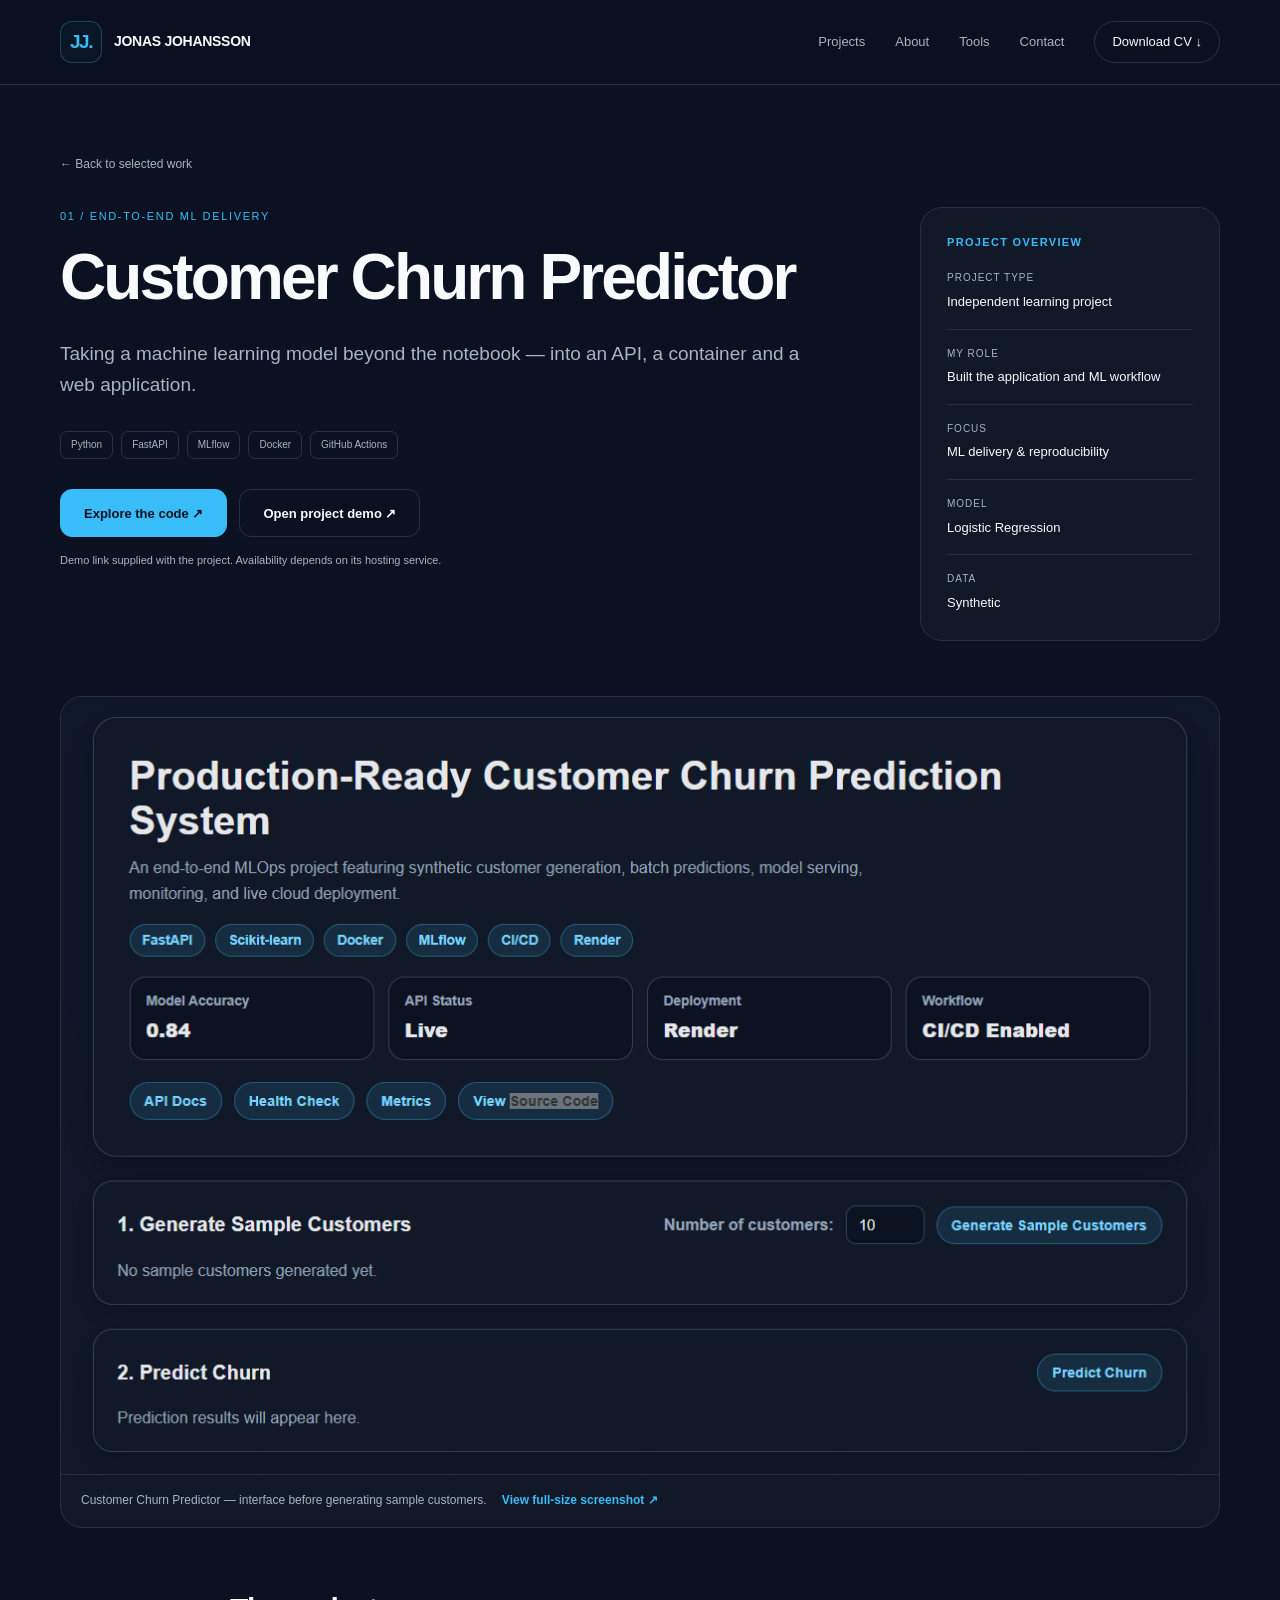
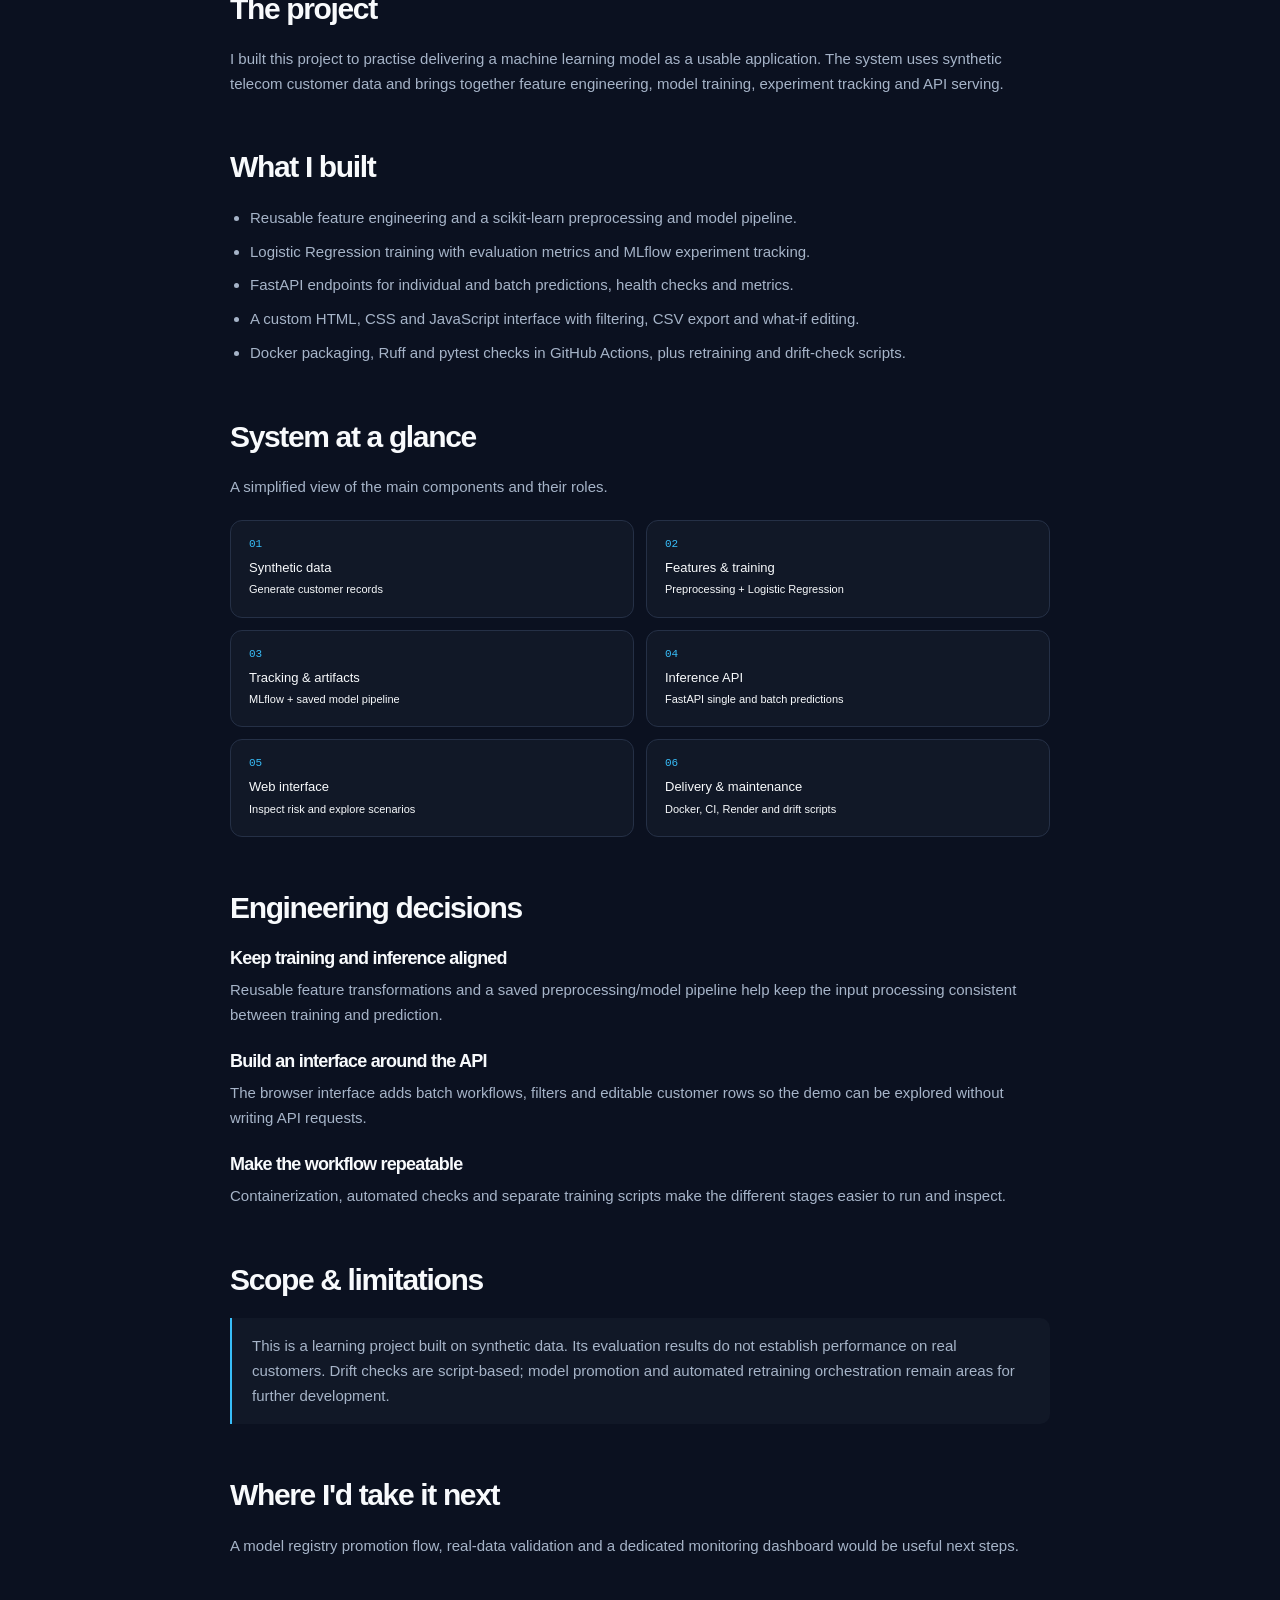
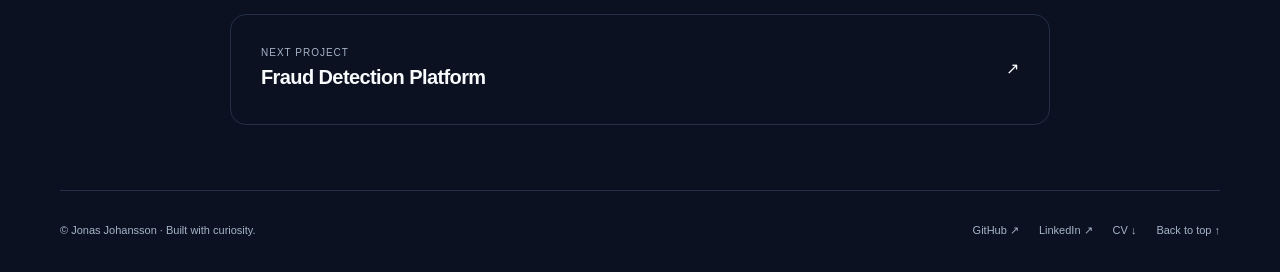
==== projects/churn-predictor.html @ a6fc6e3d "Uplode first prototype of the site" ====
<!doctype html>
<html lang="en">

<head>
    <meta charset="utf-8">
    <meta name="viewport" content="width=device-width, initial-scale=1">
    <title>Customer Churn Predictor — Jonas Johansson</title>
    <meta name="description"
        content="Taking a machine learning model beyond the notebook — into an API, a container and a web application.">
    <meta name="theme-color" content="#0b1120">
    <meta property="og:title" content="Customer Churn Predictor — Jonas Johansson">
    <meta property="og:description"
        content="Taking a machine learning model beyond the notebook — into an API, a container and a web application.">
    <meta property="og:type" content="website">
    <link rel="icon" href="../assets/images/favicon.svg" type="image/svg+xml">
    <link rel="stylesheet" href="../assets/css/styles.css">
    <script>document.documentElement.classList.add('js')</script>
    <script src="../assets/js/main.js" defer></script>
</head>

<body>
    <a class="skip-link" href="#main">Skip to content</a>
    <header class="site-header">
        <div class="container nav-wrap"><a class="brand" href="../index.html" aria-label="Jonas Johansson — home"><span
                    class="monogram" aria-hidden="true">JJ.</span>JONAS JOHANSSON</a><button class="menu-toggle"
                type="button" aria-expanded="false" aria-controls="navigation">Menu</button>
            <nav class="nav-links" id="navigation" aria-label="Main navigation"><a
                    href="../index.html#projects">Projects</a><a href="../index.html#about">About</a><a
                    href="../index.html#tools">Tools</a><a href="../index.html#contact">Contact</a><a class="nav-cv"
                    href="../assets/documents/jonas-johansson-cv.pdf" download>Download CV ↓</a></nav>
        </div>
    </header>
    <main id="main" class="container">
        <header class="case-hero"><a class="back-link" href="../index.html#projects">← Back to selected work</a>
            <div class="case-hero-grid">
                <div class="case-hero-copy"><span class="section-kicker">01 / End-to-end ML delivery</span>
                    <h1>Customer Churn Predictor</h1>
                    <p class="case-lead">Taking a machine learning model beyond the notebook — into an API, a container
                        and a web application.</p>
                    <div class="tags"><span class="tag">Python</span><span class="tag">FastAPI</span><span
                            class="tag">MLflow</span><span class="tag">Docker</span><span class="tag">GitHub
                            Actions</span></div>
                    <div class="actions"><a class="button button-primary"
                            href="https://github.com/BigLurch/churn-predictor" target="_blank"
                            rel="noopener noreferrer">Explore the code ↗</a><a class="button"
                            href="https://churn-predictor-65f9.onrender.com" target="_blank"
                            rel="noopener noreferrer">Open project demo ↗</a></div>
                    <p style="font-size:11px;margin-top:14px">Demo link supplied with the project. Availability depends
                        on its hosting service.</p>
                </div>
                <aside class="case-facts" aria-label="Project facts">
                    <h2 class="case-facts-title">Project overview</h2>
                    <dl>
                        <div class="case-fact">
                            <dt>Project type</dt>
                            <dd>Independent learning project</dd>
                        </div>
                        <div class="case-fact">
                            <dt>My role</dt>
                            <dd>Built the application and ML workflow</dd>
                        </div>
                        <div class="case-fact">
                            <dt>Focus</dt>
                            <dd>ML delivery & reproducibility</dd>
                        </div>
                        <div class="case-fact">
                            <dt>Model</dt>
                            <dd>Logistic Regression</dd>
                        </div>
                        <div class="case-fact">
                            <dt>Data</dt>
                            <dd>Synthetic</dd>
                        </div>
                    </dl>
                </aside>
            </div>
        </header>
        <figure class="case-banner screenshot-detail"><a href="../assets/images/churn-demo.png" target="_blank"
                rel="noopener noreferrer" aria-label="Open Churn Predictor screenshot in full size"><img
                    src="../assets/images/churn-demo.png"
                    alt="Customer Churn Predictor interface with sample customer generation and batch prediction controls."
                    width="1164" height="781" loading="lazy" decoding="async"></a>
            <figcaption>Customer Churn Predictor — interface before generating sample customers. <a class="text-link"
                    href="../assets/images/churn-demo.png" target="_blank" rel="noopener noreferrer">View full-size
                    screenshot ↗</a></figcaption>
        </figure>
        <div class="case-body">
            <div class="case-content">
                <section>
                    <h2>The project</h2>
                    <p>I built this project to practise delivering a machine learning model as a usable application. The
                        system uses synthetic telecom customer data and brings together feature engineering, model
                        training, experiment tracking and API serving.</p>
                </section>
                <section>
                    <h2>What I built</h2>
                    <ul>
                        <li>Reusable feature engineering and a scikit-learn preprocessing and model pipeline.</li>
                        <li>Logistic Regression training with evaluation metrics and MLflow experiment tracking.</li>
                        <li>FastAPI endpoints for individual and batch predictions, health checks and metrics.</li>
                        <li>A custom HTML, CSS and JavaScript interface with filtering, CSV export and what-if editing.
                        </li>
                        <li>Docker packaging, Ruff and pytest checks in GitHub Actions, plus retraining and drift-check
                            scripts.</li>
                    </ul>
                </section>
                <section>
                    <h2>System at a glance</h2>
                    <p style="margin-bottom:20px">A simplified view of the main components and their roles.</p>
                    <ol class="architecture">
                        <li><strong>Synthetic data</strong><span>Generate customer records</span></li>
                        <li><strong>Features & training</strong><span>Preprocessing + Logistic Regression</span></li>
                        <li><strong>Tracking & artifacts</strong><span>MLflow + saved model pipeline</span></li>
                        <li><strong>Inference API</strong><span>FastAPI single and batch predictions</span></li>
                        <li><strong>Web interface</strong><span>Inspect risk and explore scenarios</span></li>
                        <li><strong>Delivery & maintenance</strong><span>Docker, CI, Render and drift scripts</span>
                        </li>
                    </ol>
                </section>
                <section>
                    <h2>Engineering decisions</h2>
                    <h3>Keep training and inference aligned</h3>
                    <p>Reusable feature transformations and a saved preprocessing/model pipeline help keep the input
                        processing consistent between training and prediction.</p>
                    <h3>Build an interface around the API</h3>
                    <p>The browser interface adds batch workflows, filters and editable customer rows so the demo can be
                        explored without writing API requests.</p>
                    <h3>Make the workflow repeatable</h3>
                    <p>Containerization, automated checks and separate training scripts make the different stages easier
                        to run and inspect.</p>
                </section>
                <section>
                    <h2>Scope & limitations</h2>
                    <p class="notice">This is a learning project built on synthetic data. Its evaluation results do not
                        establish performance on real customers. Drift checks are script-based; model promotion and
                        automated retraining orchestration remain areas for further development.</p>
                </section>
                <section>
                    <h2>Where I'd take it next</h2>
                    <p>A model registry promotion flow, real-data validation and a dedicated monitoring dashboard would
                        be useful next steps.</p>
                </section><a class="next-project" href="fraud-detection.html">
                    <div><small>Next project</small><strong>Fraud Detection Platform</strong></div><span
                        aria-hidden="true">↗</span>
                </a>
            </div>
        </div>
    </main>
    <footer class="container footer-wrap"><span>© Jonas Johansson · Built with curiosity.</span>
        <div class="footer-links"><a href="https://github.com/BigLurch" target="_blank" rel="noopener noreferrer">GitHub
                ↗</a><a href="https://www.linkedin.com/in/jonas-johansson-1516921b8/" target="_blank"
                rel="noopener noreferrer">LinkedIn ↗</a><a href="../assets/documents/jonas-johansson-cv.pdf" download>CV
                ↓</a><a href="#main">Back to top ↑</a></div>
    </footer>
</body>

</html>
---- assets/css/styles.css ----
/* Navy + Cyan. Shared tokens for every page. */
:root{color-scheme:dark;--background:#0b1120;--surface:#111827;--surface-raised:#162033;--text:#f8fafc;--muted:#a6b4c8;--accent:#38bdf8;--accent-hover:#7dd3fc;--border:#253046;--success:#2dd4bf;--amber:#fbbf24;--radius:22px;--max-width:1160px}
*{box-sizing:border-box}html{scroll-behavior:smooth;scroll-padding-top:100px}body{margin:0;background:var(--background);color:var(--text);font-family:Inter,'Segoe UI',Arial,sans-serif;font-size:16px;line-height:1.65}a{color:inherit;text-decoration:none}button{font:inherit}a,button{touch-action:manipulation}button,a{ -webkit-tap-highlight-color:transparent}::selection{background:var(--accent);color:var(--background)}:focus-visible{outline:3px solid var(--accent);outline-offset:5px}img{max-width:100%;display:block}h1,h2,h3,p{margin:0}h1,h2,h3{line-height:1.08;letter-spacing:-.045em}h1{font-size:clamp(3rem,5.8vw,5.4rem);font-weight:750}h2{font-size:clamp(2rem,4.3vw,3.7rem)}h3{font-size:1.65rem}p{color:var(--muted)}.container{width:min(var(--max-width),calc(100% - 64px));margin-inline:auto}.skip-link{position:fixed;top:12px;left:12px;z-index:100;background:var(--accent);color:var(--background);padding:10px 20px;transform:translateY(-160%)}.skip-link:focus{transform:none}.site-header{position:sticky;top:0;z-index:20;background:rgba(11,17,32,.95);border-bottom:1px solid var(--border);backdrop-filter:blur(14px)}.nav-wrap{min-height:84px;display:flex;align-items:center;justify-content:space-between;gap:24px}.brand{display:flex;align-items:center;gap:12px;font-size:14px;font-weight:700;letter-spacing:-.02em}.monogram{font-size:19px;letter-spacing:-.08em;color:var(--accent);border:1px solid #38bdf84d;display:grid;place-items:center;width:42px;height:42px;border-radius:12px;background:#38bdf808}.nav-links{display:flex;align-items:center;gap:30px;font-size:13px;color:var(--muted)}.nav-links a:hover,.text-link:hover{color:var(--accent)}.nav-cv{padding:9px 17px;border:1px solid var(--border);border-radius:30px;color:var(--text)}.menu-toggle{display:none;background:var(--surface);border:1px solid var(--border);color:var(--text);padding:8px 14px;border-radius:10px}.hero{position:relative;display:grid;grid-template-columns:1.12fr 1fr;gap:45px;align-items:center;min-height:710px;padding-block:86px 80px}.hero:before{content:'';position:absolute;width:55%;height:80%;right:-3%;top:8%;background:radial-gradient(ellipse,#087aae1b,transparent 70%);pointer-events:none}.eyebrow{display:flex;align-items:center;gap:10px;color:var(--accent);font-size:11px;font-weight:700;letter-spacing:.16em;text-transform:uppercase;margin-bottom:24px}.status-dot{width:7px;height:7px;border-radius:50%;background:var(--success);box-shadow:0 0 12px #2dd4bf66;flex:none}.hero h1 span{color:var(--accent)}.hero-intro{font-size:17px;max-width:490px;margin-top:28px}.hero-intro strong{color:var(--text);font-weight:500}.actions{display:flex;gap:12px;flex-wrap:wrap;margin-top:30px}.button{display:inline-flex;gap:24px;align-items:center;justify-content:center;min-height:48px;padding:12px 23px;border-radius:12px;font-size:13px;font-weight:700;border:1px solid var(--border);transition:background .2s,transform .2s}.button:hover{transform:translateY(-2px);background:var(--surface-raised)}.button-primary{background:var(--accent);color:var(--background);border-color:var(--accent)}.button-primary:hover{background:var(--accent-hover)}.social-links{display:flex;gap:22px;margin-top:32px;font-size:12px;color:var(--muted)}.social-links a:hover{color:var(--accent)}.hero-art{position:relative;min-height:470px;display:flex;align-items:center;justify-content:center}.portrait-slot{position:relative;width:88%;aspect-ratio:1;border:1px solid #38bdf83b;border-radius:50%;display:grid;place-items:center;background:radial-gradient(circle at 50% 40%,#132b42,#0b1120 72%);box-shadow:0 0 70px #38bdf810;overflow:hidden}.portrait-slot:before,.portrait-slot:after{content:'';position:absolute;inset:14px;border:1px solid #38bdf818;border-radius:50%}.portrait-slot:after{inset:32px}.portrait-fallback{text-align:center}.portrait-fallback strong{font-size:92px;font-weight:700;letter-spacing:-.08em;line-height:1.1;color:#38bdf866;display:block}.portrait-fallback small{display:block;color:var(--muted);font-size:10px;letter-spacing:.2em;text-transform:uppercase}.image-slot>img{position:absolute;inset:0;width:100%;height:100%;object-fit:cover;z-index:1}.has-image>.fallback{visibility:hidden}.float-label{position:absolute;z-index:3;border:1px solid #38bdf83a;border-radius:14px;background:#111827f0;padding:15px 21px;box-shadow:0 15px 45px #0003;font-size:11px;color:var(--muted)}.float-label strong{display:block;color:var(--text);font-size:14px;font-weight:600}.float-label.top{top:45px;right:0}.float-label.bottom{bottom:35px;left:0}.float-label .status-dot{display:inline-block;margin-right:7px}.hero-meta{border-top:1px solid var(--border);border-bottom:1px solid var(--border);display:grid;grid-template-columns:repeat(3,1fr);padding-block:25px;gap:25px}.hero-meta small{color:var(--muted);font-size:10px;letter-spacing:.12em;text-transform:uppercase;display:block}.hero-meta strong{font-size:14px;font-weight:500}.section{padding-block:100px}.section-heading{display:flex;justify-content:space-between;align-items:end;gap:40px;margin-bottom:40px}.section-heading h2{max-width:650px}.section-heading p{max-width:310px;font-size:14px}.section-kicker{font-size:11px;color:var(--accent);text-transform:uppercase;letter-spacing:.15em;display:block;margin-bottom:18px}.projects-grid{display:grid;grid-template-columns:1fr 1fr;gap:25px}.project-card{border:1px solid var(--border);background:var(--surface);border-radius:var(--radius);overflow:hidden;transition:border-color .2s}.project-card:hover{border-color:#38bdf866}.project-image{position:relative;aspect-ratio:16/10;display:grid;place-items:center;border-bottom:1px solid var(--border);background:radial-gradient(ellipse at 50% 40%,#15314a,transparent 75%),#0d1627;overflow:hidden}.preview-fallback{width:74%;border:1px solid #38bdf840;border-radius:12px;background:#0b1120c9;padding:24px;text-align:left}.preview-fallback small{font-size:10px;letter-spacing:.14em;text-transform:uppercase;color:var(--muted)}.preview-fallback strong{display:block;color:var(--accent);font-size:22px;font-weight:500;margin:10px 0 18px;letter-spacing:-.03em}.preview-lines{display:flex;gap:5px;align-items:end;height:45px}.preview-lines i{display:block;flex:1;background:#38bdf81a;border-top:2px solid #38bdf880;height:var(--height,50%)}.image-note{display:block;margin-top:16px;font-size:10px;color:var(--muted)}.project-info{padding:29px}.project-topline{display:flex;align-items:center;justify-content:space-between;color:var(--muted);font-size:10px;letter-spacing:.1em;text-transform:uppercase;margin-bottom:17px}.project-topline span:first-child{color:var(--accent)}.project-info h3{font-size:25px}.project-info p{font-size:14px;margin:16px 0 20px}.tags{display:flex;gap:8px;flex-wrap:wrap}.tag{font-size:10px;padding:5px 10px;border:1px solid var(--border);border-radius:7px;color:var(--muted)}.card-links{display:flex;justify-content:space-between;align-items:center;border-top:1px solid var(--border);margin-top:24px;padding-top:20px;font-size:12px}.text-link{color:var(--accent);font-weight:600}.experiment{display:grid;grid-template-columns:1fr auto;gap:30px;align-items:center;border:1px solid var(--border);border-radius:16px;padding:26px 30px;margin-top:26px;background:#11182766}.experiment h3{font-size:20px;margin-bottom:9px}.experiment p{font-size:13px;max-width:600px}.wip{font-size:10px;letter-spacing:.12em;color:var(--amber);white-space:nowrap}.about-section{border-top:1px solid var(--border);border-bottom:1px solid var(--border);background:linear-gradient(110deg,#111827a0,#0b1120)}.about-grid{display:grid;grid-template-columns:.8fr 1.2fr;gap:80px;align-items:center}.about-image{aspect-ratio:4/5;border-radius:var(--radius);border:1px solid var(--border);position:relative;overflow:hidden;display:grid;place-items:center;background:radial-gradient(ellipse,#18344b,#111827 70%)}.about-image .portrait-fallback strong{font-size:110px}.about-copy h2{margin-bottom:25px}.about-copy p+p{margin-top:18px}.about-copy p{font-size:15px}.timeline{margin-top:30px;padding-left:20px;border-left:1px solid #38bdf850}.timeline-item{position:relative;padding:0 0 22px 8px}.timeline-item:last-child{padding-bottom:0}.timeline-item:before{position:absolute;content:'';width:7px;height:7px;border-radius:50%;background:var(--accent);left:-24px;top:8px}.timeline-item small{color:var(--muted);font-size:11px}.timeline-item strong{display:block;font-size:14px;font-weight:500}.tools-grid{display:grid;grid-template-columns:repeat(4,1fr);gap:16px}.tool-group{border:1px solid var(--border);border-radius:16px;background:var(--surface);padding:26px 22px}.tool-index{font-size:11px;color:var(--accent);font-family:monospace}.tool-group h3{font-size:16px;letter-spacing:-.02em;margin:18px 0}.tool-group p{font-size:13px;line-height:2}.contact-section{padding-block:20px 90px}.contact-panel{padding:65px;border:1px solid #38bdf83d;border-radius:28px;background:radial-gradient(ellipse at 100% 100%,#0a62932b,transparent 65%),var(--surface);display:grid;grid-template-columns:1.2fr 1fr;gap:60px;align-items:center}.contact-panel h2{max-width:550px}.contact-panel p{font-size:14px;margin-bottom:20px}.email-link{font-size:12px;color:var(--muted);display:inline-block;margin-top:18px;overflow-wrap:anywhere}.footer-wrap{border-top:1px solid var(--border);padding-block:30px;display:flex;justify-content:space-between;gap:20px;color:var(--muted);font-size:11px}.footer-links{display:flex;gap:20px}.back-link{display:inline-block;color:var(--muted);font-size:12px;margin-bottom:32px}.case-hero{padding-block:65px 55px}.case-hero h1{max-width:900px}.case-lead{max-width:760px;font-size:19px;margin-top:26px}.case-hero .tags{margin-top:30px}.case-banner{aspect-ratio:21/9;border:1px solid var(--border);border-radius:var(--radius)}.case-banner .preview-fallback{max-width:440px}.case-body{display:grid;grid-template-columns:200px 1fr;gap:70px;padding-block:75px}.case-aside{font-size:12px}.case-aside dl{margin:0}.case-aside dt{color:var(--muted);margin-top:25px;font-size:10px;text-transform:uppercase;letter-spacing:.12em}.case-aside dt:first-child{margin-top:0}.case-aside dd{margin:7px 0 0}.case-content section{margin-bottom:55px;scroll-margin-top:110px}.case-content h2{font-size:30px;margin-bottom:22px}.case-content h3{font-size:18px;margin:24px 0 10px}.case-content p+p{margin-top:16px}.case-content p,.case-content li{font-size:15px}.case-content ul{padding-left:20px;color:var(--muted)}.case-content li{margin:9px 0}.architecture{list-style:none;padding:0!important;display:grid;grid-template-columns:1fr 1fr;gap:12px;counter-reset:step}.architecture li{counter-increment:step;margin:0;padding:17px 18px;border:1px solid var(--border);border-radius:12px;background:var(--surface);font-size:13px;position:relative}.architecture li:before{content:counter(step,decimal-leading-zero);color:var(--accent);font:11px monospace;display:block;margin-bottom:7px}.architecture strong{color:var(--text);font-weight:500;display:block}.architecture span{font-size:11px}.notice{border-left:2px solid var(--accent);padding:16px 20px;background:var(--surface);border-radius:0 10px 10px 0}.next-project{padding:30px;border:1px solid var(--border);border-radius:16px;display:flex;justify-content:space-between;gap:20px;align-items:center}.next-project small{display:block;color:var(--muted);font-size:10px;text-transform:uppercase;letter-spacing:.1em}.next-project strong{font-size:20px;letter-spacing:-.03em}.noscript-note{font-size:12px;color:var(--muted);padding:12px;text-align:center}
@media(min-width:761px){.nav-links{display:flex!important}}
@media(max-width:1000px){.hero{gap:20px;min-height:620px}.hero-art{min-height:380px}.float-label{padding:12px 15px}.about-grid{gap:45px}.tools-grid{grid-template-columns:1fr 1fr}.contact-panel{padding:42px;gap:30px}.case-body{gap:35px;grid-template-columns:160px 1fr}}
@media(max-width:760px){.container{width:calc(100% - 36px)}.nav-wrap{min-height:72px}.brand{font-size:12px}.js .menu-toggle{display:block}.nav-links{position:absolute;top:72px;left:0;right:0;display:flex;flex-wrap:wrap;gap:12px 24px;padding:16px 18px;background:var(--surface);border-bottom:1px solid var(--border)}.js .nav-links{display:none}.js .nav-links.is-open{display:flex}.hero{grid-template-columns:1fr;padding-block:70px 40px;gap:26px}.hero h1{max-width:550px;font-size:clamp(45px,9vw,65px)}.hero-intro{font-size:15px}.hero-art{min-height:400px;max-width:460px;width:100%;margin-inline:auto}.portrait-slot{width:80%}.float-label.top{top:25px}.float-label.bottom{bottom:15px}.hero-meta{gap:16px;grid-template-columns:1fr; padding:22px}.hero-meta>div{display:flex;justify-content:space-between;gap:16px}.hero-meta strong{font-size:12px;text-align:right}.section{padding-block:65px}.section-heading{display:block;margin-bottom:30px}.section-heading p{margin-top:20px;max-width:500px}.projects-grid,.about-grid,.contact-panel{grid-template-columns:1fr}.about-grid{gap:35px}.about-image{aspect-ratio:4/3;max-width:460px;width:100%;margin-inline:auto}.experiment{grid-template-columns:1fr;gap:15px;padding:24px}.contact-panel{padding:32px 25px;gap:24px}.contact-section{padding-bottom:60px}.footer-wrap{flex-direction:column}.case-hero{padding-top:40px}.case-hero h1{font-size:42px}.case-lead{font-size:16px}.case-banner{aspect-ratio:16/10}.case-body{grid-template-columns:1fr;gap:40px;padding-block:45px}.case-aside dl{display:grid;grid-template-columns:90px 1fr;gap:12px}.case-aside dt,.case-aside dd{margin:0}.case-content h2{font-size:27px}.case-content section{margin-bottom:40px}.next-project strong{font-size:17px}}
@media(max-width:420px){.tools-grid{grid-template-columns:1fr}.hero-art{min-height:330px}.float-label{padding:10px 12px}.float-label strong{font-size:12px}.portrait-fallback strong{font-size:78px}.project-info{padding:24px}.architecture{grid-template-columns:1fr}.preview-fallback{padding:20px}.preview-fallback strong{font-size:19px}}
/* About illustration: show the whole transparent cutout, without a portrait frame. */
.about-illustration{aspect-ratio:auto;border:0;background:transparent;overflow:visible}
.about-illustration img{display:block;width:100%;height:auto;object-fit:contain}
/* Project facts sit beside the hero; the case study below is one reading column. */
.case-hero-grid{display:grid;grid-template-columns:minmax(0,1fr) 300px;gap:56px;align-items:start}
.case-hero-copy{min-width:0}
.case-hero-copy h1{font-size:clamp(2.625rem,5vw,4.5rem)}
.case-facts{padding:26px;background:var(--surface);border:1px solid var(--border);border-radius:var(--radius)}
.case-facts-title{font-size:11px!important;line-height:1.5;letter-spacing:.12em;text-transform:uppercase;color:var(--accent);margin:0 0 20px}
.case-facts dl{margin:0}
.case-fact+.case-fact{margin-top:16px;padding-top:16px;border-top:1px solid var(--border)}
.case-fact dt{color:var(--muted);font-size:10px;letter-spacing:.1em;text-transform:uppercase}
.case-fact dd{margin:5px 0 0;font-size:13px;line-height:1.6;color:var(--text)}
.case-body{display:block;max-width:820px;margin-inline:auto;padding-block:65px}
@media(max-width:1000px){.case-hero-grid{grid-template-columns:minmax(0,1fr) 270px;gap:30px}}
@media(max-width:900px){.case-hero-grid{grid-template-columns:minmax(0,1fr);gap:30px}.case-facts{width:100%;max-width:none}}
@media(max-width:760px){.case-body{padding-block:45px}.case-facts{padding:24px}}
/* Supplied project screenshots: preserve the full UI and its original proportions. */
.screenshot-frame{background:var(--background)}
.screenshot-frame>img{width:100%;height:100%;object-fit:contain}
.screenshot-hint{position:absolute;right:12px;bottom:10px;font-size:10px;background:#0b1120ed;border:1px solid var(--border);color:var(--text);padding:5px 9px;border-radius:7px}
.screenshot-frame:hover .screenshot-hint{border-color:var(--accent);color:var(--accent)}
.screenshot-detail{margin:0;aspect-ratio:auto;overflow:hidden;background:var(--surface)}
.screenshot-detail>a{display:block}
.screenshot-detail img{display:block;width:100%;height:auto}
.screenshot-detail figcaption{padding:16px 20px;color:var(--muted);font-size:12px;border-top:1px solid var(--border)}
.screenshot-detail figcaption a{display:inline-block;margin-left:12px}
@media(max-width:560px){.screenshot-detail figcaption a{display:block;margin-left:0;margin-top:8px}}
@media(prefers-reduced-motion:reduce){html{scroll-behavior:auto}*,*:before,*:after{transition:none!important;animation:none!important}}

/* Toolkit: workflow, local tool logos and project examples. */

    .toolkit *{box-sizing:border-box}
    .toolkit{--tk-bg:#0b1120;--tk-surface:#111827;--tk-text:#f8fafc;--tk-muted:#a6b4c8;--tk-cyan:#38bdf8;--tk-border:#253046;background:var(--tk-bg);color:var(--tk-text);padding-block:100px}
    .toolkit .kicker{display:block;color:var(--tk-cyan);font-size:11px;letter-spacing:.16em;text-transform:uppercase;margin-bottom:14px}
    .toolkit h2{font-size:32px;line-height:1.12;font-weight:650;letter-spacing:-.04em;margin:0 0 13px;color:var(--tk-text)}
    .toolkit .subtitle{color:var(--tk-muted);font-size:14px;line-height:1.6;margin:0 0 32px}
    .toolkit .flow{display:grid;grid-template-columns:repeat(4,minmax(0,1fr));gap:12px;position:relative}
    .toolkit .flow:before{content:'';height:1px;background:linear-gradient(90deg,transparent,#38bdf86b 12%,#38bdf86b 88%,transparent);position:absolute;top:19px;left:0;right:0}
    .toolkit .stage{position:relative;min-width:0;display:flex;flex-direction:column;align-items:flex-start;text-align:left;border:1px solid var(--tk-border);border-radius:14px;padding:16px 13px;background:var(--tk-surface);color:var(--tk-text);font:inherit;transition:border-color .2s,background .2s}
    .toolkit .stage[aria-pressed=true]{border-color:var(--tk-cyan);background:#132035}
    .toolkit .stage:hover{border-color:#38bdf880}
    .toolkit .stage:focus-visible{outline:2px solid var(--tk-cyan);outline-offset:4px}
    .toolkit .step{display:grid;place-items:center;width:27px;height:27px;border:1px solid #38bdf83b;border-radius:8px;background:var(--tk-bg);color:var(--tk-cyan);font-size:11px;font-family:monospace;margin-bottom:20px}
    .toolkit .stage-title{font-size:15px;line-height:1.35;letter-spacing:-.025em;font-weight:600;min-height:41px;margin-bottom:10px}
    .toolkit .stage-description{color:var(--tk-muted);font-size:12px;line-height:1.6;min-height:58px;margin-bottom:18px}
    .toolkit .tools{display:flex;flex-direction:column;gap:10px;width:100%}
    .toolkit .tool{display:flex;gap:8px;align-items:center;font-size:11px;line-height:1.4;color:var(--tk-text);min-width:0}
    .toolkit .tool-icon{display:grid;place-items:center;flex-shrink:0;width:25px;height:25px;background:#f8fafc;border-radius:6px}
    .toolkit .tool-icon img{display:block;width:17px;height:17px}
    .toolkit .tool-icon svg{color:#0b1120;width:17px;height:17px}
    .toolkit .detail{display:flex;gap:11px;align-items:flex-start;margin-top:18px;background:#38bdf809;border-radius:10px;padding:15px 16px;min-height:78px}
    .toolkit .detail>svg{flex:none;color:var(--tk-cyan);width:18px;height:18px;margin-top:2px}
    .toolkit .detail-label{display:block;font-size:11px;color:var(--tk-cyan);margin-bottom:4px}
    .toolkit .detail-text{display:block;font-size:12px;line-height:1.6;color:var(--tk-muted)}
    .toolkit .studies{margin-top:25px;border-top:1px solid var(--tk-border);padding-top:20px;display:flex;flex-wrap:wrap;gap:14px 20px;align-items:center}
    .toolkit .studies-label{font-size:11px;color:var(--tk-muted);line-height:1.5;flex:1 1 170px}
    .toolkit .studies-tools{display:flex;gap:15px;flex-wrap:wrap}
    .toolkit .studies .tool{font-size:11px}
    @media(max-width:620px){.toolkit .flow{grid-template-columns:repeat(2,minmax(0,1fr));gap:14px}.toolkit .flow:before{display:none}.toolkit .stage-description{min-height:0}.toolkit .stage-title{min-height:0}.toolkit{padding:32px 20px}}
    @media(max-width:380px){.toolkit .flow{grid-template-columns:1fr;padding-left:18px}.toolkit .flow:before{display:block;left:0;top:0;bottom:0;width:1px;height:auto;right:auto;background:#38bdf84d}.toolkit .tools{flex-direction:row;flex-wrap:wrap;gap:10px 14px}.toolkit .step{margin-bottom:12px}.toolkit{padding:28px 16px}.toolkit h2{font-size:29px}}
    @media(prefers-reduced-motion:reduce){.toolkit .stage{transition:none}}
  
.toolkit h2{font-size:clamp(2rem,4.3vw,3.7rem)}
.toolkit .stage{padding:24px 20px}
.toolkit .flow{gap:18px}
.toolkit .stage-title{font-size:18px;min-height:49px}
.toolkit .stage-description{font-size:14px;min-height:68px}
.toolkit .tool{font-size:13px}
.toolkit .tool-icon{width:29px;height:29px}
.toolkit .tool-icon img,.toolkit .tool-icon svg{width:19px;height:19px}
.toolkit .detail-text{font-size:14px}
.toolkit .detail-label,.toolkit .studies-label,.toolkit .studies .tool{font-size:12px}
@media(max-width:900px){.toolkit .flow{grid-template-columns:repeat(2,minmax(0,1fr));gap:18px}.toolkit .flow:before{display:none}.toolkit .stage-title,.toolkit .stage-description{min-height:0}}
@media(max-width:520px){.toolkit .flow{grid-template-columns:minmax(0,1fr);padding-left:18px}.toolkit .flow:before{display:block;left:0;top:0;bottom:0;width:1px;height:auto;right:auto;background:#38bdf84d}.toolkit .tools{flex-direction:row;flex-wrap:wrap;gap:10px 14px}.toolkit .stage{padding:20px}.toolkit .step{margin-bottom:12px}.toolkit .studies-tools{gap:12px}}

/* Selected Work: four projects in a native horizontal scrolling row. */
.project-scroll-toolbar{display:flex;justify-content:space-between;align-items:center;gap:20px;margin-bottom:18px}
.project-scroll-hint{font-size:12px;color:var(--muted)}
.project-scroll-controls{display:flex;gap:8px}
.project-scroll-controls[hidden]{display:none}
.project-scroll-button{display:grid;place-items:center;width:44px;height:44px;border:1px solid var(--border);border-radius:12px;background:var(--surface);color:var(--text);cursor:pointer;transition:border-color .2s}
.project-scroll-button:hover:enabled{border-color:var(--accent);color:var(--accent)}
.project-scroll-button:disabled{opacity:.4;cursor:default}
.projects-grid.project-track{display:grid;grid-template-columns:none;grid-auto-flow:column;grid-auto-columns:calc((100% - 24px)/2);gap:24px;overflow-x:auto;scroll-snap-type:x proximity;scroll-padding-inline:2px;padding:4px 2px 20px;scrollbar-width:auto;scrollbar-color:var(--accent) var(--surface);overscroll-behavior-x:contain;min-width:0}
.project-track::-webkit-scrollbar{height:9px}
.project-track::-webkit-scrollbar-track{background:var(--surface);border-radius:8px}
.project-track::-webkit-scrollbar-thumb{background:var(--accent);border-radius:8px}
.project-track .project-card{min-width:0;scroll-snap-align:start;display:flex;flex-direction:column}
.project-track .project-image{flex:none}
.project-track .project-info{flex:1;display:flex;flex-direction:column}
.project-track .card-links{margin-top:auto;padding-top:20px}
.project-track .tags{margin-bottom:24px}
.project-team-note{font-size:11px;color:var(--muted)}
.plant-system-preview{background:radial-gradient(ellipse at 50% 35%,#15314a,transparent 75%),var(--background);padding:26px;text-align:center}
.plant-preview-content{width:100%;max-width:450px}
.plant-preview-content>.section-kicker{font-size:10px;margin-bottom:12px}
.plant-preview-content>strong{display:block;font-size:23px;line-height:1.15;letter-spacing:-.03em;margin-bottom:20px;font-weight:500}
.plant-flow{display:grid;gap:6px;justify-items:center;font-size:12px;color:var(--muted)}
.plant-flow>span:nth-child(odd){padding:8px 18px;border:1px solid var(--border);border-radius:10px;background:var(--surface);color:var(--text)}
.plant-flow>span:nth-child(even){color:var(--accent)}
.plant-case-preview{aspect-ratio:auto;min-height:340px;border:1px solid var(--border);border-radius:var(--radius)}
@media(max-width:760px){.projects-grid.project-track{grid-auto-columns:min(88%,420px);gap:18px}.project-scroll-toolbar{gap:14px}.project-scroll-hint{max-width:210px}.plant-system-preview{padding:20px}.plant-preview-content>strong{font-size:21px;margin-bottom:12px}.plant-flow{font-size:11px;gap:4px}.plant-flow>span:nth-child(odd){padding:6px 12px}}
@media(prefers-reduced-motion:reduce){.project-scroll-button{transition:none}.project-track{scroll-behavior:auto}}
@media(max-width:760px){.project-track .project-image{min-height:270px}}
/* Active workbench project, separate from the four finished project cards. */
.career-workbench{align-items:start}
.career-workbench .section-kicker{font-size:10px;margin-bottom:10px}
.career-workbench .wip{margin-top:6px}
.career-workbench .tags{margin-top:16px}
.workbench-details{margin-top:20px;border-top:1px solid var(--border);padding-top:16px;max-width:650px}
.workbench-details summary{font-size:12px;color:var(--accent);cursor:pointer}
.workbench-details ul{padding-left:20px;color:var(--muted);font-size:13px;margin:14px 0}
.workbench-details li{margin-bottom:7px}
.workbench-details>p{font-size:12px}
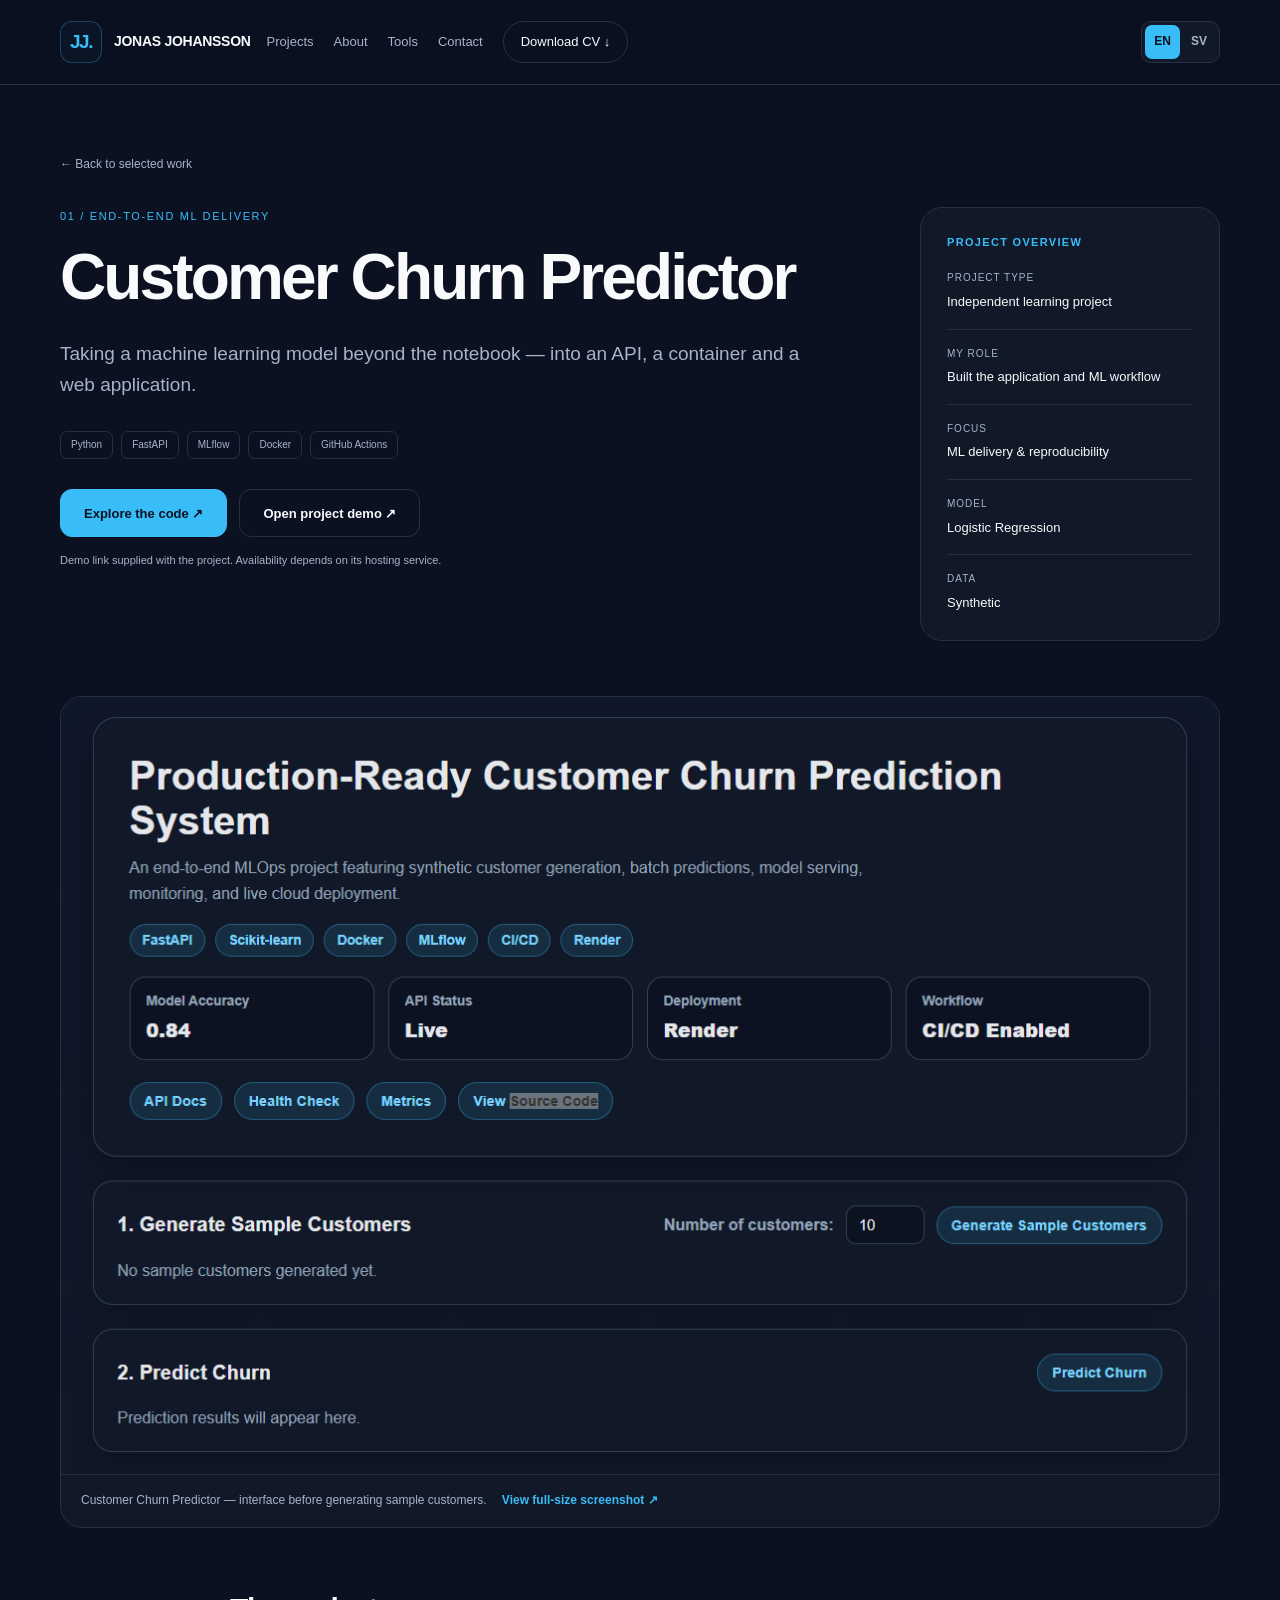
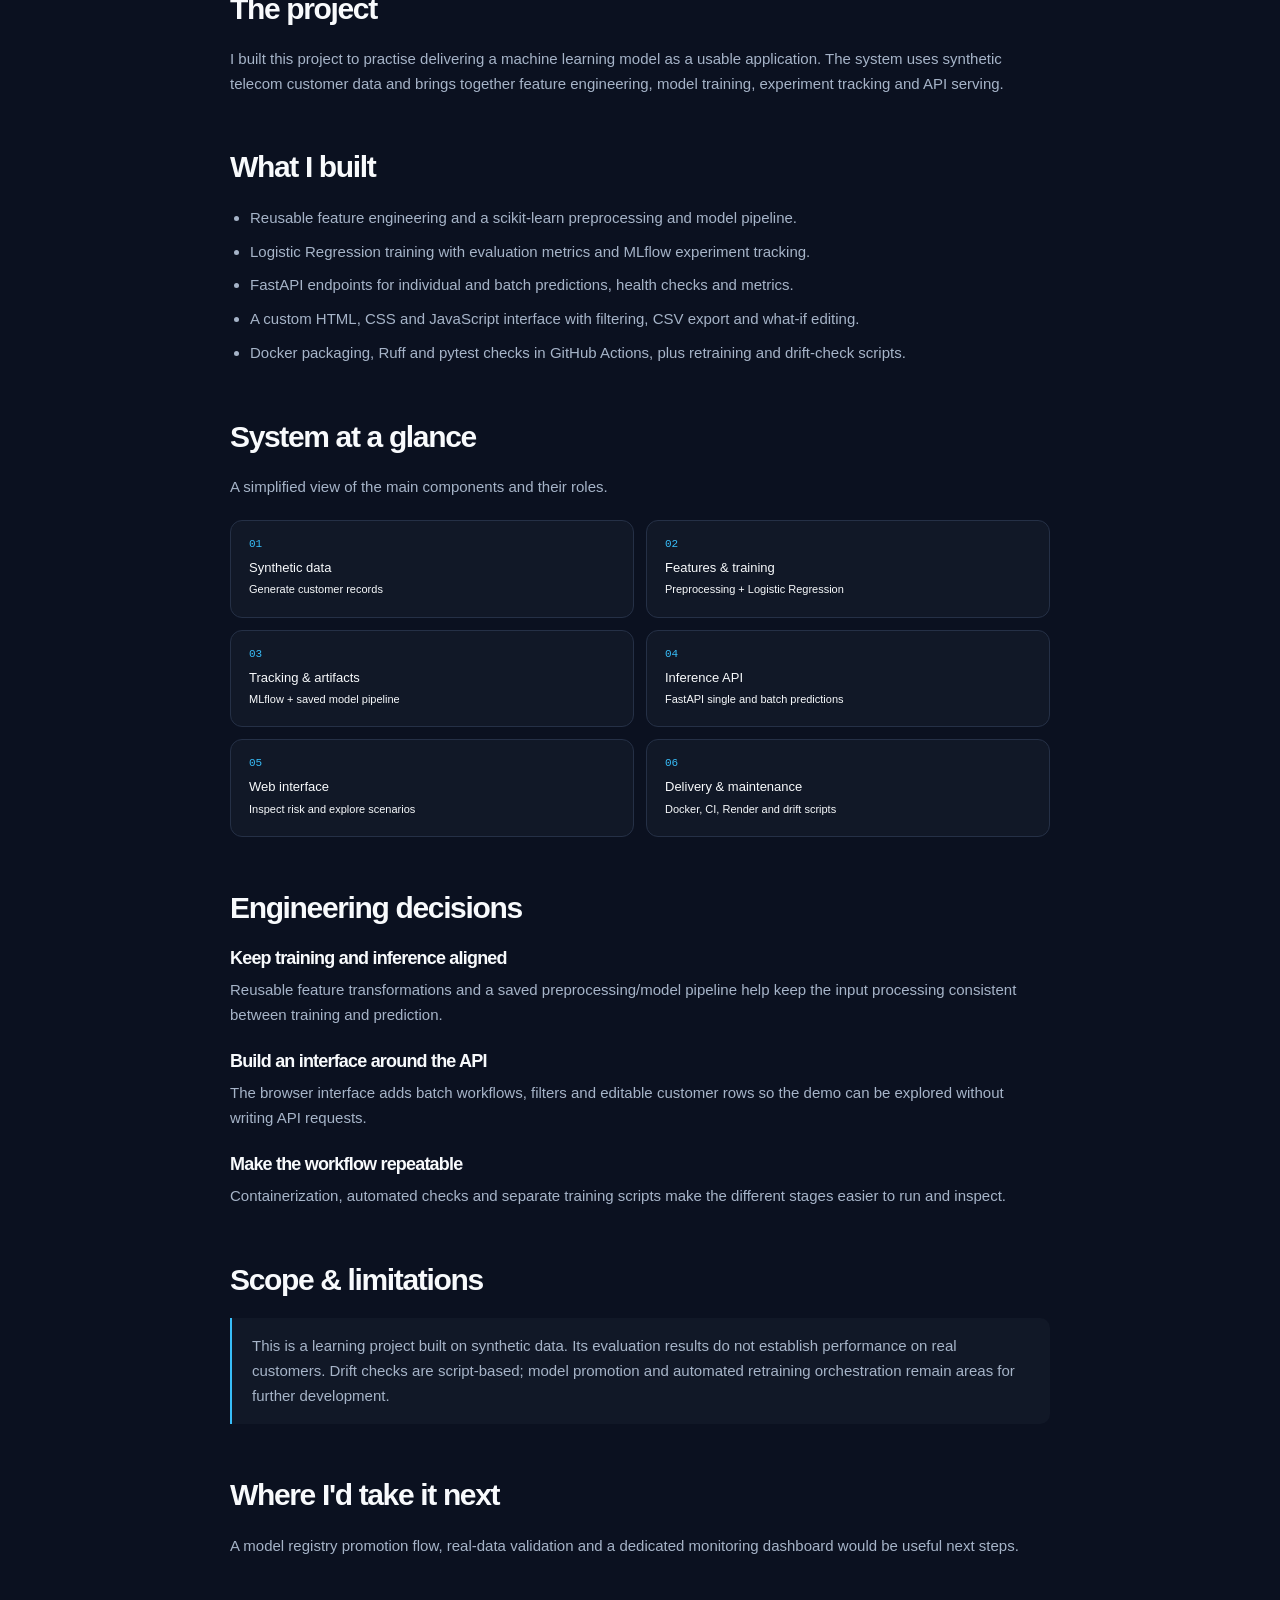
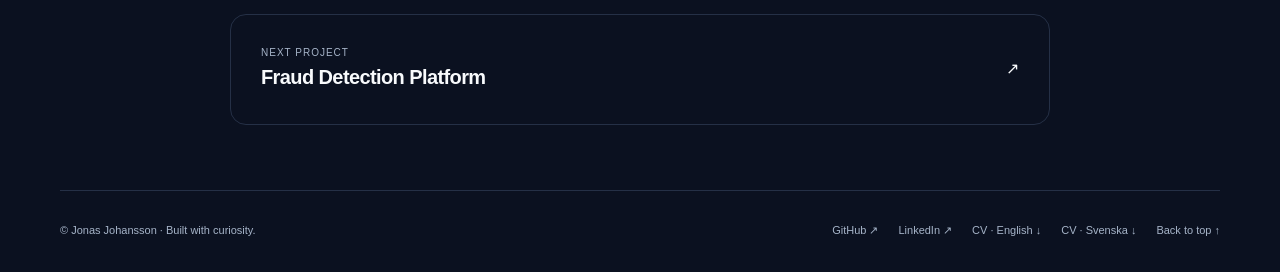
==== commit e99cd79c: "completed site" ====
--- a/projects/churn-predictor.html
+++ b/projects/churn-predictor.html
@@ -15,6 +15,7 @@
     <link rel="icon" href="../assets/images/favicon.svg" type="image/svg+xml">
     <link rel="stylesheet" href="../assets/css/styles.css">
     <script>document.documentElement.classList.add('js')</script>
+    <script src="../assets/js/i18n.js" defer></script>
     <script src="../assets/js/main.js" defer></script>
 </head>
 
@@ -22,12 +23,23 @@
     <a class="skip-link" href="#main">Skip to content</a>
     <header class="site-header">
         <div class="container nav-wrap"><a class="brand" href="../index.html" aria-label="Jonas Johansson — home"><span
-                    class="monogram" aria-hidden="true">JJ.</span>JONAS JOHANSSON</a><button class="menu-toggle"
-                type="button" aria-expanded="false" aria-controls="navigation">Menu</button>
+                    class="monogram" aria-hidden="true">JJ.</span>JONAS JOHANSSON</a>
+            <div class="language-switch" role="group" aria-label="Language" hidden><button type="button"
+                    data-language="en" lang="en" aria-label="English" aria-pressed="true">EN</button><button
+                    type="button" data-language="sv" lang="sv" aria-label="Svenska" aria-pressed="false">SV</button>
+            </div><button class="menu-toggle" type="button" aria-expanded="false"
+                aria-controls="navigation">Menu</button>
             <nav class="nav-links" id="navigation" aria-label="Main navigation"><a
                     href="../index.html#projects">Projects</a><a href="../index.html#about">About</a><a
-                    href="../index.html#tools">Tools</a><a href="../index.html#contact">Contact</a><a class="nav-cv"
-                    href="../assets/documents/jonas-johansson-cv.pdf" download>Download CV ↓</a></nav>
+                    href="../index.html#tools">Tools</a><a href="../index.html#contact">Contact</a>
+                <details class="cv-download">
+                    <summary class="nav-cv">Download CV ↓</summary>
+                    <div class="cv-options" aria-label="Choose CV language"><a
+                            href="../assets/documents/jonas-johansson-cv-en.pdf" hreflang="en" download>English CV</a><a
+                            href="../assets/documents/jonas-johansson-cv-sv.pdf" hreflang="sv" download>Swedish CV</a>
+                    </div>
+                </details>
+            </nav>
         </div>
     </header>
     <main id="main" class="container">
@@ -149,7 +161,9 @@
     <footer class="container footer-wrap"><span>© Jonas Johansson · Built with curiosity.</span>
         <div class="footer-links"><a href="https://github.com/BigLurch" target="_blank" rel="noopener noreferrer">GitHub
                 ↗</a><a href="https://www.linkedin.com/in/jonas-johansson-1516921b8/" target="_blank"
-                rel="noopener noreferrer">LinkedIn ↗</a><a href="../assets/documents/jonas-johansson-cv.pdf" download>CV
+                rel="noopener noreferrer">LinkedIn ↗</a><a href="../assets/documents/jonas-johansson-cv-en.pdf"
+                lang="en" hreflang="en" download>CV · English ↓</a><a
+                href="../assets/documents/jonas-johansson-cv-sv.pdf" lang="sv" hreflang="sv" download>CV · Svenska
                 ↓</a><a href="#main">Back to top ↑</a></div>
     </footer>
 </body>
--- a/assets/css/styles.css
+++ b/assets/css/styles.css
@@ -1,122 +1,2315 @@
 /* Navy + Cyan. Shared tokens for every page. */
-:root{color-scheme:dark;--background:#0b1120;--surface:#111827;--surface-raised:#162033;--text:#f8fafc;--muted:#a6b4c8;--accent:#38bdf8;--accent-hover:#7dd3fc;--border:#253046;--success:#2dd4bf;--amber:#fbbf24;--radius:22px;--max-width:1160px}
-*{box-sizing:border-box}html{scroll-behavior:smooth;scroll-padding-top:100px}body{margin:0;background:var(--background);color:var(--text);font-family:Inter,'Segoe UI',Arial,sans-serif;font-size:16px;line-height:1.65}a{color:inherit;text-decoration:none}button{font:inherit}a,button{touch-action:manipulation}button,a{ -webkit-tap-highlight-color:transparent}::selection{background:var(--accent);color:var(--background)}:focus-visible{outline:3px solid var(--accent);outline-offset:5px}img{max-width:100%;display:block}h1,h2,h3,p{margin:0}h1,h2,h3{line-height:1.08;letter-spacing:-.045em}h1{font-size:clamp(3rem,5.8vw,5.4rem);font-weight:750}h2{font-size:clamp(2rem,4.3vw,3.7rem)}h3{font-size:1.65rem}p{color:var(--muted)}.container{width:min(var(--max-width),calc(100% - 64px));margin-inline:auto}.skip-link{position:fixed;top:12px;left:12px;z-index:100;background:var(--accent);color:var(--background);padding:10px 20px;transform:translateY(-160%)}.skip-link:focus{transform:none}.site-header{position:sticky;top:0;z-index:20;background:rgba(11,17,32,.95);border-bottom:1px solid var(--border);backdrop-filter:blur(14px)}.nav-wrap{min-height:84px;display:flex;align-items:center;justify-content:space-between;gap:24px}.brand{display:flex;align-items:center;gap:12px;font-size:14px;font-weight:700;letter-spacing:-.02em}.monogram{font-size:19px;letter-spacing:-.08em;color:var(--accent);border:1px solid #38bdf84d;display:grid;place-items:center;width:42px;height:42px;border-radius:12px;background:#38bdf808}.nav-links{display:flex;align-items:center;gap:30px;font-size:13px;color:var(--muted)}.nav-links a:hover,.text-link:hover{color:var(--accent)}.nav-cv{padding:9px 17px;border:1px solid var(--border);border-radius:30px;color:var(--text)}.menu-toggle{display:none;background:var(--surface);border:1px solid var(--border);color:var(--text);padding:8px 14px;border-radius:10px}.hero{position:relative;display:grid;grid-template-columns:1.12fr 1fr;gap:45px;align-items:center;min-height:710px;padding-block:86px 80px}.hero:before{content:'';position:absolute;width:55%;height:80%;right:-3%;top:8%;background:radial-gradient(ellipse,#087aae1b,transparent 70%);pointer-events:none}.eyebrow{display:flex;align-items:center;gap:10px;color:var(--accent);font-size:11px;font-weight:700;letter-spacing:.16em;text-transform:uppercase;margin-bottom:24px}.status-dot{width:7px;height:7px;border-radius:50%;background:var(--success);box-shadow:0 0 12px #2dd4bf66;flex:none}.hero h1 span{color:var(--accent)}.hero-intro{font-size:17px;max-width:490px;margin-top:28px}.hero-intro strong{color:var(--text);font-weight:500}.actions{display:flex;gap:12px;flex-wrap:wrap;margin-top:30px}.button{display:inline-flex;gap:24px;align-items:center;justify-content:center;min-height:48px;padding:12px 23px;border-radius:12px;font-size:13px;font-weight:700;border:1px solid var(--border);transition:background .2s,transform .2s}.button:hover{transform:translateY(-2px);background:var(--surface-raised)}.button-primary{background:var(--accent);color:var(--background);border-color:var(--accent)}.button-primary:hover{background:var(--accent-hover)}.social-links{display:flex;gap:22px;margin-top:32px;font-size:12px;color:var(--muted)}.social-links a:hover{color:var(--accent)}.hero-art{position:relative;min-height:470px;display:flex;align-items:center;justify-content:center}.portrait-slot{position:relative;width:88%;aspect-ratio:1;border:1px solid #38bdf83b;border-radius:50%;display:grid;place-items:center;background:radial-gradient(circle at 50% 40%,#132b42,#0b1120 72%);box-shadow:0 0 70px #38bdf810;overflow:hidden}.portrait-slot:before,.portrait-slot:after{content:'';position:absolute;inset:14px;border:1px solid #38bdf818;border-radius:50%}.portrait-slot:after{inset:32px}.portrait-fallback{text-align:center}.portrait-fallback strong{font-size:92px;font-weight:700;letter-spacing:-.08em;line-height:1.1;color:#38bdf866;display:block}.portrait-fallback small{display:block;color:var(--muted);font-size:10px;letter-spacing:.2em;text-transform:uppercase}.image-slot>img{position:absolute;inset:0;width:100%;height:100%;object-fit:cover;z-index:1}.has-image>.fallback{visibility:hidden}.float-label{position:absolute;z-index:3;border:1px solid #38bdf83a;border-radius:14px;background:#111827f0;padding:15px 21px;box-shadow:0 15px 45px #0003;font-size:11px;color:var(--muted)}.float-label strong{display:block;color:var(--text);font-size:14px;font-weight:600}.float-label.top{top:45px;right:0}.float-label.bottom{bottom:35px;left:0}.float-label .status-dot{display:inline-block;margin-right:7px}.hero-meta{border-top:1px solid var(--border);border-bottom:1px solid var(--border);display:grid;grid-template-columns:repeat(3,1fr);padding-block:25px;gap:25px}.hero-meta small{color:var(--muted);font-size:10px;letter-spacing:.12em;text-transform:uppercase;display:block}.hero-meta strong{font-size:14px;font-weight:500}.section{padding-block:100px}.section-heading{display:flex;justify-content:space-between;align-items:end;gap:40px;margin-bottom:40px}.section-heading h2{max-width:650px}.section-heading p{max-width:310px;font-size:14px}.section-kicker{font-size:11px;color:var(--accent);text-transform:uppercase;letter-spacing:.15em;display:block;margin-bottom:18px}.projects-grid{display:grid;grid-template-columns:1fr 1fr;gap:25px}.project-card{border:1px solid var(--border);background:var(--surface);border-radius:var(--radius);overflow:hidden;transition:border-color .2s}.project-card:hover{border-color:#38bdf866}.project-image{position:relative;aspect-ratio:16/10;display:grid;place-items:center;border-bottom:1px solid var(--border);background:radial-gradient(ellipse at 50% 40%,#15314a,transparent 75%),#0d1627;overflow:hidden}.preview-fallback{width:74%;border:1px solid #38bdf840;border-radius:12px;background:#0b1120c9;padding:24px;text-align:left}.preview-fallback small{font-size:10px;letter-spacing:.14em;text-transform:uppercase;color:var(--muted)}.preview-fallback strong{display:block;color:var(--accent);font-size:22px;font-weight:500;margin:10px 0 18px;letter-spacing:-.03em}.preview-lines{display:flex;gap:5px;align-items:end;height:45px}.preview-lines i{display:block;flex:1;background:#38bdf81a;border-top:2px solid #38bdf880;height:var(--height,50%)}.image-note{display:block;margin-top:16px;font-size:10px;color:var(--muted)}.project-info{padding:29px}.project-topline{display:flex;align-items:center;justify-content:space-between;color:var(--muted);font-size:10px;letter-spacing:.1em;text-transform:uppercase;margin-bottom:17px}.project-topline span:first-child{color:var(--accent)}.project-info h3{font-size:25px}.project-info p{font-size:14px;margin:16px 0 20px}.tags{display:flex;gap:8px;flex-wrap:wrap}.tag{font-size:10px;padding:5px 10px;border:1px solid var(--border);border-radius:7px;color:var(--muted)}.card-links{display:flex;justify-content:space-between;align-items:center;border-top:1px solid var(--border);margin-top:24px;padding-top:20px;font-size:12px}.text-link{color:var(--accent);font-weight:600}.experiment{display:grid;grid-template-columns:1fr auto;gap:30px;align-items:center;border:1px solid var(--border);border-radius:16px;padding:26px 30px;margin-top:26px;background:#11182766}.experiment h3{font-size:20px;margin-bottom:9px}.experiment p{font-size:13px;max-width:600px}.wip{font-size:10px;letter-spacing:.12em;color:var(--amber);white-space:nowrap}.about-section{border-top:1px solid var(--border);border-bottom:1px solid var(--border);background:linear-gradient(110deg,#111827a0,#0b1120)}.about-grid{display:grid;grid-template-columns:.8fr 1.2fr;gap:80px;align-items:center}.about-image{aspect-ratio:4/5;border-radius:var(--radius);border:1px solid var(--border);position:relative;overflow:hidden;display:grid;place-items:center;background:radial-gradient(ellipse,#18344b,#111827 70%)}.about-image .portrait-fallback strong{font-size:110px}.about-copy h2{margin-bottom:25px}.about-copy p+p{margin-top:18px}.about-copy p{font-size:15px}.timeline{margin-top:30px;padding-left:20px;border-left:1px solid #38bdf850}.timeline-item{position:relative;padding:0 0 22px 8px}.timeline-item:last-child{padding-bottom:0}.timeline-item:before{position:absolute;content:'';width:7px;height:7px;border-radius:50%;background:var(--accent);left:-24px;top:8px}.timeline-item small{color:var(--muted);font-size:11px}.timeline-item strong{display:block;font-size:14px;font-weight:500}.tools-grid{display:grid;grid-template-columns:repeat(4,1fr);gap:16px}.tool-group{border:1px solid var(--border);border-radius:16px;background:var(--surface);padding:26px 22px}.tool-index{font-size:11px;color:var(--accent);font-family:monospace}.tool-group h3{font-size:16px;letter-spacing:-.02em;margin:18px 0}.tool-group p{font-size:13px;line-height:2}.contact-section{padding-block:20px 90px}.contact-panel{padding:65px;border:1px solid #38bdf83d;border-radius:28px;background:radial-gradient(ellipse at 100% 100%,#0a62932b,transparent 65%),var(--surface);display:grid;grid-template-columns:1.2fr 1fr;gap:60px;align-items:center}.contact-panel h2{max-width:550px}.contact-panel p{font-size:14px;margin-bottom:20px}.email-link{font-size:12px;color:var(--muted);display:inline-block;margin-top:18px;overflow-wrap:anywhere}.footer-wrap{border-top:1px solid var(--border);padding-block:30px;display:flex;justify-content:space-between;gap:20px;color:var(--muted);font-size:11px}.footer-links{display:flex;gap:20px}.back-link{display:inline-block;color:var(--muted);font-size:12px;margin-bottom:32px}.case-hero{padding-block:65px 55px}.case-hero h1{max-width:900px}.case-lead{max-width:760px;font-size:19px;margin-top:26px}.case-hero .tags{margin-top:30px}.case-banner{aspect-ratio:21/9;border:1px solid var(--border);border-radius:var(--radius)}.case-banner .preview-fallback{max-width:440px}.case-body{display:grid;grid-template-columns:200px 1fr;gap:70px;padding-block:75px}.case-aside{font-size:12px}.case-aside dl{margin:0}.case-aside dt{color:var(--muted);margin-top:25px;font-size:10px;text-transform:uppercase;letter-spacing:.12em}.case-aside dt:first-child{margin-top:0}.case-aside dd{margin:7px 0 0}.case-content section{margin-bottom:55px;scroll-margin-top:110px}.case-content h2{font-size:30px;margin-bottom:22px}.case-content h3{font-size:18px;margin:24px 0 10px}.case-content p+p{margin-top:16px}.case-content p,.case-content li{font-size:15px}.case-content ul{padding-left:20px;color:var(--muted)}.case-content li{margin:9px 0}.architecture{list-style:none;padding:0!important;display:grid;grid-template-columns:1fr 1fr;gap:12px;counter-reset:step}.architecture li{counter-increment:step;margin:0;padding:17px 18px;border:1px solid var(--border);border-radius:12px;background:var(--surface);font-size:13px;position:relative}.architecture li:before{content:counter(step,decimal-leading-zero);color:var(--accent);font:11px monospace;display:block;margin-bottom:7px}.architecture strong{color:var(--text);font-weight:500;display:block}.architecture span{font-size:11px}.notice{border-left:2px solid var(--accent);padding:16px 20px;background:var(--surface);border-radius:0 10px 10px 0}.next-project{padding:30px;border:1px solid var(--border);border-radius:16px;display:flex;justify-content:space-between;gap:20px;align-items:center}.next-project small{display:block;color:var(--muted);font-size:10px;text-transform:uppercase;letter-spacing:.1em}.next-project strong{font-size:20px;letter-spacing:-.03em}.noscript-note{font-size:12px;color:var(--muted);padding:12px;text-align:center}
-@media(min-width:761px){.nav-links{display:flex!important}}
-@media(max-width:1000px){.hero{gap:20px;min-height:620px}.hero-art{min-height:380px}.float-label{padding:12px 15px}.about-grid{gap:45px}.tools-grid{grid-template-columns:1fr 1fr}.contact-panel{padding:42px;gap:30px}.case-body{gap:35px;grid-template-columns:160px 1fr}}
-@media(max-width:760px){.container{width:calc(100% - 36px)}.nav-wrap{min-height:72px}.brand{font-size:12px}.js .menu-toggle{display:block}.nav-links{position:absolute;top:72px;left:0;right:0;display:flex;flex-wrap:wrap;gap:12px 24px;padding:16px 18px;background:var(--surface);border-bottom:1px solid var(--border)}.js .nav-links{display:none}.js .nav-links.is-open{display:flex}.hero{grid-template-columns:1fr;padding-block:70px 40px;gap:26px}.hero h1{max-width:550px;font-size:clamp(45px,9vw,65px)}.hero-intro{font-size:15px}.hero-art{min-height:400px;max-width:460px;width:100%;margin-inline:auto}.portrait-slot{width:80%}.float-label.top{top:25px}.float-label.bottom{bottom:15px}.hero-meta{gap:16px;grid-template-columns:1fr; padding:22px}.hero-meta>div{display:flex;justify-content:space-between;gap:16px}.hero-meta strong{font-size:12px;text-align:right}.section{padding-block:65px}.section-heading{display:block;margin-bottom:30px}.section-heading p{margin-top:20px;max-width:500px}.projects-grid,.about-grid,.contact-panel{grid-template-columns:1fr}.about-grid{gap:35px}.about-image{aspect-ratio:4/3;max-width:460px;width:100%;margin-inline:auto}.experiment{grid-template-columns:1fr;gap:15px;padding:24px}.contact-panel{padding:32px 25px;gap:24px}.contact-section{padding-bottom:60px}.footer-wrap{flex-direction:column}.case-hero{padding-top:40px}.case-hero h1{font-size:42px}.case-lead{font-size:16px}.case-banner{aspect-ratio:16/10}.case-body{grid-template-columns:1fr;gap:40px;padding-block:45px}.case-aside dl{display:grid;grid-template-columns:90px 1fr;gap:12px}.case-aside dt,.case-aside dd{margin:0}.case-content h2{font-size:27px}.case-content section{margin-bottom:40px}.next-project strong{font-size:17px}}
-@media(max-width:420px){.tools-grid{grid-template-columns:1fr}.hero-art{min-height:330px}.float-label{padding:10px 12px}.float-label strong{font-size:12px}.portrait-fallback strong{font-size:78px}.project-info{padding:24px}.architecture{grid-template-columns:1fr}.preview-fallback{padding:20px}.preview-fallback strong{font-size:19px}}
+:root {
+    color-scheme: dark;
+    --background: #0b1120;
+    --surface: #111827;
+    --surface-raised: #162033;
+    --text: #f8fafc;
+    --muted: #a6b4c8;
+    --accent: #38bdf8;
+    --accent-hover: #7dd3fc;
+    --border: #253046;
+    --success: #2dd4bf;
+    --amber: #fbbf24;
+    --radius: 22px;
+    --max-width: 1160px
+}
+
+* {
+    box-sizing: border-box
+}
+
+html {
+    scroll-behavior: smooth;
+    scroll-padding-top: 100px
+}
+
+body {
+    margin: 0;
+    background: var(--background);
+    color: var(--text);
+    font-family: Inter, 'Segoe UI', Arial, sans-serif;
+    font-size: 16px;
+    line-height: 1.65
+}
+
+a {
+    color: inherit;
+    text-decoration: none
+}
+
+button {
+    font: inherit
+}
+
+a,
+button {
+    touch-action: manipulation
+}
+
+button,
+a {
+    -webkit-tap-highlight-color: transparent
+}
+
+::selection {
+    background: var(--accent);
+    color: var(--background)
+}
+
+:focus-visible {
+    outline: 3px solid var(--accent);
+    outline-offset: 5px
+}
+
+img {
+    max-width: 100%;
+    display: block
+}
+
+h1,
+h2,
+h3,
+p {
+    margin: 0
+}
+
+h1,
+h2,
+h3 {
+    line-height: 1.08;
+    letter-spacing: -.045em
+}
+
+h1 {
+    font-size: clamp(3rem, 5.8vw, 5.4rem);
+    font-weight: 750
+}
+
+h2 {
+    font-size: clamp(2rem, 4.3vw, 3.7rem)
+}
+
+h3 {
+    font-size: 1.65rem
+}
+
+p {
+    color: var(--muted)
+}
+
+.container {
+    width: min(var(--max-width), calc(100% - 64px));
+    margin-inline: auto
+}
+
+.skip-link {
+    position: fixed;
+    top: 12px;
+    left: 12px;
+    z-index: 100;
+    background: var(--accent);
+    color: var(--background);
+    padding: 10px 20px;
+    transform: translateY(-160%)
+}
+
+.skip-link:focus {
+    transform: none
+}
+
+.site-header {
+    position: sticky;
+    top: 0;
+    z-index: 20;
+    background: rgba(11, 17, 32, .95);
+    border-bottom: 1px solid var(--border);
+    backdrop-filter: blur(14px)
+}
+
+.nav-wrap {
+    min-height: 84px;
+    display: flex;
+    align-items: center;
+    justify-content: space-between;
+    gap: 24px
+}
+
+.brand {
+    display: flex;
+    align-items: center;
+    gap: 12px;
+    font-size: 14px;
+    font-weight: 700;
+    letter-spacing: -.02em
+}
+
+.monogram {
+    font-size: 19px;
+    letter-spacing: -.08em;
+    color: var(--accent);
+    border: 1px solid #38bdf84d;
+    display: grid;
+    place-items: center;
+    width: 42px;
+    height: 42px;
+    border-radius: 12px;
+    background: #38bdf808
+}
+
+.nav-links {
+    display: flex;
+    align-items: center;
+    gap: 30px;
+    font-size: 13px;
+    color: var(--muted)
+}
+
+.nav-links a:hover,
+.text-link:hover {
+    color: var(--accent)
+}
+
+.nav-cv {
+    padding: 9px 17px;
+    border: 1px solid var(--border);
+    border-radius: 30px;
+    color: var(--text)
+}
+
+.menu-toggle {
+    display: none;
+    background: var(--surface);
+    border: 1px solid var(--border);
+    color: var(--text);
+    padding: 8px 14px;
+    border-radius: 10px
+}
+
+.hero {
+    position: relative;
+    display: grid;
+    grid-template-columns: 1.12fr 1fr;
+    gap: 45px;
+    align-items: center;
+    min-height: 710px;
+    padding-block: 86px 80px
+}
+
+.hero:before {
+    content: '';
+    position: absolute;
+    width: 55%;
+    height: 80%;
+    right: -3%;
+    top: 8%;
+    background: radial-gradient(ellipse, #087aae1b, transparent 70%);
+    pointer-events: none
+}
+
+.eyebrow {
+    display: flex;
+    align-items: center;
+    gap: 10px;
+    color: var(--accent);
+    font-size: 11px;
+    font-weight: 700;
+    letter-spacing: .16em;
+    text-transform: uppercase;
+    margin-bottom: 24px
+}
+
+.status-dot {
+    width: 7px;
+    height: 7px;
+    border-radius: 50%;
+    background: var(--success);
+    box-shadow: 0 0 12px #2dd4bf66;
+    flex: none
+}
+
+.hero h1 span {
+    color: var(--accent)
+}
+
+.hero-intro {
+    font-size: 17px;
+    max-width: 490px;
+    margin-top: 28px
+}
+
+.hero-intro strong {
+    color: var(--text);
+    font-weight: 500
+}
+
+.actions {
+    display: flex;
+    gap: 12px;
+    flex-wrap: wrap;
+    margin-top: 30px
+}
+
+.button {
+    display: inline-flex;
+    gap: 24px;
+    align-items: center;
+    justify-content: center;
+    min-height: 48px;
+    padding: 12px 23px;
+    border-radius: 12px;
+    font-size: 13px;
+    font-weight: 700;
+    border: 1px solid var(--border);
+    transition: background .2s, transform .2s
+}
+
+.button:hover {
+    transform: translateY(-2px);
+    background: var(--surface-raised)
+}
+
+.button-primary {
+    background: var(--accent);
+    color: var(--background);
+    border-color: var(--accent)
+}
+
+.button-primary:hover {
+    background: var(--accent-hover)
+}
+
+.social-links {
+    display: flex;
+    gap: 22px;
+    margin-top: 32px;
+    font-size: 12px;
+    color: var(--muted)
+}
+
+.social-links a:hover {
+    color: var(--accent)
+}
+
+.hero-art {
+    position: relative;
+    min-height: 470px;
+    display: flex;
+    align-items: center;
+    justify-content: center
+}
+
+.portrait-slot {
+    position: relative;
+    width: 88%;
+    aspect-ratio: 1;
+    border: 1px solid #38bdf83b;
+    border-radius: 50%;
+    display: grid;
+    place-items: center;
+    background: radial-gradient(circle at 50% 40%, #132b42, #0b1120 72%);
+    box-shadow: 0 0 70px #38bdf810;
+    overflow: hidden
+}
+
+.portrait-slot:before,
+.portrait-slot:after {
+    content: '';
+    position: absolute;
+    inset: 14px;
+    border: 1px solid #38bdf818;
+    border-radius: 50%
+}
+
+.portrait-slot:after {
+    inset: 32px
+}
+
+.portrait-fallback {
+    text-align: center
+}
+
+.portrait-fallback strong {
+    font-size: 92px;
+    font-weight: 700;
+    letter-spacing: -.08em;
+    line-height: 1.1;
+    color: #38bdf866;
+    display: block
+}
+
+.portrait-fallback small {
+    display: block;
+    color: var(--muted);
+    font-size: 10px;
+    letter-spacing: .2em;
+    text-transform: uppercase
+}
+
+.image-slot>img {
+    position: absolute;
+    inset: 0;
+    width: 100%;
+    height: 100%;
+    object-fit: cover;
+    z-index: 1
+}
+
+.has-image>.fallback {
+    visibility: hidden
+}
+
+.float-label {
+    position: absolute;
+    z-index: 3;
+    border: 1px solid #38bdf83a;
+    border-radius: 14px;
+    background: #111827f0;
+    padding: 15px 21px;
+    box-shadow: 0 15px 45px #0003;
+    font-size: 11px;
+    color: var(--muted)
+}
+
+.float-label strong {
+    display: block;
+    color: var(--text);
+    font-size: 14px;
+    font-weight: 600
+}
+
+.float-label.top {
+    top: 45px;
+    right: 0
+}
+
+.float-label.bottom {
+    bottom: 35px;
+    left: 0
+}
+
+.float-label .status-dot {
+    display: inline-block;
+    margin-right: 7px
+}
+
+.hero-meta {
+    border-top: 1px solid var(--border);
+    border-bottom: 1px solid var(--border);
+    display: grid;
+    grid-template-columns: repeat(3, 1fr);
+    padding-block: 25px;
+    gap: 25px
+}
+
+.hero-meta small {
+    color: var(--muted);
+    font-size: 10px;
+    letter-spacing: .12em;
+    text-transform: uppercase;
+    display: block
+}
+
+.hero-meta strong {
+    font-size: 14px;
+    font-weight: 500
+}
+
+.section {
+    padding-block: 100px
+}
+
+.section-heading {
+    display: flex;
+    justify-content: space-between;
+    align-items: end;
+    gap: 40px;
+    margin-bottom: 40px
+}
+
+.section-heading h2 {
+    max-width: 650px
+}
+
+.section-heading p {
+    max-width: 310px;
+    font-size: 14px
+}
+
+.section-kicker {
+    font-size: 11px;
+    color: var(--accent);
+    text-transform: uppercase;
+    letter-spacing: .15em;
+    display: block;
+    margin-bottom: 18px
+}
+
+.projects-grid {
+    display: grid;
+    grid-template-columns: 1fr 1fr;
+    gap: 25px
+}
+
+.project-card {
+    border: 1px solid var(--border);
+    background: var(--surface);
+    border-radius: var(--radius);
+    overflow: hidden;
+    transition: border-color .2s
+}
+
+.project-card:hover {
+    border-color: #38bdf866
+}
+
+.project-image {
+    position: relative;
+    aspect-ratio: 16/10;
+    display: grid;
+    place-items: center;
+    border-bottom: 1px solid var(--border);
+    background: radial-gradient(ellipse at 50% 40%, #15314a, transparent 75%), #0d1627;
+    overflow: hidden
+}
+
+.preview-fallback {
+    width: 74%;
+    border: 1px solid #38bdf840;
+    border-radius: 12px;
+    background: #0b1120c9;
+    padding: 24px;
+    text-align: left
+}
+
+.preview-fallback small {
+    font-size: 10px;
+    letter-spacing: .14em;
+    text-transform: uppercase;
+    color: var(--muted)
+}
+
+.preview-fallback strong {
+    display: block;
+    color: var(--accent);
+    font-size: 22px;
+    font-weight: 500;
+    margin: 10px 0 18px;
+    letter-spacing: -.03em
+}
+
+.preview-lines {
+    display: flex;
+    gap: 5px;
+    align-items: end;
+    height: 45px
+}
+
+.preview-lines i {
+    display: block;
+    flex: 1;
+    background: #38bdf81a;
+    border-top: 2px solid #38bdf880;
+    height: var(--height, 50%)
+}
+
+.image-note {
+    display: block;
+    margin-top: 16px;
+    font-size: 10px;
+    color: var(--muted)
+}
+
+.project-info {
+    padding: 29px
+}
+
+.project-topline {
+    display: flex;
+    align-items: center;
+    justify-content: space-between;
+    color: var(--muted);
+    font-size: 10px;
+    letter-spacing: .1em;
+    text-transform: uppercase;
+    margin-bottom: 17px
+}
+
+.project-topline span:first-child {
+    color: var(--accent)
+}
+
+.project-info h3 {
+    font-size: 25px
+}
+
+.project-info p {
+    font-size: 14px;
+    margin: 16px 0 20px
+}
+
+.tags {
+    display: flex;
+    gap: 8px;
+    flex-wrap: wrap
+}
+
+.tag {
+    font-size: 10px;
+    padding: 5px 10px;
+    border: 1px solid var(--border);
+    border-radius: 7px;
+    color: var(--muted)
+}
+
+.card-links {
+    display: flex;
+    justify-content: space-between;
+    align-items: center;
+    border-top: 1px solid var(--border);
+    margin-top: 24px;
+    padding-top: 20px;
+    font-size: 12px
+}
+
+.text-link {
+    color: var(--accent);
+    font-weight: 600
+}
+
+.experiment {
+    display: grid;
+    grid-template-columns: 1fr auto;
+    gap: 30px;
+    align-items: center;
+    border: 1px solid var(--border);
+    border-radius: 16px;
+    padding: 26px 30px;
+    margin-top: 26px;
+    background: #11182766
+}
+
+.experiment h3 {
+    font-size: 20px;
+    margin-bottom: 9px
+}
+
+.experiment p {
+    font-size: 13px;
+    max-width: 600px
+}
+
+.wip {
+    font-size: 10px;
+    letter-spacing: .12em;
+    color: var(--amber);
+    white-space: nowrap
+}
+
+.about-section {
+    border-top: 1px solid var(--border);
+    border-bottom: 1px solid var(--border);
+    background: linear-gradient(110deg, #111827a0, #0b1120)
+}
+
+.about-grid {
+    display: grid;
+    grid-template-columns: .8fr 1.2fr;
+    gap: 80px;
+    align-items: center
+}
+
+.about-image {
+    aspect-ratio: 4/5;
+    border-radius: var(--radius);
+    border: 1px solid var(--border);
+    position: relative;
+    overflow: hidden;
+    display: grid;
+    place-items: center;
+    background: radial-gradient(ellipse, #18344b, #111827 70%)
+}
+
+.about-image .portrait-fallback strong {
+    font-size: 110px
+}
+
+.about-copy h2 {
+    margin-bottom: 25px
+}
+
+.about-copy p+p {
+    margin-top: 18px
+}
+
+.about-copy p {
+    font-size: 15px
+}
+
+.timeline {
+    margin-top: 30px;
+    padding-left: 20px;
+    border-left: 1px solid #38bdf850
+}
+
+.timeline-item {
+    position: relative;
+    padding: 0 0 22px 8px
+}
+
+.timeline-item:last-child {
+    padding-bottom: 0
+}
+
+.timeline-item:before {
+    position: absolute;
+    content: '';
+    width: 7px;
+    height: 7px;
+    border-radius: 50%;
+    background: var(--accent);
+    left: -24px;
+    top: 8px
+}
+
+.timeline-item small {
+    color: var(--muted);
+    font-size: 11px
+}
+
+.timeline-item strong {
+    display: block;
+    font-size: 14px;
+    font-weight: 500
+}
+
+.tools-grid {
+    display: grid;
+    grid-template-columns: repeat(4, 1fr);
+    gap: 16px
+}
+
+.tool-group {
+    border: 1px solid var(--border);
+    border-radius: 16px;
+    background: var(--surface);
+    padding: 26px 22px
+}
+
+.tool-index {
+    font-size: 11px;
+    color: var(--accent);
+    font-family: monospace
+}
+
+.tool-group h3 {
+    font-size: 16px;
+    letter-spacing: -.02em;
+    margin: 18px 0
+}
+
+.tool-group p {
+    font-size: 13px;
+    line-height: 2
+}
+
+.contact-section {
+    padding-block: 20px 90px
+}
+
+.contact-panel {
+    padding: 65px;
+    border: 1px solid #38bdf83d;
+    border-radius: 28px;
+    background: radial-gradient(ellipse at 100% 100%, #0a62932b, transparent 65%), var(--surface);
+    display: grid;
+    grid-template-columns: 1.2fr 1fr;
+    gap: 60px;
+    align-items: center
+}
+
+.contact-panel h2 {
+    max-width: 550px
+}
+
+.contact-panel p {
+    font-size: 14px;
+    margin-bottom: 20px
+}
+
+.email-link {
+    font-size: 12px;
+    color: var(--muted);
+    display: inline-block;
+    margin-top: 18px;
+    overflow-wrap: anywhere
+}
+
+.footer-wrap {
+    border-top: 1px solid var(--border);
+    padding-block: 30px;
+    display: flex;
+    justify-content: space-between;
+    gap: 20px;
+    color: var(--muted);
+    font-size: 11px
+}
+
+.footer-links {
+    display: flex;
+    gap: 20px
+}
+
+.back-link {
+    display: inline-block;
+    color: var(--muted);
+    font-size: 12px;
+    margin-bottom: 32px
+}
+
+.case-hero {
+    padding-block: 65px 55px
+}
+
+.case-hero h1 {
+    max-width: 900px
+}
+
+.case-lead {
+    max-width: 760px;
+    font-size: 19px;
+    margin-top: 26px
+}
+
+.case-hero .tags {
+    margin-top: 30px
+}
+
+.case-banner {
+    aspect-ratio: 21/9;
+    border: 1px solid var(--border);
+    border-radius: var(--radius)
+}
+
+.case-banner .preview-fallback {
+    max-width: 440px
+}
+
+.case-body {
+    display: grid;
+    grid-template-columns: 200px 1fr;
+    gap: 70px;
+    padding-block: 75px
+}
+
+.case-aside {
+    font-size: 12px
+}
+
+.case-aside dl {
+    margin: 0
+}
+
+.case-aside dt {
+    color: var(--muted);
+    margin-top: 25px;
+    font-size: 10px;
+    text-transform: uppercase;
+    letter-spacing: .12em
+}
+
+.case-aside dt:first-child {
+    margin-top: 0
+}
+
+.case-aside dd {
+    margin: 7px 0 0
+}
+
+.case-content section {
+    margin-bottom: 55px;
+    scroll-margin-top: 110px
+}
+
+.case-content h2 {
+    font-size: 30px;
+    margin-bottom: 22px
+}
+
+.case-content h3 {
+    font-size: 18px;
+    margin: 24px 0 10px
+}
+
+.case-content p+p {
+    margin-top: 16px
+}
+
+.case-content p,
+.case-content li {
+    font-size: 15px
+}
+
+.case-content ul {
+    padding-left: 20px;
+    color: var(--muted)
+}
+
+.case-content li {
+    margin: 9px 0
+}
+
+.architecture {
+    list-style: none;
+    padding: 0 !important;
+    display: grid;
+    grid-template-columns: 1fr 1fr;
+    gap: 12px;
+    counter-reset: step
+}
+
+.architecture li {
+    counter-increment: step;
+    margin: 0;
+    padding: 17px 18px;
+    border: 1px solid var(--border);
+    border-radius: 12px;
+    background: var(--surface);
+    font-size: 13px;
+    position: relative
+}
+
+.architecture li:before {
+    content: counter(step, decimal-leading-zero);
+    color: var(--accent);
+    font: 11px monospace;
+    display: block;
+    margin-bottom: 7px
+}
+
+.architecture strong {
+    color: var(--text);
+    font-weight: 500;
+    display: block
+}
+
+.architecture span {
+    font-size: 11px
+}
+
+.notice {
+    border-left: 2px solid var(--accent);
+    padding: 16px 20px;
+    background: var(--surface);
+    border-radius: 0 10px 10px 0
+}
+
+.next-project {
+    padding: 30px;
+    border: 1px solid var(--border);
+    border-radius: 16px;
+    display: flex;
+    justify-content: space-between;
+    gap: 20px;
+    align-items: center
+}
+
+.next-project small {
+    display: block;
+    color: var(--muted);
+    font-size: 10px;
+    text-transform: uppercase;
+    letter-spacing: .1em
+}
+
+.next-project strong {
+    font-size: 20px;
+    letter-spacing: -.03em
+}
+
+.noscript-note {
+    font-size: 12px;
+    color: var(--muted);
+    padding: 12px;
+    text-align: center
+}
+
+@media(min-width:761px) {
+    .nav-links {
+        display: flex !important
+    }
+}
+
+@media(max-width:1000px) {
+    .hero {
+        gap: 20px;
+        min-height: 620px
+    }
+
+    .hero-art {
+        min-height: 380px
+    }
+
+    .float-label {
+        padding: 12px 15px
+    }
+
+    .about-grid {
+        gap: 45px
+    }
+
+    .tools-grid {
+        grid-template-columns: 1fr 1fr
+    }
+
+    .contact-panel {
+        padding: 42px;
+        gap: 30px
+    }
+
+    .case-body {
+        gap: 35px;
+        grid-template-columns: 160px 1fr
+    }
+}
+
+@media(max-width:760px) {
+    .container {
+        width: calc(100% - 36px)
+    }
+
+    .nav-wrap {
+        min-height: 72px
+    }
+
+    .brand {
+        font-size: 12px
+    }
+
+    .js .menu-toggle {
+        display: block
+    }
+
+    .nav-links {
+        position: absolute;
+        top: 72px;
+        left: 0;
+        right: 0;
+        display: flex;
+        flex-wrap: wrap;
+        gap: 12px 24px;
+        padding: 16px 18px;
+        background: var(--surface);
+        border-bottom: 1px solid var(--border)
+    }
+
+    .js .nav-links {
+        display: none
+    }
+
+    .js .nav-links.is-open {
+        display: flex
+    }
+
+    .hero {
+        grid-template-columns: 1fr;
+        padding-block: 70px 40px;
+        gap: 26px
+    }
+
+    .hero h1 {
+        max-width: 550px;
+        font-size: clamp(45px, 9vw, 65px)
+    }
+
+    .hero-intro {
+        font-size: 15px
+    }
+
+    .hero-art {
+        min-height: 400px;
+        max-width: 460px;
+        width: 100%;
+        margin-inline: auto
+    }
+
+    .portrait-slot {
+        width: 80%
+    }
+
+    .float-label.top {
+        top: 25px
+    }
+
+    .float-label.bottom {
+        bottom: 15px
+    }
+
+    .hero-meta {
+        gap: 16px;
+        grid-template-columns: 1fr;
+        padding: 22px
+    }
+
+    .hero-meta>div {
+        display: flex;
+        justify-content: space-between;
+        gap: 16px
+    }
+
+    .hero-meta strong {
+        font-size: 12px;
+        text-align: right
+    }
+
+    .section {
+        padding-block: 65px
+    }
+
+    .section-heading {
+        display: block;
+        margin-bottom: 30px
+    }
+
+    .section-heading p {
+        margin-top: 20px;
+        max-width: 500px
+    }
+
+    .projects-grid,
+    .about-grid,
+    .contact-panel {
+        grid-template-columns: 1fr
+    }
+
+    .about-grid {
+        gap: 35px
+    }
+
+    .about-image {
+        aspect-ratio: 4/3;
+        max-width: 460px;
+        width: 100%;
+        margin-inline: auto
+    }
+
+    .experiment {
+        grid-template-columns: 1fr;
+        gap: 15px;
+        padding: 24px
+    }
+
+    .contact-panel {
+        padding: 32px 25px;
+        gap: 24px
+    }
+
+    .contact-section {
+        padding-bottom: 60px
+    }
+
+    .footer-wrap {
+        flex-direction: column
+    }
+
+    .case-hero {
+        padding-top: 40px
+    }
+
+    .case-hero h1 {
+        font-size: 42px
+    }
+
+    .case-lead {
+        font-size: 16px
+    }
+
+    .case-banner {
+        aspect-ratio: 16/10
+    }
+
+    .case-body {
+        grid-template-columns: 1fr;
+        gap: 40px;
+        padding-block: 45px
+    }
+
+    .case-aside dl {
+        display: grid;
+        grid-template-columns: 90px 1fr;
+        gap: 12px
+    }
+
+    .case-aside dt,
+    .case-aside dd {
+        margin: 0
+    }
+
+    .case-content h2 {
+        font-size: 27px
+    }
+
+    .case-content section {
+        margin-bottom: 40px
+    }
+
+    .next-project strong {
+        font-size: 17px
+    }
+}
+
+@media(max-width:420px) {
+    .tools-grid {
+        grid-template-columns: 1fr
+    }
+
+    .hero-art {
+        min-height: 330px
+    }
+
+    .float-label {
+        padding: 10px 12px
+    }
+
+    .float-label strong {
+        font-size: 12px
+    }
+
+    .portrait-fallback strong {
+        font-size: 78px
+    }
+
+    .project-info {
+        padding: 24px
+    }
+
+    .architecture {
+        grid-template-columns: 1fr
+    }
+
+    .preview-fallback {
+        padding: 20px
+    }
+
+    .preview-fallback strong {
+        font-size: 19px
+    }
+}
+
 /* About illustration: show the whole transparent cutout, without a portrait frame. */
-.about-illustration{aspect-ratio:auto;border:0;background:transparent;overflow:visible}
-.about-illustration img{display:block;width:100%;height:auto;object-fit:contain}
+.about-illustration {
+    aspect-ratio: auto;
+    border: 0;
+    background: transparent;
+    overflow: visible
+}
+
+.about-illustration img {
+    display: block;
+    width: 100%;
+    height: auto;
+    object-fit: contain
+}
+
 /* Project facts sit beside the hero; the case study below is one reading column. */
-.case-hero-grid{display:grid;grid-template-columns:minmax(0,1fr) 300px;gap:56px;align-items:start}
-.case-hero-copy{min-width:0}
-.case-hero-copy h1{font-size:clamp(2.625rem,5vw,4.5rem)}
-.case-facts{padding:26px;background:var(--surface);border:1px solid var(--border);border-radius:var(--radius)}
-.case-facts-title{font-size:11px!important;line-height:1.5;letter-spacing:.12em;text-transform:uppercase;color:var(--accent);margin:0 0 20px}
-.case-facts dl{margin:0}
-.case-fact+.case-fact{margin-top:16px;padding-top:16px;border-top:1px solid var(--border)}
-.case-fact dt{color:var(--muted);font-size:10px;letter-spacing:.1em;text-transform:uppercase}
-.case-fact dd{margin:5px 0 0;font-size:13px;line-height:1.6;color:var(--text)}
-.case-body{display:block;max-width:820px;margin-inline:auto;padding-block:65px}
-@media(max-width:1000px){.case-hero-grid{grid-template-columns:minmax(0,1fr) 270px;gap:30px}}
-@media(max-width:900px){.case-hero-grid{grid-template-columns:minmax(0,1fr);gap:30px}.case-facts{width:100%;max-width:none}}
-@media(max-width:760px){.case-body{padding-block:45px}.case-facts{padding:24px}}
+.case-hero-grid {
+    display: grid;
+    grid-template-columns: minmax(0, 1fr) 300px;
+    gap: 56px;
+    align-items: start
+}
+
+.case-hero-copy {
+    min-width: 0
+}
+
+.case-hero-copy h1 {
+    font-size: clamp(2.625rem, 5vw, 4.5rem)
+}
+
+.case-facts {
+    padding: 26px;
+    background: var(--surface);
+    border: 1px solid var(--border);
+    border-radius: var(--radius)
+}
+
+.case-facts-title {
+    font-size: 11px !important;
+    line-height: 1.5;
+    letter-spacing: .12em;
+    text-transform: uppercase;
+    color: var(--accent);
+    margin: 0 0 20px
+}
+
+.case-facts dl {
+    margin: 0
+}
+
+.case-fact+.case-fact {
+    margin-top: 16px;
+    padding-top: 16px;
+    border-top: 1px solid var(--border)
+}
+
+.case-fact dt {
+    color: var(--muted);
+    font-size: 10px;
+    letter-spacing: .1em;
+    text-transform: uppercase
+}
+
+.case-fact dd {
+    margin: 5px 0 0;
+    font-size: 13px;
+    line-height: 1.6;
+    color: var(--text)
+}
+
+.case-body {
+    display: block;
+    max-width: 820px;
+    margin-inline: auto;
+    padding-block: 65px
+}
+
+@media(max-width:1000px) {
+    .case-hero-grid {
+        grid-template-columns: minmax(0, 1fr) 270px;
+        gap: 30px
+    }
+}
+
+@media(max-width:900px) {
+    .case-hero-grid {
+        grid-template-columns: minmax(0, 1fr);
+        gap: 30px
+    }
+
+    .case-facts {
+        width: 100%;
+        max-width: none
+    }
+}
+
+@media(max-width:760px) {
+    .case-body {
+        padding-block: 45px
+    }
+
+    .case-facts {
+        padding: 24px
+    }
+}
+
 /* Supplied project screenshots: preserve the full UI and its original proportions. */
-.screenshot-frame{background:var(--background)}
-.screenshot-frame>img{width:100%;height:100%;object-fit:contain}
-.screenshot-hint{position:absolute;right:12px;bottom:10px;font-size:10px;background:#0b1120ed;border:1px solid var(--border);color:var(--text);padding:5px 9px;border-radius:7px}
-.screenshot-frame:hover .screenshot-hint{border-color:var(--accent);color:var(--accent)}
-.screenshot-detail{margin:0;aspect-ratio:auto;overflow:hidden;background:var(--surface)}
-.screenshot-detail>a{display:block}
-.screenshot-detail img{display:block;width:100%;height:auto}
-.screenshot-detail figcaption{padding:16px 20px;color:var(--muted);font-size:12px;border-top:1px solid var(--border)}
-.screenshot-detail figcaption a{display:inline-block;margin-left:12px}
-@media(max-width:560px){.screenshot-detail figcaption a{display:block;margin-left:0;margin-top:8px}}
-@media(prefers-reduced-motion:reduce){html{scroll-behavior:auto}*,*:before,*:after{transition:none!important;animation:none!important}}
+.screenshot-frame {
+    background: var(--background)
+}
+
+.screenshot-frame>img {
+    width: 100%;
+    height: 100%;
+    object-fit: contain
+}
+
+.screenshot-hint {
+    position: absolute;
+    right: 12px;
+    bottom: 10px;
+    font-size: 10px;
+    background: #0b1120ed;
+    border: 1px solid var(--border);
+    color: var(--text);
+    padding: 5px 9px;
+    border-radius: 7px
+}
+
+.screenshot-frame:hover .screenshot-hint {
+    border-color: var(--accent);
+    color: var(--accent)
+}
+
+.screenshot-detail {
+    margin: 0;
+    aspect-ratio: auto;
+    overflow: hidden;
+    background: var(--surface)
+}
+
+.screenshot-detail>a {
+    display: block
+}
+
+.screenshot-detail img {
+    display: block;
+    width: 100%;
+    height: auto
+}
+
+.screenshot-detail figcaption {
+    padding: 16px 20px;
+    color: var(--muted);
+    font-size: 12px;
+    border-top: 1px solid var(--border)
+}
+
+.screenshot-detail figcaption a {
+    display: inline-block;
+    margin-left: 12px
+}
+
+@media(max-width:560px) {
+    .screenshot-detail figcaption a {
+        display: block;
+        margin-left: 0;
+        margin-top: 8px
+    }
+}
+
+@media(prefers-reduced-motion:reduce) {
+    html {
+        scroll-behavior: auto
+    }
+
+    *,
+    *:before,
+    *:after {
+        transition: none !important;
+        animation: none !important
+    }
+}
 
 /* Toolkit: workflow, local tool logos and project examples. */
 
-    .toolkit *{box-sizing:border-box}
-    .toolkit{--tk-bg:#0b1120;--tk-surface:#111827;--tk-text:#f8fafc;--tk-muted:#a6b4c8;--tk-cyan:#38bdf8;--tk-border:#253046;background:var(--tk-bg);color:var(--tk-text);padding-block:100px}
-    .toolkit .kicker{display:block;color:var(--tk-cyan);font-size:11px;letter-spacing:.16em;text-transform:uppercase;margin-bottom:14px}
-    .toolkit h2{font-size:32px;line-height:1.12;font-weight:650;letter-spacing:-.04em;margin:0 0 13px;color:var(--tk-text)}
-    .toolkit .subtitle{color:var(--tk-muted);font-size:14px;line-height:1.6;margin:0 0 32px}
-    .toolkit .flow{display:grid;grid-template-columns:repeat(4,minmax(0,1fr));gap:12px;position:relative}
-    .toolkit .flow:before{content:'';height:1px;background:linear-gradient(90deg,transparent,#38bdf86b 12%,#38bdf86b 88%,transparent);position:absolute;top:19px;left:0;right:0}
-    .toolkit .stage{position:relative;min-width:0;display:flex;flex-direction:column;align-items:flex-start;text-align:left;border:1px solid var(--tk-border);border-radius:14px;padding:16px 13px;background:var(--tk-surface);color:var(--tk-text);font:inherit;transition:border-color .2s,background .2s}
-    .toolkit .stage[aria-pressed=true]{border-color:var(--tk-cyan);background:#132035}
-    .toolkit .stage:hover{border-color:#38bdf880}
-    .toolkit .stage:focus-visible{outline:2px solid var(--tk-cyan);outline-offset:4px}
-    .toolkit .step{display:grid;place-items:center;width:27px;height:27px;border:1px solid #38bdf83b;border-radius:8px;background:var(--tk-bg);color:var(--tk-cyan);font-size:11px;font-family:monospace;margin-bottom:20px}
-    .toolkit .stage-title{font-size:15px;line-height:1.35;letter-spacing:-.025em;font-weight:600;min-height:41px;margin-bottom:10px}
-    .toolkit .stage-description{color:var(--tk-muted);font-size:12px;line-height:1.6;min-height:58px;margin-bottom:18px}
-    .toolkit .tools{display:flex;flex-direction:column;gap:10px;width:100%}
-    .toolkit .tool{display:flex;gap:8px;align-items:center;font-size:11px;line-height:1.4;color:var(--tk-text);min-width:0}
-    .toolkit .tool-icon{display:grid;place-items:center;flex-shrink:0;width:25px;height:25px;background:#f8fafc;border-radius:6px}
-    .toolkit .tool-icon img{display:block;width:17px;height:17px}
-    .toolkit .tool-icon svg{color:#0b1120;width:17px;height:17px}
-    .toolkit .detail{display:flex;gap:11px;align-items:flex-start;margin-top:18px;background:#38bdf809;border-radius:10px;padding:15px 16px;min-height:78px}
-    .toolkit .detail>svg{flex:none;color:var(--tk-cyan);width:18px;height:18px;margin-top:2px}
-    .toolkit .detail-label{display:block;font-size:11px;color:var(--tk-cyan);margin-bottom:4px}
-    .toolkit .detail-text{display:block;font-size:12px;line-height:1.6;color:var(--tk-muted)}
-    .toolkit .studies{margin-top:25px;border-top:1px solid var(--tk-border);padding-top:20px;display:flex;flex-wrap:wrap;gap:14px 20px;align-items:center}
-    .toolkit .studies-label{font-size:11px;color:var(--tk-muted);line-height:1.5;flex:1 1 170px}
-    .toolkit .studies-tools{display:flex;gap:15px;flex-wrap:wrap}
-    .toolkit .studies .tool{font-size:11px}
-    @media(max-width:620px){.toolkit .flow{grid-template-columns:repeat(2,minmax(0,1fr));gap:14px}.toolkit .flow:before{display:none}.toolkit .stage-description{min-height:0}.toolkit .stage-title{min-height:0}.toolkit{padding:32px 20px}}
-    @media(max-width:380px){.toolkit .flow{grid-template-columns:1fr;padding-left:18px}.toolkit .flow:before{display:block;left:0;top:0;bottom:0;width:1px;height:auto;right:auto;background:#38bdf84d}.toolkit .tools{flex-direction:row;flex-wrap:wrap;gap:10px 14px}.toolkit .step{margin-bottom:12px}.toolkit{padding:28px 16px}.toolkit h2{font-size:29px}}
-    @media(prefers-reduced-motion:reduce){.toolkit .stage{transition:none}}
-  
-.toolkit h2{font-size:clamp(2rem,4.3vw,3.7rem)}
-.toolkit .stage{padding:24px 20px}
-.toolkit .flow{gap:18px}
-.toolkit .stage-title{font-size:18px;min-height:49px}
-.toolkit .stage-description{font-size:14px;min-height:68px}
-.toolkit .tool{font-size:13px}
-.toolkit .tool-icon{width:29px;height:29px}
-.toolkit .tool-icon img,.toolkit .tool-icon svg{width:19px;height:19px}
-.toolkit .detail-text{font-size:14px}
-.toolkit .detail-label,.toolkit .studies-label,.toolkit .studies .tool{font-size:12px}
-@media(max-width:900px){.toolkit .flow{grid-template-columns:repeat(2,minmax(0,1fr));gap:18px}.toolkit .flow:before{display:none}.toolkit .stage-title,.toolkit .stage-description{min-height:0}}
-@media(max-width:520px){.toolkit .flow{grid-template-columns:minmax(0,1fr);padding-left:18px}.toolkit .flow:before{display:block;left:0;top:0;bottom:0;width:1px;height:auto;right:auto;background:#38bdf84d}.toolkit .tools{flex-direction:row;flex-wrap:wrap;gap:10px 14px}.toolkit .stage{padding:20px}.toolkit .step{margin-bottom:12px}.toolkit .studies-tools{gap:12px}}
+.toolkit * {
+    box-sizing: border-box
+}
+
+.toolkit {
+    --tk-bg: #0b1120;
+    --tk-surface: #111827;
+    --tk-text: #f8fafc;
+    --tk-muted: #a6b4c8;
+    --tk-cyan: #38bdf8;
+    --tk-border: #253046;
+    background: var(--tk-bg);
+    color: var(--tk-text);
+    padding-block: 100px
+}
+
+.toolkit .kicker {
+    display: block;
+    color: var(--tk-cyan);
+    font-size: 11px;
+    letter-spacing: .16em;
+    text-transform: uppercase;
+    margin-bottom: 14px
+}
+
+.toolkit h2 {
+    font-size: 32px;
+    line-height: 1.12;
+    font-weight: 650;
+    letter-spacing: -.04em;
+    margin: 0 0 13px;
+    color: var(--tk-text)
+}
+
+.toolkit .subtitle {
+    color: var(--tk-muted);
+    font-size: 14px;
+    line-height: 1.6;
+    margin: 0 0 32px
+}
+
+.toolkit .flow {
+    display: grid;
+    grid-template-columns: repeat(4, minmax(0, 1fr));
+    gap: 12px;
+    position: relative
+}
+
+.toolkit .flow:before {
+    content: '';
+    height: 1px;
+    background: linear-gradient(90deg, transparent, #38bdf86b 12%, #38bdf86b 88%, transparent);
+    position: absolute;
+    top: 19px;
+    left: 0;
+    right: 0
+}
+
+.toolkit .stage {
+    position: relative;
+    min-width: 0;
+    display: flex;
+    flex-direction: column;
+    align-items: flex-start;
+    text-align: left;
+    border: 1px solid var(--tk-border);
+    border-radius: 14px;
+    padding: 16px 13px;
+    background: var(--tk-surface);
+    color: var(--tk-text);
+    font: inherit;
+    transition: border-color .2s, background .2s
+}
+
+.toolkit .stage[aria-pressed=true] {
+    border-color: var(--tk-cyan);
+    background: #132035
+}
+
+.toolkit .stage:hover {
+    border-color: #38bdf880
+}
+
+.toolkit .stage:focus-visible {
+    outline: 2px solid var(--tk-cyan);
+    outline-offset: 4px
+}
+
+.toolkit .step {
+    display: grid;
+    place-items: center;
+    width: 27px;
+    height: 27px;
+    border: 1px solid #38bdf83b;
+    border-radius: 8px;
+    background: var(--tk-bg);
+    color: var(--tk-cyan);
+    font-size: 11px;
+    font-family: monospace;
+    margin-bottom: 20px
+}
+
+.toolkit .stage-title {
+    font-size: 15px;
+    line-height: 1.35;
+    letter-spacing: -.025em;
+    font-weight: 600;
+    min-height: 41px;
+    margin-bottom: 10px
+}
+
+.toolkit .stage-description {
+    color: var(--tk-muted);
+    font-size: 12px;
+    line-height: 1.6;
+    min-height: 58px;
+    margin-bottom: 18px
+}
+
+.toolkit .tools {
+    display: flex;
+    flex-direction: column;
+    gap: 10px;
+    width: 100%
+}
+
+.toolkit .tool {
+    display: flex;
+    gap: 8px;
+    align-items: center;
+    font-size: 11px;
+    line-height: 1.4;
+    color: var(--tk-text);
+    min-width: 0
+}
+
+.toolkit .tool-icon {
+    display: grid;
+    place-items: center;
+    flex-shrink: 0;
+    width: 25px;
+    height: 25px;
+    background: #f8fafc;
+    border-radius: 6px
+}
+
+.toolkit .tool-icon img {
+    display: block;
+    width: 17px;
+    height: 17px
+}
+
+.toolkit .tool-icon svg {
+    color: #0b1120;
+    width: 17px;
+    height: 17px
+}
+
+.toolkit .detail {
+    display: flex;
+    gap: 11px;
+    align-items: flex-start;
+    margin-top: 18px;
+    background: #38bdf809;
+    border-radius: 10px;
+    padding: 15px 16px;
+    min-height: 78px
+}
+
+.toolkit .detail>svg {
+    flex: none;
+    color: var(--tk-cyan);
+    width: 18px;
+    height: 18px;
+    margin-top: 2px
+}
+
+.toolkit .detail-label {
+    display: block;
+    font-size: 11px;
+    color: var(--tk-cyan);
+    margin-bottom: 4px
+}
+
+.toolkit .detail-text {
+    display: block;
+    font-size: 12px;
+    line-height: 1.6;
+    color: var(--tk-muted)
+}
+
+.toolkit .studies {
+    margin-top: 25px;
+    border-top: 1px solid var(--tk-border);
+    padding-top: 20px;
+    display: flex;
+    flex-wrap: wrap;
+    gap: 14px 20px;
+    align-items: center
+}
+
+.toolkit .studies-label {
+    font-size: 11px;
+    color: var(--tk-muted);
+    line-height: 1.5;
+    flex: 1 1 170px
+}
+
+.toolkit .studies-tools {
+    display: flex;
+    gap: 15px;
+    flex-wrap: wrap
+}
+
+.toolkit .studies .tool {
+    font-size: 11px
+}
+
+@media(max-width:620px) {
+    .toolkit .flow {
+        grid-template-columns: repeat(2, minmax(0, 1fr));
+        gap: 14px
+    }
+
+    .toolkit .flow:before {
+        display: none
+    }
+
+    .toolkit .stage-description {
+        min-height: 0
+    }
+
+    .toolkit .stage-title {
+        min-height: 0
+    }
+
+    .toolkit {
+        padding: 32px 20px
+    }
+}
+
+@media(max-width:380px) {
+    .toolkit .flow {
+        grid-template-columns: 1fr;
+        padding-left: 18px
+    }
+
+    .toolkit .flow:before {
+        display: block;
+        left: 0;
+        top: 0;
+        bottom: 0;
+        width: 1px;
+        height: auto;
+        right: auto;
+        background: #38bdf84d
+    }
+
+    .toolkit .tools {
+        flex-direction: row;
+        flex-wrap: wrap;
+        gap: 10px 14px
+    }
+
+    .toolkit .step {
+        margin-bottom: 12px
+    }
+
+    .toolkit {
+        padding: 28px 16px
+    }
+
+    .toolkit h2 {
+        font-size: 29px
+    }
+}
+
+@media(prefers-reduced-motion:reduce) {
+    .toolkit .stage {
+        transition: none
+    }
+}
+
+.toolkit h2 {
+    font-size: clamp(2rem, 4.3vw, 3.7rem)
+}
+
+.toolkit .stage {
+    padding: 24px 20px
+}
+
+.toolkit .flow {
+    gap: 18px
+}
+
+.toolkit .stage-title {
+    font-size: 18px;
+    min-height: 49px
+}
+
+.toolkit .stage-description {
+    font-size: 14px;
+    min-height: 68px
+}
+
+.toolkit .tool {
+    font-size: 13px
+}
+
+.toolkit .tool-icon {
+    width: 29px;
+    height: 29px
+}
+
+.toolkit .tool-icon img,
+.toolkit .tool-icon svg {
+    width: 19px;
+    height: 19px
+}
+
+.toolkit .detail-text {
+    font-size: 14px
+}
+
+.toolkit .detail-label,
+.toolkit .studies-label,
+.toolkit .studies .tool {
+    font-size: 12px
+}
+
+@media(max-width:900px) {
+    .toolkit .flow {
+        grid-template-columns: repeat(2, minmax(0, 1fr));
+        gap: 18px
+    }
+
+    .toolkit .flow:before {
+        display: none
+    }
+
+    .toolkit .stage-title,
+    .toolkit .stage-description {
+        min-height: 0
+    }
+}
+
+@media(max-width:520px) {
+    .toolkit .flow {
+        grid-template-columns: minmax(0, 1fr);
+        padding-left: 18px
+    }
+
+    .toolkit .flow:before {
+        display: block;
+        left: 0;
+        top: 0;
+        bottom: 0;
+        width: 1px;
+        height: auto;
+        right: auto;
+        background: #38bdf84d
+    }
+
+    .toolkit .tools {
+        flex-direction: row;
+        flex-wrap: wrap;
+        gap: 10px 14px
+    }
+
+    .toolkit .stage {
+        padding: 20px
+    }
+
+    .toolkit .step {
+        margin-bottom: 12px
+    }
+
+    .toolkit .studies-tools {
+        gap: 12px
+    }
+}
 
 /* Selected Work: four projects in a native horizontal scrolling row. */
-.project-scroll-toolbar{display:flex;justify-content:space-between;align-items:center;gap:20px;margin-bottom:18px}
-.project-scroll-hint{font-size:12px;color:var(--muted)}
-.project-scroll-controls{display:flex;gap:8px}
-.project-scroll-controls[hidden]{display:none}
-.project-scroll-button{display:grid;place-items:center;width:44px;height:44px;border:1px solid var(--border);border-radius:12px;background:var(--surface);color:var(--text);cursor:pointer;transition:border-color .2s}
-.project-scroll-button:hover:enabled{border-color:var(--accent);color:var(--accent)}
-.project-scroll-button:disabled{opacity:.4;cursor:default}
-.projects-grid.project-track{display:grid;grid-template-columns:none;grid-auto-flow:column;grid-auto-columns:calc((100% - 24px)/2);gap:24px;overflow-x:auto;scroll-snap-type:x proximity;scroll-padding-inline:2px;padding:4px 2px 20px;scrollbar-width:auto;scrollbar-color:var(--accent) var(--surface);overscroll-behavior-x:contain;min-width:0}
-.project-track::-webkit-scrollbar{height:9px}
-.project-track::-webkit-scrollbar-track{background:var(--surface);border-radius:8px}
-.project-track::-webkit-scrollbar-thumb{background:var(--accent);border-radius:8px}
-.project-track .project-card{min-width:0;scroll-snap-align:start;display:flex;flex-direction:column}
-.project-track .project-image{flex:none}
-.project-track .project-info{flex:1;display:flex;flex-direction:column}
-.project-track .card-links{margin-top:auto;padding-top:20px}
-.project-track .tags{margin-bottom:24px}
-.project-team-note{font-size:11px;color:var(--muted)}
-.plant-system-preview{background:radial-gradient(ellipse at 50% 35%,#15314a,transparent 75%),var(--background);padding:26px;text-align:center}
-.plant-preview-content{width:100%;max-width:450px}
-.plant-preview-content>.section-kicker{font-size:10px;margin-bottom:12px}
-.plant-preview-content>strong{display:block;font-size:23px;line-height:1.15;letter-spacing:-.03em;margin-bottom:20px;font-weight:500}
-.plant-flow{display:grid;gap:6px;justify-items:center;font-size:12px;color:var(--muted)}
-.plant-flow>span:nth-child(odd){padding:8px 18px;border:1px solid var(--border);border-radius:10px;background:var(--surface);color:var(--text)}
-.plant-flow>span:nth-child(even){color:var(--accent)}
-.plant-case-preview{aspect-ratio:auto;min-height:340px;border:1px solid var(--border);border-radius:var(--radius)}
-@media(max-width:760px){.projects-grid.project-track{grid-auto-columns:min(88%,420px);gap:18px}.project-scroll-toolbar{gap:14px}.project-scroll-hint{max-width:210px}.plant-system-preview{padding:20px}.plant-preview-content>strong{font-size:21px;margin-bottom:12px}.plant-flow{font-size:11px;gap:4px}.plant-flow>span:nth-child(odd){padding:6px 12px}}
-@media(prefers-reduced-motion:reduce){.project-scroll-button{transition:none}.project-track{scroll-behavior:auto}}
-@media(max-width:760px){.project-track .project-image{min-height:270px}}
+.project-scroll-toolbar {
+    display: flex;
+    justify-content: space-between;
+    align-items: center;
+    gap: 20px;
+    margin-bottom: 18px
+}
+
+.project-scroll-hint {
+    font-size: 12px;
+    color: var(--muted)
+}
+
+.project-scroll-controls {
+    display: flex;
+    gap: 8px
+}
+
+.project-scroll-controls[hidden] {
+    display: none
+}
+
+.project-scroll-button {
+    display: grid;
+    place-items: center;
+    width: 44px;
+    height: 44px;
+    border: 1px solid var(--border);
+    border-radius: 12px;
+    background: var(--surface);
+    color: var(--text);
+    cursor: pointer;
+    transition: border-color .2s
+}
+
+.project-scroll-button:hover:enabled {
+    border-color: var(--accent);
+    color: var(--accent)
+}
+
+.project-scroll-button:disabled {
+    opacity: .4;
+    cursor: default
+}
+
+.projects-grid.project-track {
+    display: grid;
+    grid-template-columns: none;
+    grid-auto-flow: column;
+    grid-auto-columns: calc((100% - 24px)/2);
+    gap: 24px;
+    overflow-x: auto;
+    scroll-snap-type: x proximity;
+    scroll-padding-inline: 2px;
+    padding: 4px 2px 20px;
+    scrollbar-width: auto;
+    scrollbar-color: var(--accent) var(--surface);
+    overscroll-behavior-x: contain;
+    min-width: 0
+}
+
+.project-track::-webkit-scrollbar {
+    height: 9px
+}
+
+.project-track::-webkit-scrollbar-track {
+    background: var(--surface);
+    border-radius: 8px
+}
+
+.project-track::-webkit-scrollbar-thumb {
+    background: var(--accent);
+    border-radius: 8px
+}
+
+.project-track .project-card {
+    min-width: 0;
+    scroll-snap-align: start;
+    display: flex;
+    flex-direction: column
+}
+
+.project-track .project-image {
+    flex: none
+}
+
+.project-track .project-info {
+    flex: 1;
+    display: flex;
+    flex-direction: column
+}
+
+.project-track .card-links {
+    margin-top: auto;
+    padding-top: 20px
+}
+
+.project-track .tags {
+    margin-bottom: 24px
+}
+
+.project-team-note {
+    font-size: 11px;
+    color: var(--muted)
+}
+
+.plant-system-preview {
+    background: radial-gradient(ellipse at 50% 35%, #15314a, transparent 75%), var(--background);
+    padding: 26px;
+    text-align: center
+}
+
+.plant-preview-content {
+    width: 100%;
+    max-width: 450px
+}
+
+.plant-preview-content>.section-kicker {
+    font-size: 10px;
+    margin-bottom: 12px
+}
+
+.plant-preview-content>strong {
+    display: block;
+    font-size: 23px;
+    line-height: 1.15;
+    letter-spacing: -.03em;
+    margin-bottom: 20px;
+    font-weight: 500
+}
+
+.plant-flow {
+    display: grid;
+    gap: 6px;
+    justify-items: center;
+    font-size: 12px;
+    color: var(--muted)
+}
+
+.plant-flow>span:nth-child(odd) {
+    padding: 8px 18px;
+    border: 1px solid var(--border);
+    border-radius: 10px;
+    background: var(--surface);
+    color: var(--text)
+}
+
+.plant-flow>span:nth-child(even) {
+    color: var(--accent)
+}
+
+.plant-case-preview {
+    aspect-ratio: auto;
+    min-height: 340px;
+    border: 1px solid var(--border);
+    border-radius: var(--radius)
+}
+
+@media(max-width:760px) {
+    .projects-grid.project-track {
+        grid-auto-columns: min(88%, 420px);
+        gap: 18px
+    }
+
+    .project-scroll-toolbar {
+        gap: 14px
+    }
+
+    .project-scroll-hint {
+        max-width: 210px
+    }
+
+    .plant-system-preview {
+        padding: 20px
+    }
+
+    .plant-preview-content>strong {
+        font-size: 21px;
+        margin-bottom: 12px
+    }
+
+    .plant-flow {
+        font-size: 11px;
+        gap: 4px
+    }
+
+    .plant-flow>span:nth-child(odd) {
+        padding: 6px 12px
+    }
+}
+
+@media(prefers-reduced-motion:reduce) {
+    .project-scroll-button {
+        transition: none
+    }
+
+    .project-track {
+        scroll-behavior: auto
+    }
+}
+
+@media(max-width:760px) {
+    .project-track .project-image {
+        min-height: 270px
+    }
+}
+
 /* Active workbench project, separate from the four finished project cards. */
-.career-workbench{align-items:start}
-.career-workbench .section-kicker{font-size:10px;margin-bottom:10px}
-.career-workbench .wip{margin-top:6px}
-.career-workbench .tags{margin-top:16px}
-.workbench-details{margin-top:20px;border-top:1px solid var(--border);padding-top:16px;max-width:650px}
-.workbench-details summary{font-size:12px;color:var(--accent);cursor:pointer}
-.workbench-details ul{padding-left:20px;color:var(--muted);font-size:13px;margin:14px 0}
-.workbench-details li{margin-bottom:7px}
-.workbench-details>p{font-size:12px}
+.career-workbench {
+    align-items: start
+}
+
+.career-workbench .section-kicker {
+    font-size: 10px;
+    margin-bottom: 10px
+}
+
+.career-workbench .wip {
+    margin-top: 6px
+}
+
+.career-workbench .tags {
+    margin-top: 16px
+}
+
+.workbench-details {
+    margin-top: 20px;
+    border-top: 1px solid var(--border);
+    padding-top: 16px;
+    max-width: 650px
+}
+
+.workbench-details summary {
+    font-size: 12px;
+    color: var(--accent);
+    cursor: pointer
+}
+
+.workbench-details ul {
+    padding-left: 20px;
+    color: var(--muted);
+    font-size: 13px;
+    margin: 14px 0
+}
+
+.workbench-details li {
+    margin-bottom: 7px
+}
+
+.workbench-details>p {
+    font-size: 12px
+}
+
+/* Shared English/Swedish controls and separate CV downloads. */
+.language-switch {
+    display: flex;
+    flex: none;
+    padding: 3px;
+    border: 1px solid var(--border);
+    border-radius: 10px;
+    background: var(--surface);
+    gap: 2px;
+    margin-left: auto
+}
+
+.language-switch[hidden] {
+    display: none
+}
+
+.language-switch button {
+    border: 0;
+    border-radius: 7px;
+    background: transparent;
+    color: var(--muted);
+    padding: 7px 9px;
+    font-size: 12px;
+    font-weight: 700;
+    cursor: pointer;
+    min-height: 34px
+}
+
+.language-switch button[aria-pressed="true"] {
+    background: var(--accent);
+    color: var(--background)
+}
+
+.language-switch button:hover {
+    color: var(--text)
+}
+
+.language-switch button[aria-pressed="true"]:hover {
+    color: var(--background)
+}
+
+.cv-download {
+    position: relative;
+    color: var(--text);
+    flex: none
+}
+
+.cv-download summary {
+    cursor: pointer;
+    list-style: none;
+    white-space: nowrap
+}
+
+.cv-download summary::-webkit-details-marker {
+    display: none
+}
+
+.cv-options {
+    position: absolute;
+    top: calc(100% + 12px);
+    right: 0;
+    min-width: 175px;
+    padding: 8px;
+    background: var(--surface);
+    border: 1px solid var(--border);
+    border-radius: 12px;
+    box-shadow: 0 12px 30px #0005
+}
+
+.cv-options a {
+    display: block;
+    padding: 9px 12px;
+    border-radius: 7px;
+    white-space: nowrap
+}
+
+.cv-options a:hover {
+    background: var(--surface-raised)
+}
+
+.nav-wrap {
+    gap: 16px
+}
+
+.nav-links {
+    gap: 20px
+}
+
+.footer-links {
+    flex-wrap: wrap
+}
+
+@media(min-width:761px) {
+    .language-switch {
+        order: 3
+    }
+}
+
+@media(max-width:950px) and (min-width:761px) {
+    .brand {
+        font-size: 12px;
+        gap: 8px
+    }
+
+    .nav-links {
+        gap: 12px;
+        font-size: 12px
+    }
+
+    .nav-cv {
+        padding: 8px 10px
+    }
+
+    .nav-wrap {
+        gap: 10px
+    }
+}
+
+@media(max-width:760px) {
+    .language-switch {
+        margin-left: auto
+    }
+
+    .menu-toggle {
+        flex: none
+    }
+
+    .cv-options {
+        position: static;
+        margin-top: 8px;
+        box-shadow: none
+    }
+
+    .nav-wrap {
+        gap: 10px
+    }
+}
+
+@media(max-width:420px) {
+    .brand {
+        font-size: 11px;
+        gap: 7px
+    }
+
+    .monogram {
+        width: 32px;
+        height: 32px;
+        font-size: 16px
+    }
+
+    .language-switch button {
+        padding: 6px 7px
+    }
+
+    .menu-toggle {
+        padding: 8px 10px
+    }
+
+    .nav-wrap {
+        gap: 7px
+    }
+}
+
+.case-deployment {
+    margin-top: 26px;
+    padding: 16px 18px;
+    border: 1px solid var(--border);
+    border-radius: 12px;
+    background: var(--surface)
+}
+
+.case-deployment strong {
+    display: block;
+    font-size: 12px;
+    color: var(--accent);
+    margin-bottom: 5px
+}
+
+.case-deployment p {
+    font-size: 12px;
+    line-height: 1.6;
+    max-width: 65ch
+}
+
+/* Project evidence: complete images, readable captions and native full-size links. */
+.photo-banner img {
+    max-height: 620px;
+    object-fit: contain;
+    background: var(--background)
+}
+
+.gallery-grid {
+    display: grid;
+    grid-template-columns: repeat(2, minmax(0, 1fr));
+    gap: 20px;
+    margin-top: 24px
+}
+
+.gallery-card {
+    margin: 0;
+    min-width: 0;
+    border: 1px solid var(--border);
+    border-radius: 16px;
+    overflow: hidden;
+    background: var(--surface)
+}
+
+.gallery-image {
+    display: block;
+    aspect-ratio: 16/10;
+    background: var(--background);
+    border-bottom: 1px solid var(--border)
+}
+
+.gallery-image img {
+    width: 100%;
+    height: 100%;
+    object-fit: contain
+}
+
+.gallery-card figcaption {
+    padding: 18px
+}
+
+.gallery-card figcaption strong {
+    display: block;
+    color: var(--text);
+    font-size: 13px;
+    font-weight: 600;
+    margin-bottom: 9px
+}
+
+.case-content .gallery-card figcaption p {
+    font-size: 12px;
+    line-height: 1.65;
+    margin: 0 0 12px
+}
+
+.gallery-card .text-link {
+    font-size: 12px
+}
+
+.gallery-card:hover {
+    border-color: #38bdf866
+}
+
+.case-content .cloud-services {
+    list-style: none;
+    padding: 0;
+    display: grid;
+    grid-template-columns: 1fr 1fr;
+    gap: 12px;
+    margin-top: 22px
+}
+
+.case-content .cloud-services li {
+    margin: 0;
+    padding: 18px;
+    background: var(--surface);
+    border: 1px solid var(--border);
+    border-radius: 12px
+}
+
+.cloud-services strong {
+    display: block;
+    color: var(--accent);
+    font-size: 14px;
+    margin-bottom: 5px
+}
+
+.cloud-services span {
+    font-size: 12px;
+    color: var(--muted)
+}
+
+@media(max-width:560px) {
+
+    .gallery-grid,
+    .case-content .cloud-services {
+        grid-template-columns: 1fr
+    }
+
+    .gallery-grid {
+        gap: 18px
+    }
+
+    .photo-banner img {
+        max-height: 420px
+    }
+}
+
+.gallery-card:last-child:nth-child(odd) {
+    grid-column: 1/-1
+}
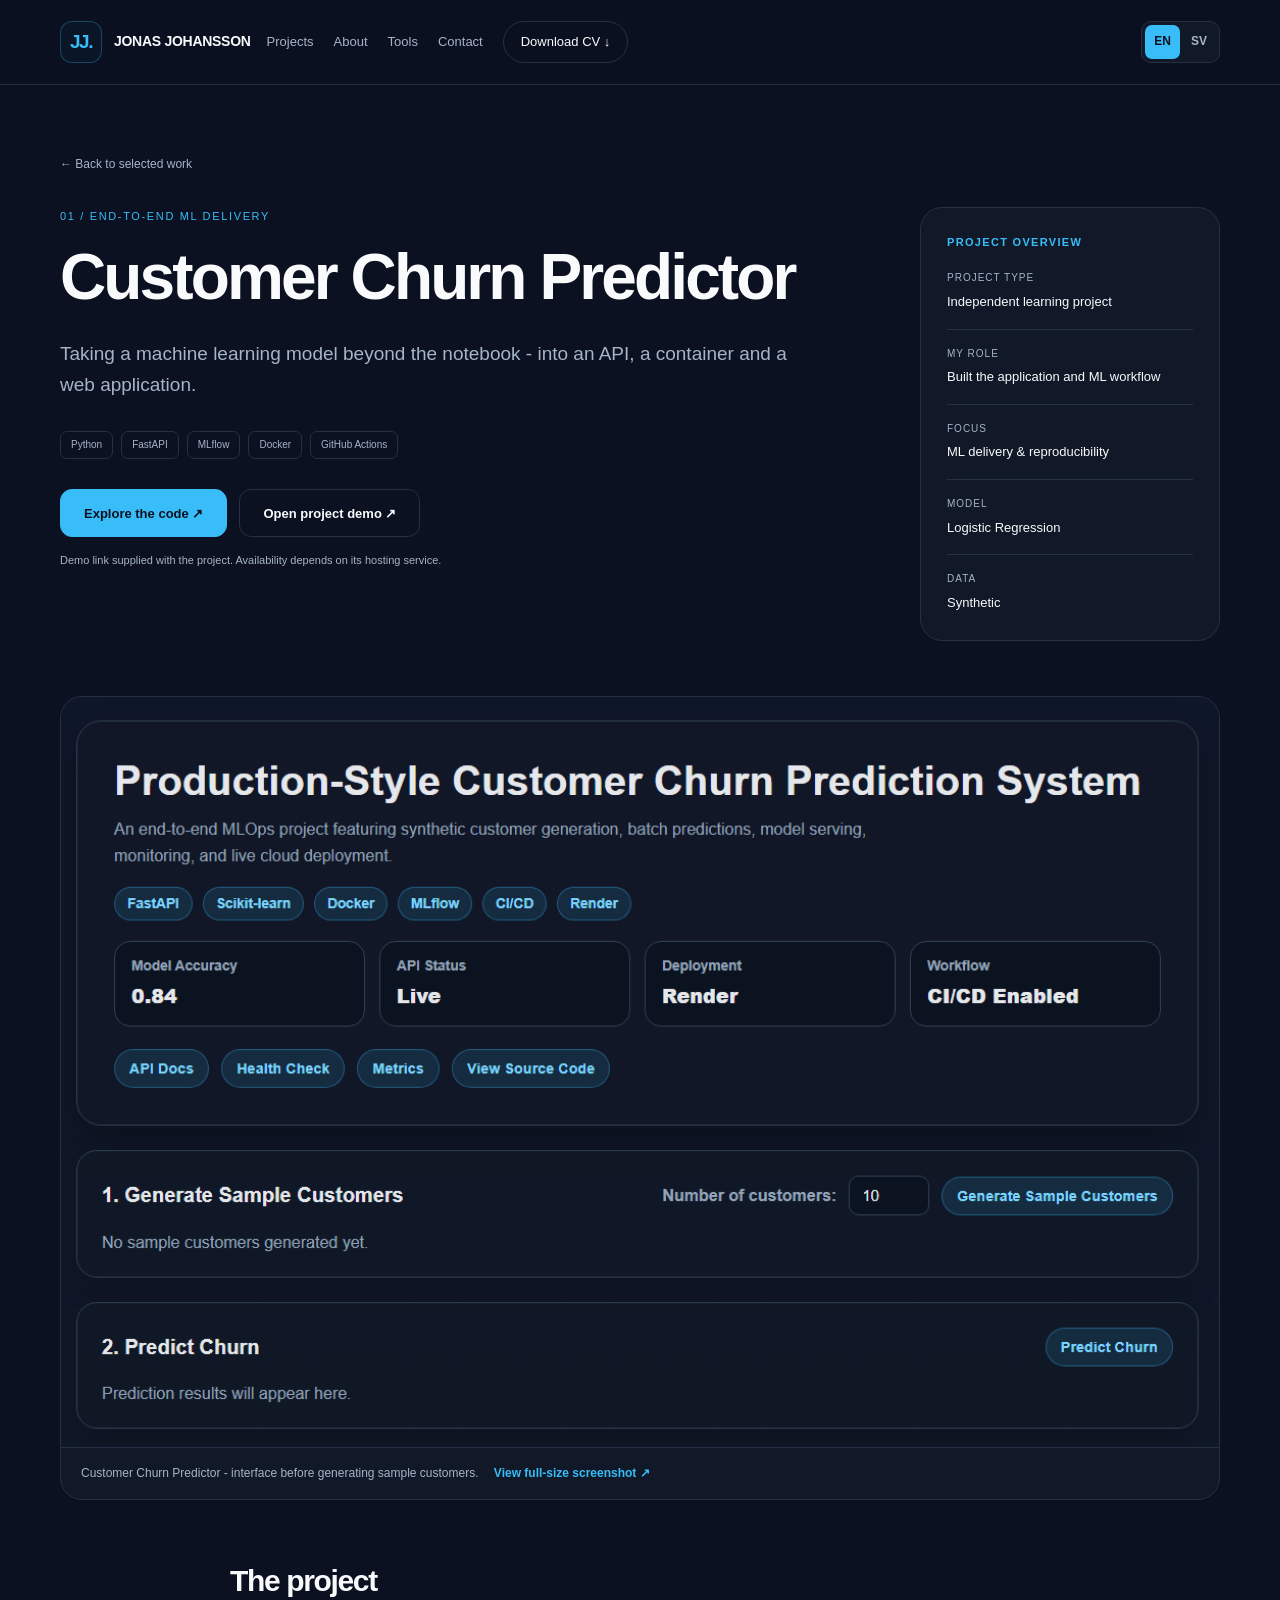
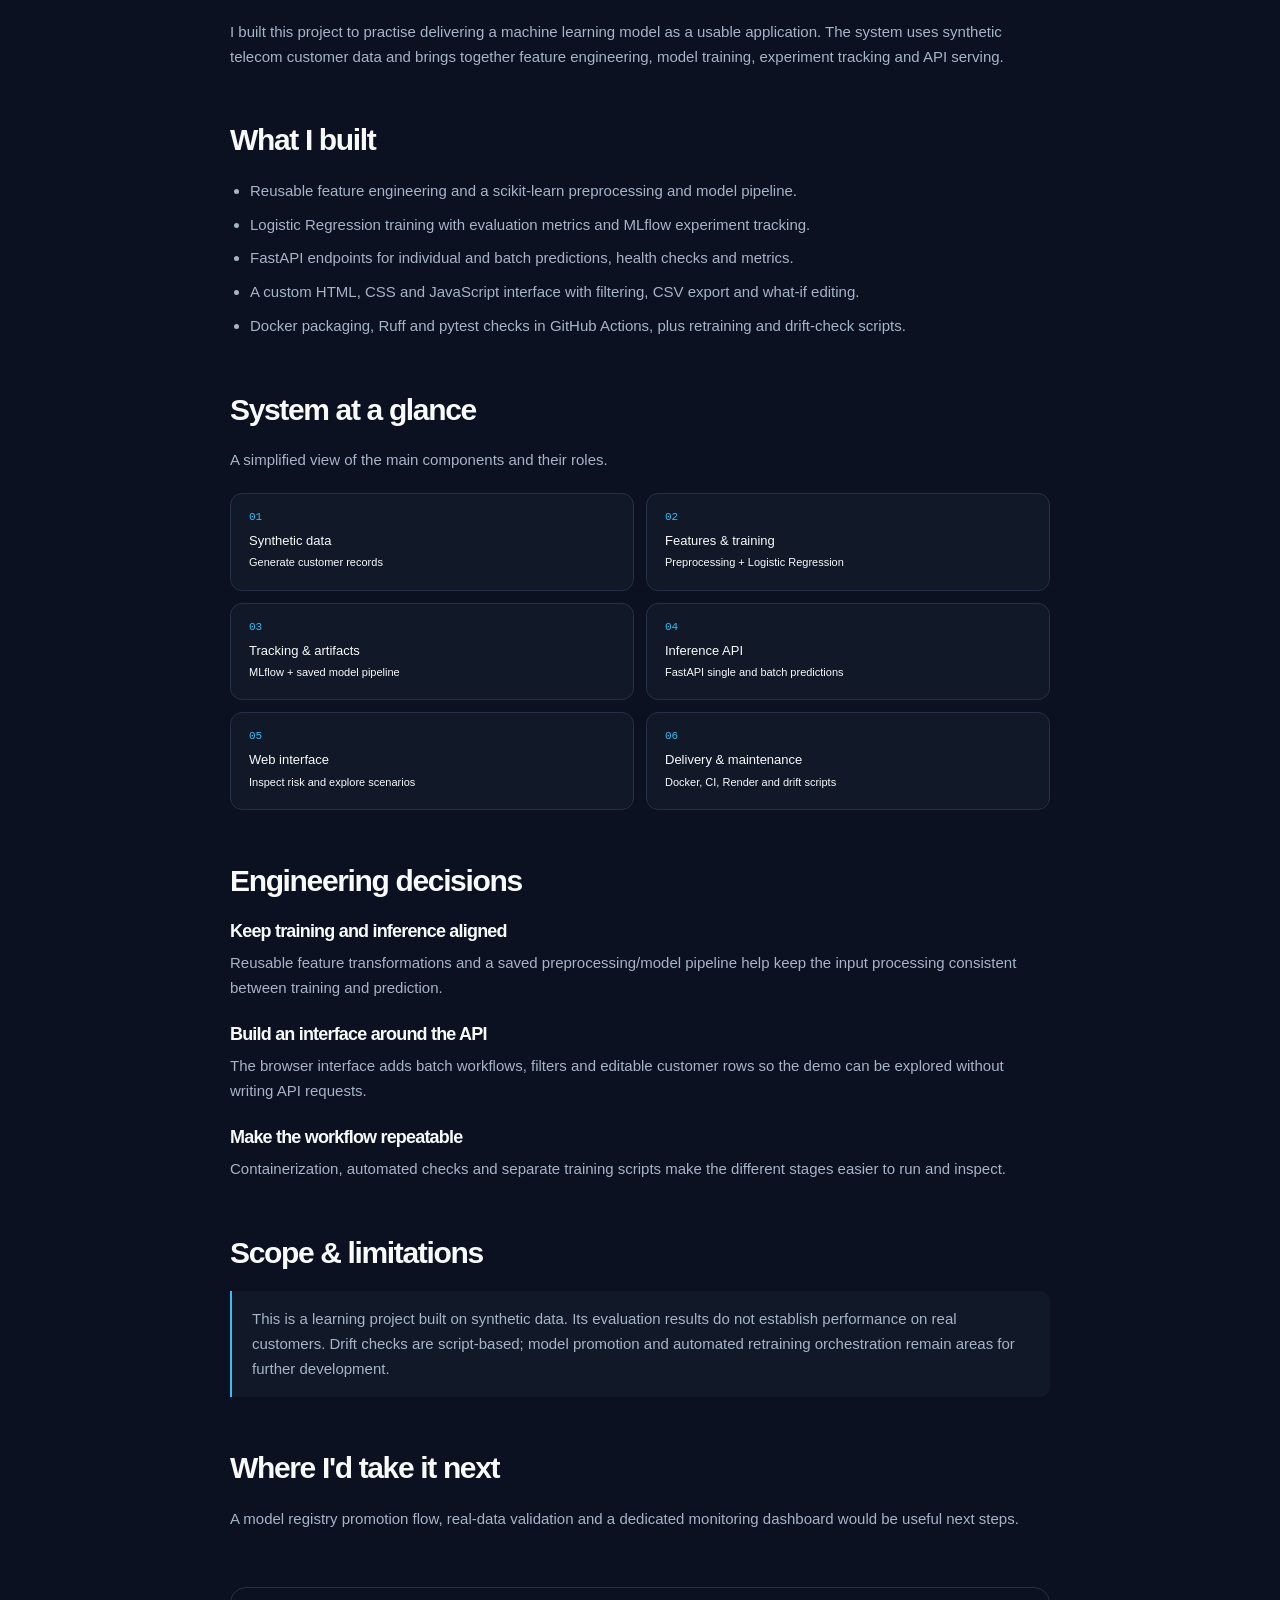
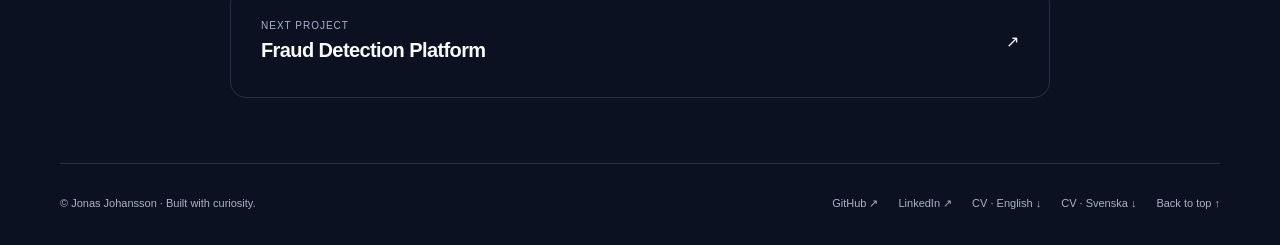
==== commit d4ec3fe9: "Update portfolio text" ====
--- a/projects/churn-predictor.html
+++ b/projects/churn-predictor.html
@@ -4,167 +4,202 @@
 <head>
     <meta charset="utf-8">
     <meta name="viewport" content="width=device-width, initial-scale=1">
-    <title>Customer Churn Predictor — Jonas Johansson</title>
+    <title>Customer Churn Predictor - Jonas Johansson</title>
     <meta name="description"
-        content="Taking a machine learning model beyond the notebook — into an API, a container and a web application.">
+        content="Taking a machine learning model beyond the notebook - into an API, a container and a web application."
+        data-i18n-attrs="{&quot;content&quot;:&quot;text_1e1ed7c0e12d&quot;}">
     <meta name="theme-color" content="#0b1120">
-    <meta property="og:title" content="Customer Churn Predictor — Jonas Johansson">
+    <meta property="og:title" content="Customer Churn Predictor - Jonas Johansson">
     <meta property="og:description"
-        content="Taking a machine learning model beyond the notebook — into an API, a container and a web application.">
+        content="Taking a machine learning model beyond the notebook - into an API, a container and a web application."
+        data-i18n-attrs="{&quot;content&quot;:&quot;text_1e1ed7c0e12d&quot;}">
     <meta property="og:type" content="website">
     <link rel="icon" href="../assets/images/favicon.svg" type="image/svg+xml">
     <link rel="stylesheet" href="../assets/css/styles.css">
     <script>document.documentElement.classList.add('js')</script>
-    <script src="../assets/js/i18n.js" defer></script>
-    <script src="../assets/js/main.js" defer></script>
+    <script src="../assets/js/i18n.js?v=20261002-2" defer></script>
+    <script src="../assets/js/main.js?v=20261002-2" defer></script>
 </head>
 
 <body>
-    <a class="skip-link" href="#main">Skip to content</a>
+    <a class="skip-link" href="#main" data-i18n-text="[&quot;text_0a4470d64e9d&quot;]">Skip to content</a>
     <header class="site-header">
-        <div class="container nav-wrap"><a class="brand" href="../index.html" aria-label="Jonas Johansson — home"><span
-                    class="monogram" aria-hidden="true">JJ.</span>JONAS JOHANSSON</a>
-            <div class="language-switch" role="group" aria-label="Language" hidden><button type="button"
+        <div class="container nav-wrap"><a class="brand" href="../index.html" aria-label="Jonas Johansson - home"
+                data-i18n-attrs="{&quot;aria-label&quot;:&quot;text_7cbac3f42b3f&quot;}"><span class="monogram"
+                    aria-hidden="true">JJ.</span>JONAS JOHANSSON</a>
+            <div class="language-switch" role="group" aria-label="Language" hidden
+                data-i18n-attrs="{&quot;aria-label&quot;:&quot;text_89b86ab0e66f&quot;}"><button type="button"
                     data-language="en" lang="en" aria-label="English" aria-pressed="true">EN</button><button
                     type="button" data-language="sv" lang="sv" aria-label="Svenska" aria-pressed="false">SV</button>
-            </div><button class="menu-toggle" type="button" aria-expanded="false"
-                aria-controls="navigation">Menu</button>
-            <nav class="nav-links" id="navigation" aria-label="Main navigation"><a
-                    href="../index.html#projects">Projects</a><a href="../index.html#about">About</a><a
-                    href="../index.html#tools">Tools</a><a href="../index.html#contact">Contact</a>
+            </div><button class="menu-toggle" type="button" aria-expanded="false" aria-controls="navigation"
+                data-i18n-text="[&quot;text_57f5f5efbc59&quot;]">Menu</button>
+            <nav class="nav-links" id="navigation" aria-label="Main navigation"
+                data-i18n-attrs="{&quot;aria-label&quot;:&quot;text_efd197f3fce4&quot;}"><a
+                    href="../index.html#projects" data-i18n-text="[&quot;text_53e890d5f0ff&quot;]">Projects</a><a
+                    href="../index.html#about" data-i18n-text="[&quot;text_6b21fb791ac0&quot;]">About</a><a
+                    href="../index.html#tools" data-i18n-text="[&quot;text_4fa8cc860c52&quot;]">Tools</a><a
+                    href="../index.html#contact" data-i18n-text="[&quot;text_b37456c4530b&quot;]">Contact</a>
                 <details class="cv-download">
-                    <summary class="nav-cv">Download CV ↓</summary>
-                    <div class="cv-options" aria-label="Choose CV language"><a
-                            href="../assets/documents/jonas-johansson-cv-en.pdf" hreflang="en" download>English CV</a><a
-                            href="../assets/documents/jonas-johansson-cv-sv.pdf" hreflang="sv" download>Swedish CV</a>
-                    </div>
+                    <summary class="nav-cv" data-i18n-text="[&quot;text_c4f64a635eb4&quot;]">Download CV ↓</summary>
+                    <div class="cv-options" aria-label="Choose CV language"
+                        data-i18n-attrs="{&quot;aria-label&quot;:&quot;text_6ecc9ee2afde&quot;}"><a
+                            href="../assets/documents/jonas-johansson-cv-en.pdf" hreflang="en" download
+                            data-i18n-text="[&quot;text_abb0298754c3&quot;]">English CV</a><a
+                            href="../assets/documents/jonas-johansson-cv-sv.pdf" hreflang="sv" download
+                            data-i18n-text="[&quot;text_e479f2c89d0c&quot;]">Swedish CV</a></div>
                 </details>
             </nav>
         </div>
     </header>
     <main id="main" class="container">
-        <header class="case-hero"><a class="back-link" href="../index.html#projects">← Back to selected work</a>
+        <header class="case-hero"><a class="back-link" href="../index.html#projects"
+                data-i18n-text="[&quot;text_3e73e0821906&quot;]">← Back to selected work</a>
             <div class="case-hero-grid">
-                <div class="case-hero-copy"><span class="section-kicker">01 / End-to-end ML delivery</span>
+                <div class="case-hero-copy"><span class="section-kicker"
+                        data-i18n-text="[&quot;text_d9b4db8405cd&quot;]">01 / End-to-end ML delivery</span>
                     <h1>Customer Churn Predictor</h1>
-                    <p class="case-lead">Taking a machine learning model beyond the notebook — into an API, a container
-                        and a web application.</p>
+                    <p class="case-lead" data-i18n-text="[&quot;text_1e1ed7c0e12d&quot;]">Taking a machine learning
+                        model beyond the notebook - into an API, a container and a web application.</p>
                     <div class="tags"><span class="tag">Python</span><span class="tag">FastAPI</span><span
                             class="tag">MLflow</span><span class="tag">Docker</span><span class="tag">GitHub
                             Actions</span></div>
                     <div class="actions"><a class="button button-primary"
-                            href="https://github.com/BigLurch/churn-predictor" target="_blank"
-                            rel="noopener noreferrer">Explore the code ↗</a><a class="button"
-                            href="https://churn-predictor-65f9.onrender.com" target="_blank"
-                            rel="noopener noreferrer">Open project demo ↗</a></div>
-                    <p style="font-size:11px;margin-top:14px">Demo link supplied with the project. Availability depends
-                        on its hosting service.</p>
+                            href="https://github.com/BigLurch/churn-predictor" target="_blank" rel="noopener noreferrer"
+                            data-i18n-text="[&quot;text_f884eb995001&quot;]">Explore the code ↗</a><a class="button"
+                            href="https://churn-predictor-65f9.onrender.com" target="_blank" rel="noopener noreferrer"
+                            data-i18n-text="[&quot;text_b7bacca5e5a5&quot;]">Open project demo ↗</a></div>
+                    <p style="font-size:11px;margin-top:14px" data-i18n-text="[&quot;text_882cc1d37183&quot;]">Demo link
+                        supplied with the project. Availability depends on its hosting service.</p>
                 </div>
-                <aside class="case-facts" aria-label="Project facts">
-                    <h2 class="case-facts-title">Project overview</h2>
+                <aside class="case-facts" aria-label="Project facts"
+                    data-i18n-attrs="{&quot;aria-label&quot;:&quot;text_344a1b5fb02b&quot;}">
+                    <h2 class="case-facts-title" data-i18n-text="[&quot;text_d4ae1b1a3cfb&quot;]">Project overview</h2>
                     <dl>
                         <div class="case-fact">
-                            <dt>Project type</dt>
-                            <dd>Independent learning project</dd>
-                        </div>
-                        <div class="case-fact">
-                            <dt>My role</dt>
-                            <dd>Built the application and ML workflow</dd>
-                        </div>
-                        <div class="case-fact">
-                            <dt>Focus</dt>
-                            <dd>ML delivery & reproducibility</dd>
-                        </div>
-                        <div class="case-fact">
-                            <dt>Model</dt>
-                            <dd>Logistic Regression</dd>
+                            <dt data-i18n-text="[&quot;text_fc532d8676fe&quot;]">Project type</dt>
+                            <dd data-i18n-text="[&quot;text_5c87c0e1809e&quot;]">Independent learning project</dd>
+                        </div>
+                        <div class="case-fact">
+                            <dt data-i18n-text="[&quot;text_85db4af95000&quot;]">My role</dt>
+                            <dd data-i18n-text="[&quot;text_2ce6e975461d&quot;]">Built the application and ML workflow
+                            </dd>
+                        </div>
+                        <div class="case-fact">
+                            <dt data-i18n-text="[&quot;text_fe7f55b8bf68&quot;]">Focus</dt>
+                            <dd data-i18n-text="[&quot;text_2cb014616954&quot;]">ML delivery & reproducibility</dd>
+                        </div>
+                        <div class="case-fact">
+                            <dt data-i18n-text="[&quot;text_68c2cc7f0cea&quot;]">Model</dt>
+                            <dd data-i18n-text="[&quot;text_32ac4db536ca&quot;]">Logistic Regression</dd>
                         </div>
                         <div class="case-fact">
                             <dt>Data</dt>
-                            <dd>Synthetic</dd>
+                            <dd data-i18n-text="[&quot;text_76ecec7ce1fc&quot;]">Synthetic</dd>
                         </div>
                     </dl>
                 </aside>
             </div>
         </header>
         <figure class="case-banner screenshot-detail"><a href="../assets/images/churn-demo.png" target="_blank"
-                rel="noopener noreferrer" aria-label="Open Churn Predictor screenshot in full size"><img
+                rel="noopener noreferrer" aria-label="Open Churn Predictor screenshot in full size"
+                data-i18n-attrs="{&quot;aria-label&quot;:&quot;text_99c0b98a5093&quot;}"><img
                     src="../assets/images/churn-demo.png"
                     alt="Customer Churn Predictor interface with sample customer generation and batch prediction controls."
-                    width="1164" height="781" loading="lazy" decoding="async"></a>
-            <figcaption>Customer Churn Predictor — interface before generating sample customers. <a class="text-link"
-                    href="../assets/images/churn-demo.png" target="_blank" rel="noopener noreferrer">View full-size
-                    screenshot ↗</a></figcaption>
+                    width="1164" height="781" loading="lazy" decoding="async"
+                    data-i18n-attrs="{&quot;alt&quot;:&quot;text_32954e093424&quot;}"></a>
+            <figcaption data-i18n-text="[&quot;text_e9db1f9658e6&quot;]">Customer Churn Predictor - interface before
+                generating sample customers. <a class="text-link" href="../assets/images/churn-demo.png" target="_blank"
+                    rel="noopener noreferrer" data-i18n-text="[&quot;text_884e78c82403&quot;]">View full-size screenshot
+                    ↗</a></figcaption>
         </figure>
         <div class="case-body">
             <div class="case-content">
                 <section>
-                    <h2>The project</h2>
-                    <p>I built this project to practise delivering a machine learning model as a usable application. The
-                        system uses synthetic telecom customer data and brings together feature engineering, model
-                        training, experiment tracking and API serving.</p>
-                </section>
-                <section>
-                    <h2>What I built</h2>
+                    <h2 data-i18n-text="[&quot;text_61759402cb7a&quot;]">The project</h2>
+                    <p data-i18n-text="[&quot;text_ea97cf9e4b18&quot;]">I built this project to practise delivering a
+                        machine learning model as a usable application. The system uses synthetic telecom customer data
+                        and brings together feature engineering, model training, experiment tracking and API serving.
+                    </p>
+                </section>
+                <section>
+                    <h2 data-i18n-text="[&quot;text_98191047c6a0&quot;]">What I built</h2>
                     <ul>
-                        <li>Reusable feature engineering and a scikit-learn preprocessing and model pipeline.</li>
-                        <li>Logistic Regression training with evaluation metrics and MLflow experiment tracking.</li>
-                        <li>FastAPI endpoints for individual and batch predictions, health checks and metrics.</li>
-                        <li>A custom HTML, CSS and JavaScript interface with filtering, CSV export and what-if editing.
+                        <li data-i18n-text="[&quot;text_de9550c086c3&quot;]">Reusable feature engineering and a
+                            scikit-learn preprocessing and model pipeline.</li>
+                        <li data-i18n-text="[&quot;text_046b9e87ba2e&quot;]">Logistic Regression training with
+                            evaluation metrics and MLflow experiment tracking.</li>
+                        <li data-i18n-text="[&quot;text_cec7a8975db6&quot;]">FastAPI endpoints for individual and batch
+                            predictions, health checks and metrics.</li>
+                        <li data-i18n-text="[&quot;text_fc991d08f32e&quot;]">A custom HTML, CSS and JavaScript interface
+                            with filtering, CSV export and what-if editing.</li>
+                        <li data-i18n-text="[&quot;text_0bd034e6a921&quot;]">Docker packaging, Ruff and pytest checks in
+                            GitHub Actions, plus retraining and drift-check scripts.</li>
+                    </ul>
+                </section>
+                <section>
+                    <h2 data-i18n-text="[&quot;text_3740ca2be5da&quot;]">System at a glance</h2>
+                    <p style="margin-bottom:20px" data-i18n-text="[&quot;text_4d681133fdeb&quot;]">A simplified view of
+                        the main components and their roles.</p>
+                    <ol class="architecture">
+                        <li><strong data-i18n-text="[&quot;text_183df31b2869&quot;]">Synthetic data</strong><span
+                                data-i18n-text="[&quot;text_814e681d9a1c&quot;]">Generate customer records</span></li>
+                        <li><strong data-i18n-text="[&quot;text_7b5bf2f5d792&quot;]">Features & training</strong><span
+                                data-i18n-text="[&quot;text_b27c615fdb47&quot;]">Preprocessing + Logistic
+                                Regression</span></li>
+                        <li><strong data-i18n-text="[&quot;text_a6f21853ba16&quot;]">Tracking & artifacts</strong><span
+                                data-i18n-text="[&quot;text_58ce51a0c043&quot;]">MLflow + saved model pipeline</span>
                         </li>
-                        <li>Docker packaging, Ruff and pytest checks in GitHub Actions, plus retraining and drift-check
-                            scripts.</li>
-                    </ul>
-                </section>
-                <section>
-                    <h2>System at a glance</h2>
-                    <p style="margin-bottom:20px">A simplified view of the main components and their roles.</p>
-                    <ol class="architecture">
-                        <li><strong>Synthetic data</strong><span>Generate customer records</span></li>
-                        <li><strong>Features & training</strong><span>Preprocessing + Logistic Regression</span></li>
-                        <li><strong>Tracking & artifacts</strong><span>MLflow + saved model pipeline</span></li>
-                        <li><strong>Inference API</strong><span>FastAPI single and batch predictions</span></li>
-                        <li><strong>Web interface</strong><span>Inspect risk and explore scenarios</span></li>
-                        <li><strong>Delivery & maintenance</strong><span>Docker, CI, Render and drift scripts</span>
-                        </li>
+                        <li><strong data-i18n-text="[&quot;text_3db09d71a82f&quot;]">Inference API</strong><span
+                                data-i18n-text="[&quot;text_151365d2f841&quot;]">FastAPI single and batch
+                                predictions</span></li>
+                        <li><strong data-i18n-text="[&quot;text_8d132cce82db&quot;]">Web interface</strong><span
+                                data-i18n-text="[&quot;text_f26902aebda5&quot;]">Inspect risk and explore
+                                scenarios</span></li>
+                        <li><strong data-i18n-text="[&quot;text_37fb1b62e79a&quot;]">Delivery &
+                                maintenance</strong><span data-i18n-text="[&quot;text_1c32d2aaf70c&quot;]">Docker, CI,
+                                Render and drift scripts</span></li>
                     </ol>
                 </section>
                 <section>
-                    <h2>Engineering decisions</h2>
-                    <h3>Keep training and inference aligned</h3>
-                    <p>Reusable feature transformations and a saved preprocessing/model pipeline help keep the input
-                        processing consistent between training and prediction.</p>
-                    <h3>Build an interface around the API</h3>
-                    <p>The browser interface adds batch workflows, filters and editable customer rows so the demo can be
-                        explored without writing API requests.</p>
-                    <h3>Make the workflow repeatable</h3>
-                    <p>Containerization, automated checks and separate training scripts make the different stages easier
-                        to run and inspect.</p>
-                </section>
-                <section>
-                    <h2>Scope & limitations</h2>
-                    <p class="notice">This is a learning project built on synthetic data. Its evaluation results do not
-                        establish performance on real customers. Drift checks are script-based; model promotion and
-                        automated retraining orchestration remain areas for further development.</p>
-                </section>
-                <section>
-                    <h2>Where I'd take it next</h2>
-                    <p>A model registry promotion flow, real-data validation and a dedicated monitoring dashboard would
-                        be useful next steps.</p>
+                    <h2 data-i18n-text="[&quot;text_fd02d7fcdc14&quot;]">Engineering decisions</h2>
+                    <h3 data-i18n-text="[&quot;text_4cf761ecd3f7&quot;]">Keep training and inference aligned</h3>
+                    <p data-i18n-text="[&quot;text_e9be650cf024&quot;]">Reusable feature transformations and a saved
+                        preprocessing/model pipeline help keep the input processing consistent between training and
+                        prediction.</p>
+                    <h3 data-i18n-text="[&quot;text_3c0235a859f0&quot;]">Build an interface around the API</h3>
+                    <p data-i18n-text="[&quot;text_400bb38c85cb&quot;]">The browser interface adds batch workflows,
+                        filters and editable customer rows so the demo can be explored without writing API requests.</p>
+                    <h3 data-i18n-text="[&quot;text_c49927734508&quot;]">Make the workflow repeatable</h3>
+                    <p data-i18n-text="[&quot;text_89593a30ad82&quot;]">Containerization, automated checks and separate
+                        training scripts make the different stages easier to run and inspect.</p>
+                </section>
+                <section>
+                    <h2 data-i18n-text="[&quot;text_57116b20765f&quot;]">Scope & limitations</h2>
+                    <p class="notice" data-i18n-text="[&quot;text_80f627de589b&quot;]">This is a learning project built
+                        on synthetic data. Its evaluation results do not establish performance on real customers. Drift
+                        checks are script-based; model promotion and automated retraining orchestration remain areas for
+                        further development.</p>
+                </section>
+                <section>
+                    <h2 data-i18n-text="[&quot;text_a775f8b5d9ca&quot;]">Where I'd take it next</h2>
+                    <p data-i18n-text="[&quot;text_e861fbc0980a&quot;]">A model registry promotion flow, real-data
+                        validation and a dedicated monitoring dashboard would be useful next steps.</p>
                 </section><a class="next-project" href="fraud-detection.html">
-                    <div><small>Next project</small><strong>Fraud Detection Platform</strong></div><span
-                        aria-hidden="true">↗</span>
+                    <div><small data-i18n-text="[&quot;text_508fadca1ce1&quot;]">Next project</small><strong>Fraud
+                            Detection Platform</strong></div><span aria-hidden="true">↗</span>
                 </a>
             </div>
         </div>
     </main>
-    <footer class="container footer-wrap"><span>© Jonas Johansson · Built with curiosity.</span>
+    <footer class="container footer-wrap"><span data-i18n-text="[&quot;text_ea0684b8c5bb&quot;]">© Jonas Johansson ·
+            Built with curiosity.</span>
         <div class="footer-links"><a href="https://github.com/BigLurch" target="_blank" rel="noopener noreferrer">GitHub
                 ↗</a><a href="https://www.linkedin.com/in/jonas-johansson-1516921b8/" target="_blank"
                 rel="noopener noreferrer">LinkedIn ↗</a><a href="../assets/documents/jonas-johansson-cv-en.pdf"
-                lang="en" hreflang="en" download>CV · English ↓</a><a
-                href="../assets/documents/jonas-johansson-cv-sv.pdf" lang="sv" hreflang="sv" download>CV · Svenska
-                ↓</a><a href="#main">Back to top ↑</a></div>
+                hreflang="en" download data-i18n-text="[&quot;text_c8a7e6c62be7&quot;]">CV · English ↓</a><a
+                href="../assets/documents/jonas-johansson-cv-sv.pdf" hreflang="sv" download
+                data-i18n-text="[&quot;text_241caaa08b98&quot;]">CV · Svenska ↓</a><a href="#main"
+                data-i18n-text="[&quot;text_73b4aa6f7d16&quot;]">Back to top ↑</a></div>
     </footer>
 </body>
 
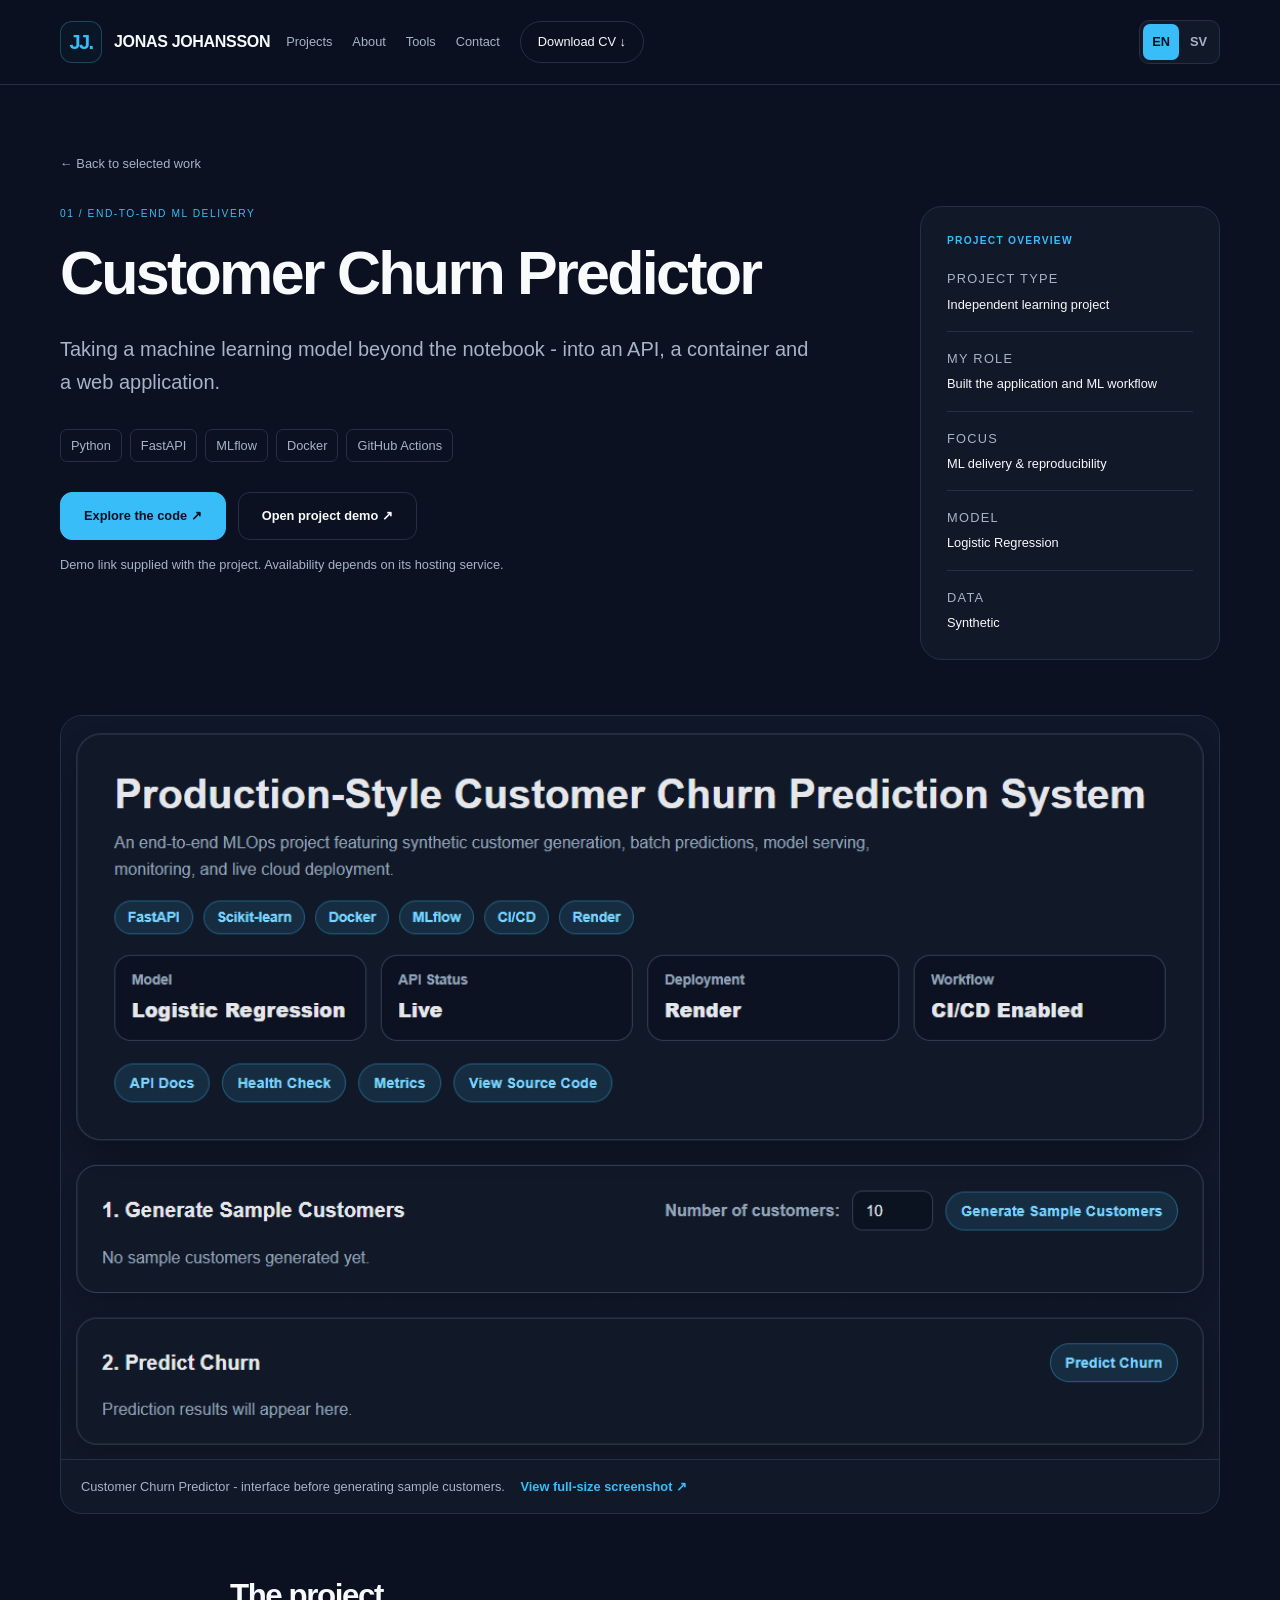
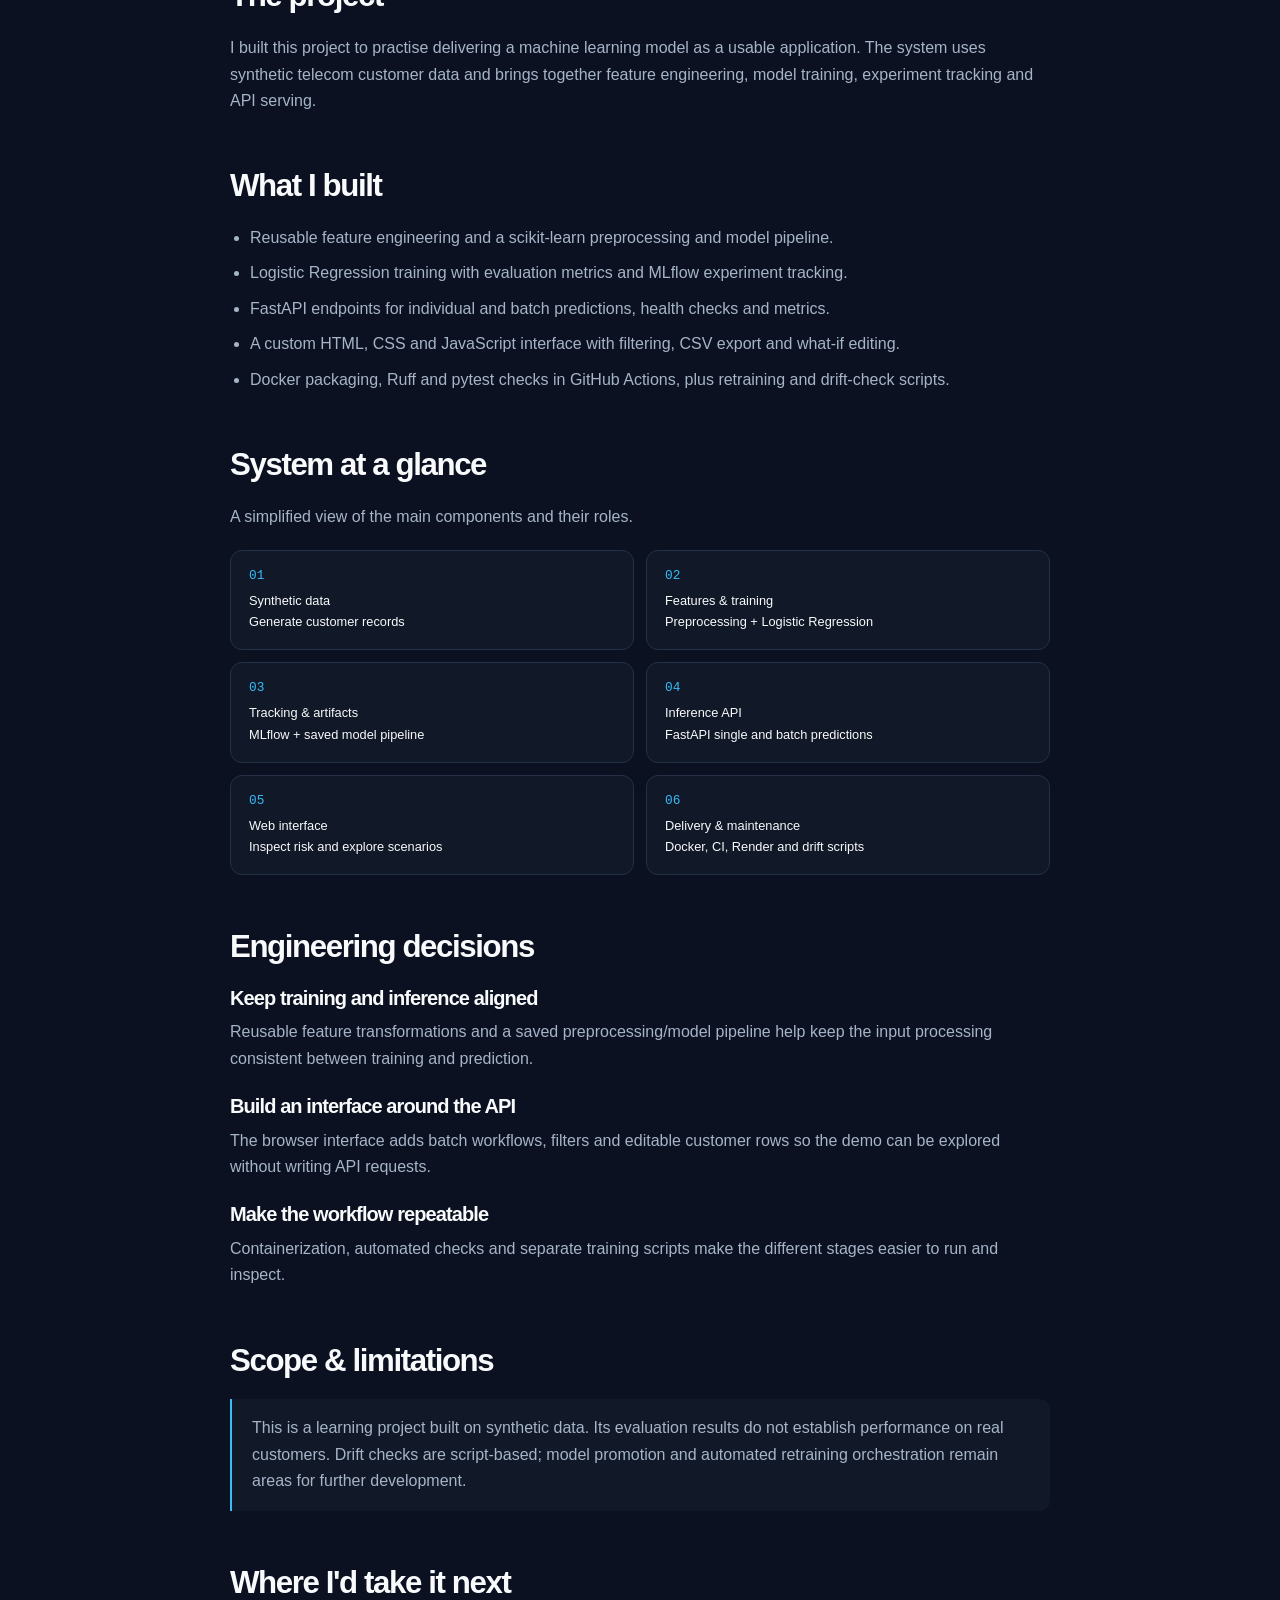
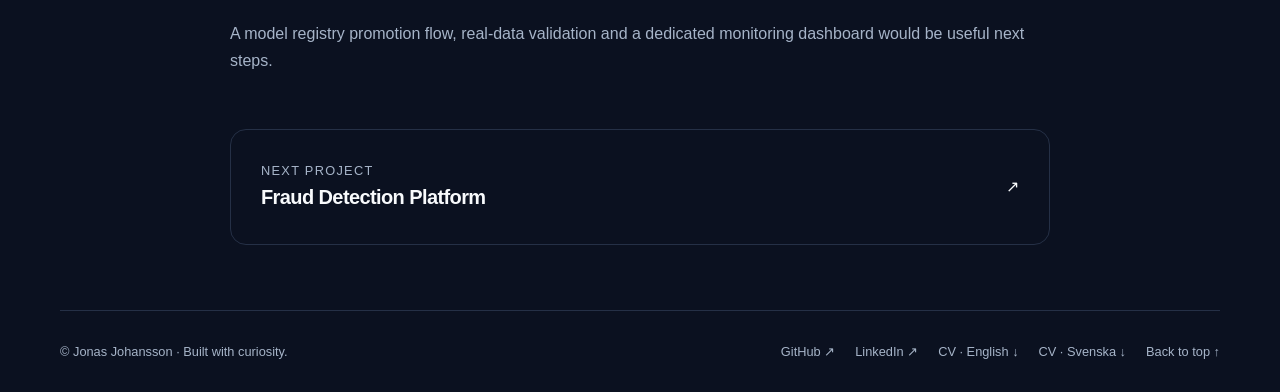
==== commit bc99c2ea: "updated font-size and strukture of the site color strucure" ====
--- a/projects/churn-predictor.html
+++ b/projects/churn-predictor.html
@@ -68,7 +68,7 @@
                             data-i18n-text="[&quot;text_f884eb995001&quot;]">Explore the code ↗</a><a class="button"
                             href="https://churn-predictor-65f9.onrender.com" target="_blank" rel="noopener noreferrer"
                             data-i18n-text="[&quot;text_b7bacca5e5a5&quot;]">Open project demo ↗</a></div>
-                    <p style="font-size:11px;margin-top:14px" data-i18n-text="[&quot;text_882cc1d37183&quot;]">Demo link
+                    <p class="case-demo-note" data-i18n-text="[&quot;text_882cc1d37183&quot;]">Demo link
                         supplied with the project. Availability depends on its hosting service.</p>
                 </div>
                 <aside class="case-facts" aria-label="Project facts"
@@ -138,7 +138,7 @@
                 </section>
                 <section>
                     <h2 data-i18n-text="[&quot;text_3740ca2be5da&quot;]">System at a glance</h2>
-                    <p style="margin-bottom:20px" data-i18n-text="[&quot;text_4d681133fdeb&quot;]">A simplified view of
+                    <p class="case-architecture-intro" data-i18n-text="[&quot;text_4d681133fdeb&quot;]">A simplified view of
                         the main components and their roles.</p>
                     <ol class="architecture">
                         <li><strong data-i18n-text="[&quot;text_183df31b2869&quot;]">Synthetic data</strong><span
--- a/assets/css/styles.css
+++ b/assets/css/styles.css
@@ -1,5 +1,18 @@
 /* Navy + Cyan. Shared tokens for every page. */
 :root {
+    /* Typography - Major Third (1.250), with 1rem = 16px */
+    --text-2xs: 0.64rem; /* 10.24px - decorative meta labels */
+    --text-xs: 0.8rem;
+    --text-base: 1rem;
+    --text-lg: 1.25rem;
+    --text-xl: 1.5625rem;
+    --text-2xl: 1.953125rem;
+    --text-3xl: 2.44140625rem;
+    --text-4xl: 3.0517578125rem;
+    --text-5xl: 3.814697265625rem;
+    --text-6xl: 4.76837158203125rem;
+    --text-7xl: 5.9604644775390625rem;
+
     color-scheme: dark;
     --background: #0b1120;
     --surface: #111827;
@@ -29,7 +42,7 @@
     background: var(--background);
     color: var(--text);
     font-family: Inter, 'Segoe UI', Arial, sans-serif;
-    font-size: 16px;
+    font-size: var(--text-base);
     line-height: 1.65
 }
 
@@ -82,16 +95,16 @@
 }
 
 h1 {
-    font-size: clamp(3rem, 5.8vw, 5.4rem);
+    font-size: clamp(var(--text-4xl), 5.8vw, var(--text-6xl));
     font-weight: 750
 }
 
 h2 {
-    font-size: clamp(2rem, 4.3vw, 3.7rem)
+    font-size: clamp(var(--text-2xl), 4.3vw, var(--text-4xl))
 }
 
 h3 {
-    font-size: 1.65rem
+    font-size: var(--text-xl)
 }
 
 p {
@@ -139,13 +152,13 @@
     display: flex;
     align-items: center;
     gap: 12px;
-    font-size: 14px;
+    font-size: var(--text-base);
     font-weight: 700;
     letter-spacing: -.02em
 }
 
 .monogram {
-    font-size: 19px;
+    font-size: var(--text-lg);
     letter-spacing: -.08em;
     color: var(--accent);
     border: 1px solid #38bdf84d;
@@ -161,7 +174,7 @@
     display: flex;
     align-items: center;
     gap: 30px;
-    font-size: 13px;
+    font-size: var(--text-xs);
     color: var(--muted)
 }
 
@@ -212,7 +225,7 @@
     align-items: center;
     gap: 10px;
     color: var(--accent);
-    font-size: 11px;
+    font-size: var(--text-2xs);
     font-weight: 700;
     letter-spacing: .16em;
     text-transform: uppercase;
@@ -233,7 +246,7 @@
 }
 
 .hero-intro {
-    font-size: 17px;
+    font-size: var(--text-base);
     max-width: 490px;
     margin-top: 28px
 }
@@ -258,7 +271,7 @@
     min-height: 48px;
     padding: 12px 23px;
     border-radius: 12px;
-    font-size: 13px;
+    font-size: var(--text-xs);
     font-weight: 700;
     border: 1px solid var(--border);
     transition: background .2s, transform .2s
@@ -283,7 +296,7 @@
     display: flex;
     gap: 22px;
     margin-top: 32px;
-    font-size: 12px;
+    font-size: var(--text-xs);
     color: var(--muted)
 }
 
@@ -330,7 +343,7 @@
 }
 
 .portrait-fallback strong {
-    font-size: 92px;
+    font-size: var(--text-7xl);
     font-weight: 700;
     letter-spacing: -.08em;
     line-height: 1.1;
@@ -341,7 +354,7 @@
 .portrait-fallback small {
     display: block;
     color: var(--muted);
-    font-size: 10px;
+    font-size: var(--text-xs);
     letter-spacing: .2em;
     text-transform: uppercase
 }
@@ -367,14 +380,14 @@
     background: #111827f0;
     padding: 15px 21px;
     box-shadow: 0 15px 45px #0003;
-    font-size: 11px;
+    font-size: var(--text-xs);
     color: var(--muted)
 }
 
 .float-label strong {
     display: block;
     color: var(--text);
-    font-size: 14px;
+    font-size: var(--text-base);
     font-weight: 600
 }
 
@@ -404,14 +417,14 @@
 
 .hero-meta small {
     color: var(--muted);
-    font-size: 10px;
+    font-size: var(--text-xs);
     letter-spacing: .12em;
     text-transform: uppercase;
     display: block
 }
 
 .hero-meta strong {
-    font-size: 14px;
+    font-size: var(--text-base);
     font-weight: 500
 }
 
@@ -433,11 +446,11 @@
 
 .section-heading p {
     max-width: 310px;
-    font-size: 14px
+    font-size: var(--text-base)
 }
 
 .section-kicker {
-    font-size: 11px;
+    font-size: var(--text-2xs);
     color: var(--accent);
     text-transform: uppercase;
     letter-spacing: .15em;
@@ -483,7 +496,7 @@
 }
 
 .preview-fallback small {
-    font-size: 10px;
+    font-size: var(--text-xs);
     letter-spacing: .14em;
     text-transform: uppercase;
     color: var(--muted)
@@ -492,7 +505,7 @@
 .preview-fallback strong {
     display: block;
     color: var(--accent);
-    font-size: 22px;
+    font-size: var(--text-lg);
     font-weight: 500;
     margin: 10px 0 18px;
     letter-spacing: -.03em
@@ -516,7 +529,7 @@
 .image-note {
     display: block;
     margin-top: 16px;
-    font-size: 10px;
+    font-size: var(--text-xs);
     color: var(--muted)
 }
 
@@ -529,7 +542,7 @@
     align-items: center;
     justify-content: space-between;
     color: var(--muted);
-    font-size: 10px;
+    font-size: var(--text-2xs);
     letter-spacing: .1em;
     text-transform: uppercase;
     margin-bottom: 17px
@@ -540,11 +553,11 @@
 }
 
 .project-info h3 {
-    font-size: 25px
+    font-size: var(--text-xl)
 }
 
 .project-info p {
-    font-size: 14px;
+    font-size: var(--text-base);
     margin: 16px 0 20px
 }
 
@@ -555,7 +568,7 @@
 }
 
 .tag {
-    font-size: 10px;
+    font-size: var(--text-xs);
     padding: 5px 10px;
     border: 1px solid var(--border);
     border-radius: 7px;
@@ -569,7 +582,7 @@
     border-top: 1px solid var(--border);
     margin-top: 24px;
     padding-top: 20px;
-    font-size: 12px
+    font-size: var(--text-xs)
 }
 
 .text-link {
@@ -590,17 +603,17 @@
 }
 
 .experiment h3 {
-    font-size: 20px;
+    font-size: var(--text-lg);
     margin-bottom: 9px
 }
 
 .experiment p {
-    font-size: 13px;
+    font-size: var(--text-xs);
     max-width: 600px
 }
 
 .wip {
-    font-size: 10px;
+    font-size: var(--text-xs);
     letter-spacing: .12em;
     color: var(--amber);
     white-space: nowrap
@@ -631,7 +644,7 @@
 }
 
 .about-image .portrait-fallback strong {
-    font-size: 110px
+    font-size: var(--text-7xl)
 }
 
 .about-copy h2 {
@@ -643,7 +656,7 @@
 }
 
 .about-copy p {
-    font-size: 15px
+    font-size: var(--text-base)
 }
 
 .timeline {
@@ -674,12 +687,12 @@
 
 .timeline-item small {
     color: var(--muted);
-    font-size: 11px
+    font-size: var(--text-xs)
 }
 
 .timeline-item strong {
     display: block;
-    font-size: 14px;
+    font-size: var(--text-base);
     font-weight: 500
 }
 
@@ -697,19 +710,19 @@
 }
 
 .tool-index {
-    font-size: 11px;
+    font-size: var(--text-xs);
     color: var(--accent);
     font-family: monospace
 }
 
 .tool-group h3 {
-    font-size: 16px;
+    font-size: var(--text-base);
     letter-spacing: -.02em;
     margin: 18px 0
 }
 
 .tool-group p {
-    font-size: 13px;
+    font-size: var(--text-xs);
     line-height: 2
 }
 
@@ -733,12 +746,12 @@
 }
 
 .contact-panel p {
-    font-size: 14px;
+    font-size: var(--text-base);
     margin-bottom: 20px
 }
 
 .email-link {
-    font-size: 12px;
+    font-size: var(--text-xs);
     color: var(--muted);
     display: inline-block;
     margin-top: 18px;
@@ -752,7 +765,7 @@
     justify-content: space-between;
     gap: 20px;
     color: var(--muted);
-    font-size: 11px
+    font-size: var(--text-xs)
 }
 
 .footer-links {
@@ -763,7 +776,7 @@
 .back-link {
     display: inline-block;
     color: var(--muted);
-    font-size: 12px;
+    font-size: var(--text-xs);
     margin-bottom: 32px
 }
 
@@ -777,7 +790,7 @@
 
 .case-lead {
     max-width: 760px;
-    font-size: 19px;
+    font-size: var(--text-lg);
     margin-top: 26px
 }
 
@@ -803,7 +816,7 @@
 }
 
 .case-aside {
-    font-size: 12px
+    font-size: var(--text-xs)
 }
 
 .case-aside dl {
@@ -813,7 +826,7 @@
 .case-aside dt {
     color: var(--muted);
     margin-top: 25px;
-    font-size: 10px;
+    font-size: var(--text-xs);
     text-transform: uppercase;
     letter-spacing: .12em
 }
@@ -832,12 +845,12 @@
 }
 
 .case-content h2 {
-    font-size: 30px;
+    font-size: var(--text-2xl);
     margin-bottom: 22px
 }
 
 .case-content h3 {
-    font-size: 18px;
+    font-size: var(--text-lg);
     margin: 24px 0 10px
 }
 
@@ -847,7 +860,7 @@
 
 .case-content p,
 .case-content li {
-    font-size: 15px
+    font-size: var(--text-base)
 }
 
 .case-content ul {
@@ -875,14 +888,14 @@
     border: 1px solid var(--border);
     border-radius: 12px;
     background: var(--surface);
-    font-size: 13px;
+    font-size: var(--text-xs);
     position: relative
 }
 
 .architecture li:before {
     content: counter(step, decimal-leading-zero);
     color: var(--accent);
-    font: 11px monospace;
+    font: var(--text-xs) monospace;
     display: block;
     margin-bottom: 7px
 }
@@ -894,7 +907,7 @@
 }
 
 .architecture span {
-    font-size: 11px
+    font-size: var(--text-xs)
 }
 
 .notice {
@@ -917,18 +930,18 @@
 .next-project small {
     display: block;
     color: var(--muted);
-    font-size: 10px;
+    font-size: var(--text-xs);
     text-transform: uppercase;
     letter-spacing: .1em
 }
 
 .next-project strong {
-    font-size: 20px;
+    font-size: var(--text-lg);
     letter-spacing: -.03em
 }
 
 .noscript-note {
-    font-size: 12px;
+    font-size: var(--text-xs);
     color: var(--muted);
     padding: 12px;
     text-align: center
@@ -983,7 +996,7 @@
     }
 
     .brand {
-        font-size: 12px
+        font-size: var(--text-xs)
     }
 
     .js .menu-toggle {
@@ -1019,11 +1032,11 @@
 
     .hero h1 {
         max-width: 550px;
-        font-size: clamp(45px, 9vw, 65px)
+        font-size: clamp(var(--text-3xl), 9vw, var(--text-5xl))
     }
 
     .hero-intro {
-        font-size: 15px
+        font-size: var(--text-base)
     }
 
     .hero-art {
@@ -1058,7 +1071,7 @@
     }
 
     .hero-meta strong {
-        font-size: 12px;
+        font-size: var(--text-xs);
         text-align: right
     }
 
@@ -1117,11 +1130,11 @@
     }
 
     .case-hero h1 {
-        font-size: 42px
+        font-size: var(--text-3xl)
     }
 
     .case-lead {
-        font-size: 16px
+        font-size: var(--text-base)
     }
 
     .case-banner {
@@ -1146,7 +1159,7 @@
     }
 
     .case-content h2 {
-        font-size: 27px
+        font-size: var(--text-xl)
     }
 
     .case-content section {
@@ -1154,7 +1167,7 @@
     }
 
     .next-project strong {
-        font-size: 17px
+        font-size: var(--text-base)
     }
 }
 
@@ -1172,11 +1185,11 @@
     }
 
     .float-label strong {
-        font-size: 12px
+        font-size: var(--text-xs)
     }
 
     .portrait-fallback strong {
-        font-size: 78px
+        font-size: var(--text-6xl)
     }
 
     .project-info {
@@ -1192,7 +1205,7 @@
     }
 
     .preview-fallback strong {
-        font-size: 19px
+        font-size: var(--text-lg)
     }
 }
 
@@ -1224,7 +1237,7 @@
 }
 
 .case-hero-copy h1 {
-    font-size: clamp(2.625rem, 5vw, 4.5rem)
+    font-size: clamp(var(--text-3xl), 5vw, var(--text-5xl))
 }
 
 .case-facts {
@@ -1235,7 +1248,7 @@
 }
 
 .case-facts-title {
-    font-size: 11px !important;
+    font-size: var(--text-2xs) !important;
     line-height: 1.5;
     letter-spacing: .12em;
     text-transform: uppercase;
@@ -1255,14 +1268,14 @@
 
 .case-fact dt {
     color: var(--muted);
-    font-size: 10px;
+    font-size: var(--text-xs);
     letter-spacing: .1em;
     text-transform: uppercase
 }
 
 .case-fact dd {
     margin: 5px 0 0;
-    font-size: 13px;
+    font-size: var(--text-xs);
     line-height: 1.6;
     color: var(--text)
 }
@@ -1318,7 +1331,7 @@
     position: absolute;
     right: 12px;
     bottom: 10px;
-    font-size: 10px;
+    font-size: var(--text-xs);
     background: #0b1120ed;
     border: 1px solid var(--border);
     color: var(--text);
@@ -1351,7 +1364,7 @@
 .screenshot-detail figcaption {
     padding: 16px 20px;
     color: var(--muted);
-    font-size: 12px;
+    font-size: var(--text-xs);
     border-top: 1px solid var(--border)
 }
 
@@ -1388,12 +1401,12 @@
 }
 
 .toolkit {
-    --tk-bg: #0b1120;
-    --tk-surface: #111827;
-    --tk-text: #f8fafc;
-    --tk-muted: #a6b4c8;
-    --tk-cyan: #38bdf8;
-    --tk-border: #253046;
+    --tk-bg: var(--background);
+    --tk-surface: var(--surface);
+    --tk-text: var(--text);
+    --tk-muted: var(--muted);
+    --tk-cyan: var(--accent);
+    --tk-border: var(--border);
     background: var(--tk-bg);
     color: var(--tk-text);
     padding-block: 100px
@@ -1402,14 +1415,14 @@
 .toolkit .kicker {
     display: block;
     color: var(--tk-cyan);
-    font-size: 11px;
+    font-size: var(--text-2xs);
     letter-spacing: .16em;
     text-transform: uppercase;
     margin-bottom: 14px
 }
 
 .toolkit h2 {
-    font-size: 32px;
+    font-size: var(--text-2xl);
     line-height: 1.12;
     font-weight: 650;
     letter-spacing: -.04em;
@@ -1419,7 +1432,7 @@
 
 .toolkit .subtitle {
     color: var(--tk-muted);
-    font-size: 14px;
+    font-size: var(--text-base);
     line-height: 1.6;
     margin: 0 0 32px
 }
@@ -1480,13 +1493,13 @@
     border-radius: 8px;
     background: var(--tk-bg);
     color: var(--tk-cyan);
-    font-size: 11px;
+    font-size: var(--text-xs);
     font-family: monospace;
     margin-bottom: 20px
 }
 
 .toolkit .stage-title {
-    font-size: 15px;
+    font-size: var(--text-base);
     line-height: 1.35;
     letter-spacing: -.025em;
     font-weight: 600;
@@ -1496,7 +1509,7 @@
 
 .toolkit .stage-description {
     color: var(--tk-muted);
-    font-size: 12px;
+    font-size: var(--text-xs);
     line-height: 1.6;
     min-height: 58px;
     margin-bottom: 18px
@@ -1513,7 +1526,7 @@
     display: flex;
     gap: 8px;
     align-items: center;
-    font-size: 11px;
+    font-size: var(--text-xs);
     line-height: 1.4;
     color: var(--tk-text);
     min-width: 0
@@ -1562,14 +1575,14 @@
 
 .toolkit .detail-label {
     display: block;
-    font-size: 11px;
+    font-size: var(--text-xs);
     color: var(--tk-cyan);
     margin-bottom: 4px
 }
 
 .toolkit .detail-text {
     display: block;
-    font-size: 12px;
+    font-size: var(--text-xs);
     line-height: 1.6;
     color: var(--tk-muted)
 }
@@ -1585,7 +1598,7 @@
 }
 
 .toolkit .studies-label {
-    font-size: 11px;
+    font-size: var(--text-xs);
     color: var(--tk-muted);
     line-height: 1.5;
     flex: 1 1 170px
@@ -1598,7 +1611,7 @@
 }
 
 .toolkit .studies .tool {
-    font-size: 11px
+    font-size: var(--text-xs)
 }
 
 @media(max-width:620px) {
@@ -1656,7 +1669,7 @@
     }
 
     .toolkit h2 {
-        font-size: 29px
+        font-size: var(--text-2xl)
     }
 }
 
@@ -1667,7 +1680,7 @@
 }
 
 .toolkit h2 {
-    font-size: clamp(2rem, 4.3vw, 3.7rem)
+    font-size: clamp(var(--text-2xl), 4.3vw, var(--text-4xl))
 }
 
 .toolkit .stage {
@@ -1679,17 +1692,17 @@
 }
 
 .toolkit .stage-title {
-    font-size: 18px;
+    font-size: var(--text-lg);
     min-height: 49px
 }
 
 .toolkit .stage-description {
-    font-size: 14px;
+    font-size: var(--text-base);
     min-height: 68px
 }
 
 .toolkit .tool {
-    font-size: 13px
+    font-size: var(--text-xs)
 }
 
 .toolkit .tool-icon {
@@ -1704,13 +1717,13 @@
 }
 
 .toolkit .detail-text {
-    font-size: 14px
+    font-size: var(--text-base)
 }
 
 .toolkit .detail-label,
 .toolkit .studies-label,
 .toolkit .studies .tool {
-    font-size: 12px
+    font-size: var(--text-xs)
 }
 
 @media(max-width:900px) {
@@ -1775,7 +1788,7 @@
 }
 
 .project-scroll-hint {
-    font-size: 12px;
+    font-size: var(--text-xs);
     color: var(--muted)
 }
 
@@ -1868,7 +1881,7 @@
 }
 
 .project-team-note {
-    font-size: 11px;
+    font-size: var(--text-xs);
     color: var(--muted)
 }
 
@@ -1884,13 +1897,13 @@
 }
 
 .plant-preview-content>.section-kicker {
-    font-size: 10px;
+    font-size: var(--text-2xs);
     margin-bottom: 12px
 }
 
 .plant-preview-content>strong {
     display: block;
-    font-size: 23px;
+    font-size: var(--text-xl);
     line-height: 1.15;
     letter-spacing: -.03em;
     margin-bottom: 20px;
@@ -1901,7 +1914,7 @@
     display: grid;
     gap: 6px;
     justify-items: center;
-    font-size: 12px;
+    font-size: var(--text-xs);
     color: var(--muted)
 }
 
@@ -1943,12 +1956,12 @@
     }
 
     .plant-preview-content>strong {
-        font-size: 21px;
+        font-size: var(--text-lg);
         margin-bottom: 12px
     }
 
     .plant-flow {
-        font-size: 11px;
+        font-size: var(--text-xs);
         gap: 4px
     }
 
@@ -1973,13 +1986,128 @@
     }
 }
 
-/* Active workbench project, separate from the four finished project cards. */
-.career-workbench {
-    align-items: start
+/* Current certification focus uses the same card design tokens and typography
+   as Selected Work. Section-specific placement is kept intentional. */
+.certification-card {
+    display: block;
+    width: 100%;
+    margin-top: 26px;
+    padding: 29px;
+    background: var(--surface);
+    border: 1px solid var(--border);
+    border-radius: var(--radius);
+    color: var(--text);
+}
+
+.certification-header {
+    display: flex;
+    align-items: center;
+    justify-content: space-between;
+    gap: 16px;
+    margin-bottom: 17px;
+}
+
+.certification-header .section-kicker {
+    margin: 0;
+    font-size: var(--text-2xs);
+    font-weight: 600;
+    letter-spacing: .1em;
+    color: var(--accent);
+}
+
+.certification-icon {
+    flex-shrink: 0;
+    color: var(--accent);
+}
+
+.certification-card h3 {
+    margin: 0;
+    font-size: var(--text-xl);
+    font-weight: 700;
+    line-height: 1.2;
+    color: var(--text);
+}
+
+.certification-description {
+    margin: 16px 0 20px;
+    font-size: var(--text-base);
+    line-height: 1.65;
+    color: var(--muted);
+}
+
+.certification-tags {
+    display: flex;
+    flex-wrap: wrap;
+    gap: 8px;
+}
+
+/* Match the existing .tag style on the project cards. */
+.certification-tags .tag {
+    font-size: var(--text-xs);
+    padding: 5px 10px;
+    color: var(--muted);
+    border: 1px solid var(--border);
+    border-radius: 7px;
+}
+
+.certification-footer {
+    display: flex;
+    align-items: center;
+    justify-content: space-between;
+    flex-wrap: wrap;
+    gap: 12px 20px;
+    margin-top: 24px;
+    padding-top: 20px;
+    border-top: 1px solid var(--border);
+}
+
+.certification-status {
+    display: flex;
+    align-items: center;
+    gap: 10px;
+    font-size: var(--text-xs);
+    font-weight: 600;
+    color: var(--muted);
+}
+
+.certification-status svg {
+    flex-shrink: 0;
+    color: var(--accent);
+}
+
+.certification-target {
+    font-size: var(--text-xs);
+    color: var(--accent);
+}
+
+/* Reused on the churn and fraud case-study pages instead of inline styles. */
+.case-demo-note {
+    font-size: var(--text-xs);
+    margin-top: 14px;
+}
+
+.case-architecture-intro {
+    margin-bottom: 20px;
+}
+
+@media (max-width: 760px) {
+    .certification-card {
+        padding: 24px;
+    }
+}
+
+@media (max-width: 420px) {
+    .certification-card {
+        padding: 24px;
+    }
+
+    .certification-card h3 {
+        font-size: var(--text-lg);
+    }
 }
 
 .career-workbench .section-kicker {
-    font-size: 10px;
+    font-size: var(--text-xs);
     margin-bottom: 10px
 }
 
@@ -1999,7 +2127,7 @@
 }
 
 .workbench-details summary {
-    font-size: 12px;
+    font-size: var(--text-xs);
     color: var(--accent);
     cursor: pointer
 }
@@ -2007,7 +2135,7 @@
 .workbench-details ul {
     padding-left: 20px;
     color: var(--muted);
-    font-size: 13px;
+    font-size: var(--text-xs);
     margin: 14px 0
 }
 
@@ -2016,7 +2144,7 @@
 }
 
 .workbench-details>p {
-    font-size: 12px
+    font-size: var(--text-xs)
 }
 
 /* Shared English/Swedish controls and separate CV downloads. */
@@ -2041,7 +2169,7 @@
     background: transparent;
     color: var(--muted);
     padding: 7px 9px;
-    font-size: 12px;
+    font-size: var(--text-xs);
     font-weight: 700;
     cursor: pointer;
     min-height: 34px
@@ -2119,13 +2247,13 @@
 
 @media(max-width:950px) and (min-width:761px) {
     .brand {
-        font-size: 12px;
+        font-size: var(--text-xs);
         gap: 8px
     }
 
     .nav-links {
         gap: 12px;
-        font-size: 12px
+        font-size: var(--text-xs)
     }
 
     .nav-cv {
@@ -2159,14 +2287,14 @@
 
 @media(max-width:420px) {
     .brand {
-        font-size: 11px;
+        font-size: var(--text-xs);
         gap: 7px
     }
 
     .monogram {
         width: 32px;
         height: 32px;
-        font-size: 16px
+        font-size: var(--text-base)
     }
 
     .language-switch button {
@@ -2192,13 +2320,13 @@
 
 .case-deployment strong {
     display: block;
-    font-size: 12px;
+    font-size: var(--text-xs);
     color: var(--accent);
     margin-bottom: 5px
 }
 
 .case-deployment p {
-    font-size: 12px;
+    font-size: var(--text-xs);
     line-height: 1.6;
     max-width: 65ch
 }
@@ -2246,19 +2374,19 @@
 .gallery-card figcaption strong {
     display: block;
     color: var(--text);
-    font-size: 13px;
+    font-size: var(--text-xs);
     font-weight: 600;
     margin-bottom: 9px
 }
 
 .case-content .gallery-card figcaption p {
-    font-size: 12px;
+    font-size: var(--text-xs);
     line-height: 1.65;
     margin: 0 0 12px
 }
 
 .gallery-card .text-link {
-    font-size: 12px
+    font-size: var(--text-xs)
 }
 
 .gallery-card:hover {
@@ -2285,12 +2413,12 @@
 .cloud-services strong {
     display: block;
     color: var(--accent);
-    font-size: 14px;
+    font-size: var(--text-base);
     margin-bottom: 5px
 }
 
 .cloud-services span {
-    font-size: 12px;
+    font-size: var(--text-xs);
     color: var(--muted)
 }
 
